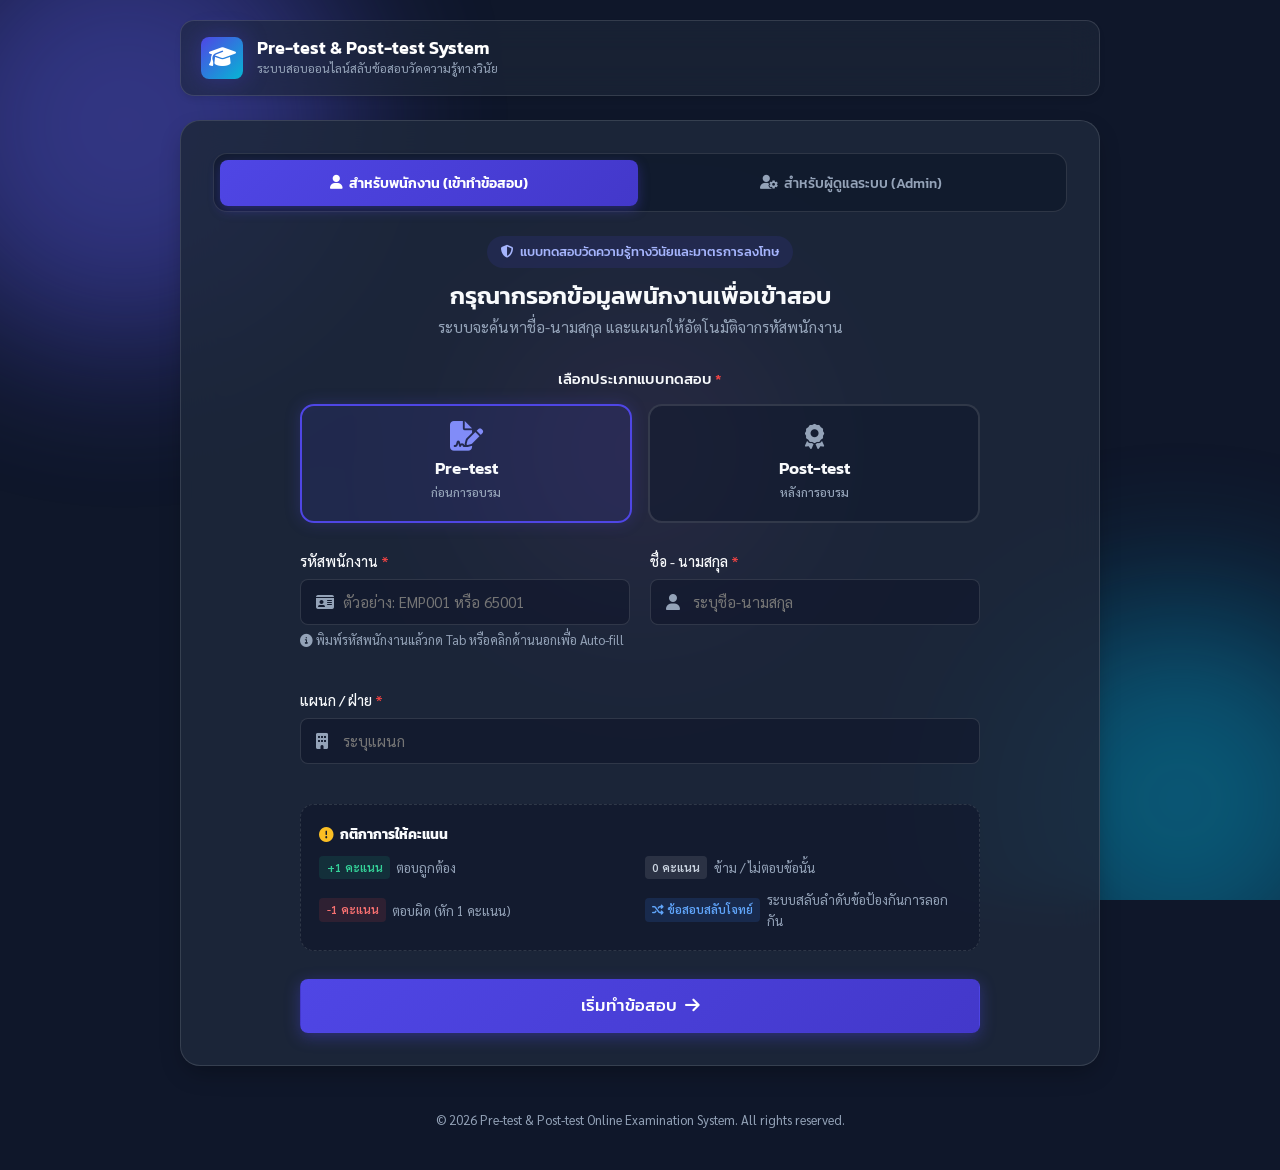
==== index.html @ 850f5865 "Update index.html" ====
<!DOCTYPE html>
<html lang="th">
<head>
  <meta charset="UTF-8">
  <meta name="viewport" content="width=device-width, initial-scale=1.0">
  <title>ระบบข้อสอบ Pre-test & Post-test - วินัยและการลงโทษ</title>
  <!-- Google Fonts -->
  <link rel="preconnect" href="https://fonts.googleapis.com">
  <link rel="preconnect" href="https://fonts.gstatic.com" crossorigin>
  <link href="https://fonts.googleapis.com/css2?family=Kanit:wght@300;400;500;600;700&family=Sarabun:wght@300;400;500;600;700&display=swap" rel="stylesheet">
  <!-- FontAwesome Icons -->
  <link rel="stylesheet" href="https://cdnjs.cloudflare.com/ajax/libs/font-awesome/6.4.0/css/all.min.css">
  <!-- CSS Styles with Cache Buster -->
  <link rel="stylesheet" href="./style.css?v=1.2">
</head>
<body>
  <div class="background-decor">
    <div class="blob blob-1"></div>
    <div class="blob blob-2"></div>
    <div class="blob blob-3"></div>
  </div>

  <div class="app-container">
    <!-- Navbar -->
    <header class="navbar">
      <div class="brand">
        <div class="brand-icon">
          <i class="fa-solid fa-graduation-cap"></i>
        </div>
        <div class="brand-text">
          <h1>Pre-test & Post-test System</h1>
          <p>ระบบสอบออนไลน์สลับข้อสอบวัดความรู้ทางวินัย</p>
        </div>
      </div>
      <div class="header-actions">
        <!-- 📌 ปุ่มตั้งค่า Google Sheet จะถูกซ่อนไว้เป็นพิเศษ และแสดงเฉพาะในหน้าผู้ดูแลระบบ (Admin) เท่านั้น -->
        <button id="btn-config-gs" class="btn btn-outline btn-sm hidden" title="ตั้งค่าการเชื่อมต่อ Google Sheets">
          <i class="fa-solid fa-link"></i> <span id="gs-status-label">Google Sheet Sync</span>
        </button>
      </div>
    </header>

    <!-- Main Content Views -->
    <main class="main-content">
      
      <!-- SCREEN 1: LOGIN MODE SELECTOR (EMPLOYEE vs ADMIN) -->
      <section id="screen-login" class="screen-card">
        
        <!-- Tabs Selector -->
        <div class="mode-switch-tabs">
          <button id="tab-employee-mode" class="mode-tab active">
            <i class="fa-solid fa-user"></i> สำหรับพนักงาน (เข้าทำข้อสอบ)
          </button>
          <button id="tab-admin-mode" class="mode-tab">
            <i class="fa-solid fa-user-gear"></i> สำหรับผู้ดูแลระบบ (Admin)
          </button>
        </div>

        <!-- EMPLOYEE LOGIN FORM -->
        <div id="view-employee-login">
          <div class="card-header text-center">
            <div class="badge-pill bg-primary-soft text-primary">
              <i class="fa-solid fa-shield-halved"></i> แบบทดสอบวัดความรู้ทางวินัยและมาตรการลงโทษ
            </div>
            <h2>กรุณากรอกข้อมูลพนักงานเพื่อเข้าสอบ</h2>
            <p class="subtitle">ระบบจะค้นหาชื่อ-นามสกุล และแผนกให้อัตโนมัติจากรหัสพนักงาน</p>
          </div>

          <form id="form-login" class="login-form">
            <!-- Choice Test Type -->
            <div class="form-group text-center">
              <label class="form-label-bold">เลือกประเภทแบบทดสอบ <span class="required">*</span></label>
              <div class="test-type-selector">
                <label class="radio-card active" id="type-pre-label">
                  <input type="radio" name="testType" value="Pre-test" id="radio-pre-test" checked>
                  <div class="radio-content">
                    <i class="fa-solid fa-file-signature"></i>
                    <span class="radio-title">Pre-test</span>
                    <span class="radio-desc">ก่อนการอบรม</span>
                    <span id="badge-pre-done" class="badge-pill bg-success hidden" style="margin-top:0.4rem; font-size:0.75rem;"><i class="fa-solid fa-check"></i> ทำแล้ว</span>
                  </div>
                </label>
                <label class="radio-card" id="type-post-label">
                  <input type="radio" name="testType" value="Post-test" id="radio-post-test">
                  <div class="radio-content">
                    <i class="fa-solid fa-award"></i>
                    <span class="radio-title">Post-test</span>
                    <span class="radio-desc">หลังการอบรม</span>
                    <span id="badge-post-done" class="badge-pill bg-success hidden" style="margin-top:0.4rem; font-size:0.75rem;"><i class="fa-solid fa-check"></i> ทำแล้ว</span>
                  </div>
                </label>
              </div>
              <small id="pretest-completed-notice" class="help-text text-warning hidden" style="margin-top:0.75rem; font-size:0.85rem;">
                <i class="fa-solid fa-circle-check text-success"></i> คุณได้ทำ Pre-test เรียบร้อยแล้ว ระบบสลับมาที่ <strong>Post-test</strong> ให้โดยอัตโนมัติ
              </small>
            </div>

            <div class="form-grid">
              <!-- Employee ID -->
              <div class="form-group">
                <label for="input-emp-id">รหัสพนักงาน <span class="required">*</span></label>
                <div class="input-with-icon">
                  <i class="fa-solid fa-id-card input-icon"></i>
                  <input type="text" id="input-emp-id" placeholder="ตัวอย่าง: EMP001 หรือ 65001" required autocomplete="off">
                  <span id="lookup-spinner" class="spinner hidden"><i class="fa-solid fa-spinner fa-spin"></i></span>
                </div>
                <small class="help-text"><i class="fa-solid fa-circle-info"></i> พิมพ์รหัสพนักงานแล้วกด Tab หรือคลิกด้านนอกเพื่อ Auto-fill</small>
              </div>

              <!-- Full Name (Autofilled) -->
              <div class="form-group">
                <label for="input-fullname">ชื่อ - นามสกุล <span class="required">*</span></label>
                <div class="input-with-icon">
                  <i class="fa-solid fa-user input-icon"></i>
                  <input type="text" id="input-fullname" placeholder="ระบุชื่อ-นามสกุล" required>
                </div>
                <span id="autofill-badge-name" class="autofill-tag hidden"><i class="fa-solid fa-circle-check"></i> Auto-filled</span>
              </div>

              <!-- Department (Autofilled) -->
              <div class="form-group form-full-width">
                <label for="input-department">แผนก / ฝ่าย <span class="required">*</span></label>
                <div class="input-with-icon">
                  <i class="fa-solid fa-building input-icon"></i>
                  <input type="text" id="input-department" placeholder="ระบุแผนก" required>
                </div>
                <span id="autofill-badge-dept" class="autofill-tag hidden"><i class="fa-solid fa-circle-check"></i> Auto-filled</span>
              </div>
            </div>

            <!-- Rules Summary Banner -->
            <div class="rules-card">
              <h4><i class="fa-solid fa-circle-exclamation text-warning"></i> กติกาการให้คะแนน</h4>
              <ul class="rules-list">
                <li><span class="badge-rule bg-success">+1 คะแนน</span> ตอบถูกต้อง</li>
                <li><span class="badge-rule bg-neutral">0 คะแนน</span> ข้าม / ไม่ตอบข้อนั้น</li>
                <li><span class="badge-rule bg-danger">-1 คะแนน</span> ตอบผิด (หัก 1 คะแนน)</li>
                <li><span class="badge-rule bg-info"><i class="fa-solid fa-shuffle"></i> ข้อสอบสลับโจทย์</span> ระบบสลับลำดับข้อป้องกันการลอกกัน</li>
              </ul>
            </div>

            <button type="submit" class="btn btn-primary btn-block btn-lg" id="btn-start-exam">
              <span>เริ่มทำข้อสอบ</span> <i class="fa-solid fa-arrow-right"></i>
            </button>
          </form>
        </div>

        <!-- ADMIN LOGIN FORM -->
        <div id="view-admin-login" class="hidden">
          <div class="card-header text-center">
            <div class="badge-pill bg-primary-soft text-primary">
              <i class="fa-solid fa-lock"></i> ระบบผู้ดูแลระบบ (Admin Portal)
            </div>
            <h2>เข้าสู่ระบบเพื่อดูผลการสอบและจัดการข้อสอบ</h2>
            <p class="subtitle">กรุณากรอกรหัสผ่านผู้ดูแลระบบเพื่อเข้าสู่ระบบ</p>
          </div>

          <form id="form-admin-login" class="login-form">
            <div class="form-group">
              <label for="input-admin-pass">รหัสผ่านแอดมิน (Admin Password) <span class="required">*</span></label>
              <div class="input-with-icon">
                <i class="fa-solid fa-key input-icon"></i>
                <input type="password" id="input-admin-pass" placeholder="กรอกรหัสผ่านแอดมิน" required>
              </div>
            </div>

            <button type="submit" class="btn btn-primary btn-block btn-lg">
              <i class="fa-solid fa-right-to-bracket"></i> เข้าสู่หน้า Admin Dashboard
            </button>
          </form>
        </div>

      </section>

      <!-- SCREEN 2: EXAM QUIZ INTERFACE -->
      <section id="screen-quiz" class="screen-card hidden">
        <!-- Exam Info Header -->
        <div class="quiz-header-bar">
          <div class="user-meta-chip">
            <i class="fa-solid fa-user-circle"></i>
            <div class="user-meta-info">
              <strong id="quiz-user-name">นาย สมชาย ใจดี</strong>
              <span id="quiz-user-dept">ฝ่ายทรัพยากรมนุษย์ | <span id="quiz-test-type-badge" class="badge-pill bg-primary-soft">Pre-test</span></span>
            </div>
          </div>

          <div class="quiz-progress-wrapper">
            <div class="quiz-progress-text">
              <span>ความคืบหน้า</span>
              <strong id="quiz-progress-num">1 / 20</strong>
            </div>
            <div class="progress-bar-bg">
              <div id="quiz-progress-fill" class="progress-bar-fill" style="width: 5%;"></div>
            </div>
          </div>
        </div>

        <!-- Question Navigation Matrix Toggle -->
        <div class="matrix-toggle-bar">
          <span>ข้อสอบทั้งหมด 20 ข้อ (สลับโจทย์)</span>
          <button id="btn-toggle-matrix" class="btn btn-sm btn-ghost">
            <i class="fa-solid fa-table-cells"></i> แผงเลือกข้อ <i class="fa-solid fa-chevron-down"></i>
          </button>
        </div>

        <!-- Matrix Sheet Dropdown -->
        <div id="question-matrix-panel" class="question-matrix-panel hidden">
          <div class="matrix-grid" id="matrix-buttons-container">
            <!-- Dynamic 1..20 buttons -->
          </div>
        </div>

        <!-- Single Question Container Card -->
        <div class="question-card">
          <div class="question-header">
            <span class="question-number-tag" id="q-number-label">ข้อที่ 1</span>
            <span class="status-answered-tag" id="q-status-tag"><i class="fa-regular fa-circle"></i> ยังไม่ได้ตอบ</span>
          </div>

          <h3 class="question-title" id="q-text-body">
            1. หลักขอบเขตทางวินัย คือ หลักอาณาเขต หลักวันและเวลาทำงาน หลักความจำเป็น
          </h3>

          <!-- Options Container -->
          <div class="options-container" id="q-options-container">
            <!-- True / False options generated dynamically -->
          </div>

          <!-- Unselect Choice Option -->
          <div class="clear-answer-wrapper">
            <button type="button" id="btn-clear-answer" class="btn-clear-choice hidden">
              <i class="fa-solid fa-rotate-left"></i> ยกเลิกคำตอบในข้อนี้ (ไม่ตอบ = 0 คะแนน)
            </button>
          </div>
        </div>

        <!-- Exam Controls Footer -->
        <div class="quiz-footer-controls">
          <button id="btn-prev-q" class="btn btn-outline">
            <i class="fa-solid fa-chevron-left"></i> ข้อก่อนหน้า
          </button>

          <span class="question-summary-badge" id="answered-count-badge">
            ตอบแล้ว 0/20 ข้อ
          </span>

          <button id="btn-next-q" class="btn btn-primary">
            ข้อถัดไป <i class="fa-solid fa-chevron-right"></i>
          </button>

          <button id="btn-submit-exam" class="btn btn-success hidden">
            <i class="fa-solid fa-paper-plane"></i> ส่งข้อสอบ
          </button>
        </div>
      </section>

      <!-- SCREEN 3: RESULT SCORE & DETAILED REVIEW -->
      <section id="screen-result" class="screen-card hidden">
        <div class="result-hero text-center">
          <div id="result-status-icon" class="result-badge-icon pass">
            <i class="fa-solid fa-circle-check"></i>
          </div>
          
          <h2 id="result-title">ผลการสอบ: ผ่านเกณฑ์ (PASS)</h2>
          <p id="result-subtitle">คุณทำคะแนนได้ตามเกณฑ์ประเมินที่กำหนดไว้</p>

          <!-- Big Score Board -->
          <div class="score-card-hero">
            <div class="score-main-number">
              <span id="res-score-value">18</span>
              <span class="score-max">/ 20</span>
            </div>
            <div class="score-percentage-pill" id="res-score-percent">90.0%</div>
          </div>

          <!-- Google Sheet Sync Status Indicator -->
          <div class="sync-status-bar" id="sync-status-box">
            <i class="fa-solid fa-sync fa-spin" id="sync-icon"></i>
            <span id="sync-status-text">กำลังส่งผลสอบไปยัง Google Sheet...</span>
          </div>

          <!-- Metrics Stat Grid -->
          <div class="stats-grid">
            <div class="stat-box success">
              <div class="stat-icon"><i class="fa-solid fa-check"></i></div>
              <div class="stat-info">
                <strong id="stat-correct-count">13 ข้อ</strong>
                <span id="stat-correct-sub">ตอบถูก (+13)</span>
              </div>
            </div>
            <div class="stat-box danger">
              <div class="stat-icon"><i class="fa-solid fa-xmark"></i></div>
              <div class="stat-info">
                <strong id="stat-wrong-count">7 ข้อ</strong>
                <span id="stat-wrong-sub">ตอบผิด (-7)</span>
              </div>
            </div>
            <div class="stat-box neutral">
              <div class="stat-icon"><i class="fa-solid fa-minus"></i></div>
              <div class="stat-info">
                <strong id="stat-unanswered-count">0 ข้อ</strong>
                <span id="stat-unanswered-sub">ไม่ได้ตอบ (0)</span>
              </div>
            </div>
          </div>
        </div>

        <!-- Action Bar -->
        <div class="result-actions">
          <button id="btn-restart-exam" class="btn btn-primary btn-lg">
            <i class="fa-solid fa-rotate"></i> ทำข้อสอบอีกครั้ง / กลับหน้าหลัก
          </button>
          <button id="btn-toggle-review" class="btn btn-outline btn-lg">
            <i class="fa-solid fa-list-check"></i> ดูเฉลยและคำอธิบายอย่างละเอียด
          </button>
        </div>

        <!-- Review Section (Expandable) -->
        <div id="review-section" class="review-section hidden">
          <h3 class="review-title"><i class="fa-solid fa-square-poll-vertical"></i> สรุปผลการตอบและเฉลยรายข้อ</h3>
          <div id="review-cards-list" class="review-cards-list">
            <!-- Generated dynamically -->
          </div>
        </div>
      </section>

      <!-- SCREEN 4: ADMIN DASHBOARD (REAL-TIME RESULTS & METRICS) -->
      <section id="screen-admin" class="screen-card hidden">
        <div class="admin-dashboard-header">
          <h2><i class="fa-solid fa-chart-line text-primary"></i> รายงานผลการสอบผู้เข้าสอบ (Admin Dashboard)</h2>
          <div class="header-actions">
            <button id="btn-admin-open-editor" class="btn btn-outline btn-sm">
              <i class="fa-solid fa-pen-to-square"></i> แก้ไขคำถาม & เฉลย
            </button>
            <button id="btn-admin-logout" class="btn btn-danger-soft btn-sm">
              <i class="fa-solid fa-right-from-bracket"></i> ออกจากระบบ
            </button>
          </div>
        </div>

        <!-- Overview Metrics Grid -->
        <div class="admin-metrics-grid">
          <div class="metric-card total">
            <div class="metric-icon"><i class="fa-solid fa-users"></i></div>
            <div class="metric-content">
              <strong id="adm-total-takers">0 คน</strong>
              <span>ผู้เข้าสอบทั้งหมด</span>
            </div>
          </div>

          <div class="metric-card pass">
            <div class="metric-icon"><i class="fa-solid fa-circle-check"></i></div>
            <div class="metric-content">
              <strong id="adm-pass-count">0 คน (0%)</strong>
              <span>สอบผ่านเกณฑ์</span>
            </div>
          </div>

          <div class="metric-card fail">
            <div class="metric-icon"><i class="fa-solid fa-circle-xmark"></i></div>
            <div class="metric-content">
              <strong id="adm-fail-count">0 คน (0%)</strong>
              <span>สอบไม่ผ่านเกณฑ์</span>
            </div>
          </div>

          <div class="metric-card avg">
            <div class="metric-icon"><i class="fa-solid fa-star"></i></div>
            <div class="metric-content">
              <strong id="adm-avg-score">0 / 20</strong>
              <span>คะแนนเฉลี่ย</span>
            </div>
          </div>
        </div>

        <!-- Admin Toolbar (Search & Filter) -->
        <div class="admin-toolbar">
          <div class="admin-search-box">
            <input type="text" id="adm-search-input" placeholder="🔍 ค้นหารหัสพนักงาน, ชื่อ หรือ แผนก...">
          </div>
          <div class="admin-filters">
            <select id="adm-filter-type">
              <option value="ALL">ประเภททั้งหมด (Pre & Post)</option>
              <option value="Pre-test">เฉพาะ Pre-test</option>
              <option value="Post-test">เฉพาะ Post-test</option>
            </select>
            <select id="adm-filter-status">
              <option value="ALL">สถานะทั้งหมด</option>
              <option value="PASS">เฉพาะ ผ่าน (PASS)</option>
              <option value="FAIL">เฉพาะ ไม่ผ่าน (FAIL)</option>
            </select>
            <button id="btn-admin-export-csv" class="btn btn-outline btn-sm">
              <i class="fa-solid fa-file-csv"></i> ส่งออก CSV
            </button>
          </div>
        </div>

        <!-- Results Table -->
        <div class="results-table-container">
          <table class="results-table">
            <thead>
              <tr>
                <th>วัน-เวลา</th>
                <th>รหัสพนักงาน</th>
                <th>ชื่อ - นามสกุล</th>
                <th>แผนก</th>
                <th>ประเภท</th>
                <th>คะแนนที่ได้</th>
                <th>คิดเป็น %</th>
                <th>ผลการสอบ</th>
              </tr>
            </thead>
            <tbody id="adm-table-body">
              <!-- Dynamically populated rows -->
            </tbody>
          </table>
        </div>
      </section>

    </main>

    <!-- Modal 1: Google Sheet Config (Strictly Hidden by Default) -->
    <div id="modal-gs-config" class="modal-overlay hidden">
      <div class="modal-card">
        <div class="modal-header">
          <h3><i class="fa-solid fa-link"></i> ตั้งค่าการเชื่อมต่อ Google Sheets API</h3>
          <button class="modal-close" id="btn-close-gs-modal">&times;</button>
        </div>
        <div class="modal-body">
          <p>นำ Web App URL ที่ได้จากการ Deploy Google Apps Script ใน Google Sheet ของคุณมาวางที่นี่:</p>
          <div class="form-group">
            <label for="input-gs-url">Google Apps Script Web App URL:</label>
            <input type="url" id="input-gs-url" class="form-control" placeholder="https://script.google.com/macros/s/AKfycb.../exec">
            <small class="help-text">ลิงก์ Google Sheet ปัจจุบันของคุณ: <a href="https://docs.google.com/spreadsheets/d/1tmgXgn_inkEabJ5LzRLMa-zDLOf7hTW3CxGWKPPdu9I/edit" target="_blank" class="text-link">ดูชีทที่นี่ <i class="fa-solid fa-arrow-up-right-from-square"></i></a></small>
          </div>
          <div class="alert alert-info">
            <i class="fa-solid fa-lightbulb"></i> คัดลอกโค้ดจากไฟล์ <code>Code.gs</code> ไปใส่ในเมนู <strong>ส่วนขยาย (Extensions) -> Apps Script</strong> ใน Google Sheet ของคุณ
          </div>
        </div>
        <div class="modal-footer">
          <button id="btn-test-gs" class="btn btn-outline">ทดสอบการเชื่อมต่อ</button>
          <button id="btn-save-gs" class="btn btn-primary">บันทึกการตั้งค่า</button>
        </div>
      </div>
    </div>

    <!-- Modal 2: Admin Question Editor (Strictly Hidden by Default) -->
    <div id="modal-admin-editor" class="modal-overlay hidden">
      <div class="modal-card modal-lg">
        <div class="modal-header">
          <h3><i class="fa-solid fa-pen-to-square"></i> แก้ไขชุดคำถาม & เฉลย (Question Editor)</h3>
          <button class="modal-close" id="btn-close-admin-modal">&times;</button>
        </div>
        <div class="modal-body">
          <p>คุณสามารถแก้ไขคำถาม เปลี่ยนคำตอบ (ถูก/ผิด) และคำอธิบายเฉลยได้ที่นี่ ข้อมูลจะบันทึกอัตโนมัติในเบราว์เซอร์:</p>
          <div id="admin-questions-list" class="admin-questions-editor-list">
            <!-- Render list of 20 questions with edit inputs -->
          </div>
        </div>
        <div class="modal-footer">
          <button id="btn-reset-questions" class="btn btn-danger-soft"><i class="fa-solid fa-rotate-left"></i> คืนค่าเริ่มต้น (20 ข้อเดิม)</button>
          <button id="btn-export-json" class="btn btn-outline"><i class="fa-solid fa-download"></i> ส่งออก JSON</button>
          <button id="btn-save-questions" class="btn btn-primary"><i class="fa-solid fa-floppy-disk"></i> บันทึกคำถาม</button>
        </div>
      </div>
    </div>

    <!-- Footer -->
    <footer class="footer text-center">
      <p>&copy; 2026 Pre-test & Post-test Online Examination System. All rights reserved.</p>
    </footer>
  </div>

  <!-- Scripts with Cache Buster -->
  <script src="./quiz.js?v=1.2"></script>
  <script src="./app.js?v=1.2"></script>
</body>
</html>
---- style.css ----
/* ==========================================================================
   Pre-test & Post-test System - Modern Responsive CSS
   ========================================================================== */

:root {
  /* Color Palette */
  --primary: #4f46e5;
  --primary-hover: #4338ca;
  --primary-light: #eef2ff;
  --primary-soft: rgba(79, 70, 229, 0.12);
  
  --secondary: #06b6d4;
  --success: #10b981;
  --success-soft: rgba(16, 185, 129, 0.12);
  --danger: #ef4444;
  --danger-soft: rgba(239, 68, 68, 0.12);
  --warning: #f59e0b;
  --warning-soft: rgba(245, 158, 11, 0.12);
  --info: #3b82f6;

  /* Neutral Dark Theme Scale */
  --bg-dark: #0f172a;
  --surface-dark: #1e293b;
  --surface-card: rgba(30, 41, 59, 0.85);
  --surface-hover: #334155;
  --border-color: rgba(255, 255, 255, 0.12);
  --border-light: #e2e8f0;

  /* Text Colors */
  --text-main: #f8fafc;
  --text-muted: #94a3b8;
  --text-dark: #1e293b;

  /* Fonts & Radius */
  --font-heading: 'Kanit', sans-serif;
  --font-body: 'Sarabun', sans-serif;
  --radius-sm: 8px;
  --radius-md: 14px;
  --radius-lg: 20px;
  --radius-full: 9999px;

  /* Shadows */
  --shadow-sm: 0 4px 6px -1px rgba(0, 0, 0, 0.1);
  --shadow-md: 0 10px 25px -5px rgba(0, 0, 0, 0.3);
  --shadow-glow: 0 0 25px rgba(79, 70, 229, 0.35);
}

/* Reset & Global Base */
* {
  margin: 0;
  padding: 0;
  box-sizing: border-box;
}

html, body {
  width: 100%;
  max-width: 100%;
  overflow-x: hidden;
}

body {
  font-family: var(--font-body);
  background-color: var(--bg-dark);
  color: var(--text-main);
  line-height: 1.6;
  min-height: 100vh;
  position: relative;
}

/* Global Hidden Rule */
.hidden {
  display: none !important;
}

/* Animated Background Decorative Blobs */
.background-decor {
  position: fixed;
  top: 0;
  left: 0;
  width: 100vw;
  height: 100vh;
  z-index: 0;
  pointer-events: none;
  overflow: hidden;
}

.blob {
  position: absolute;
  border-radius: 50%;
  filter: blur(80px);
  opacity: 0.45;
  animation: floatBlob 18s infinite alternate ease-in-out;
}

.blob-1 {
  width: 450px;
  height: 450px;
  background: radial-gradient(circle, #6366f1, #4f46e5);
  top: -100px;
  left: -100px;
}

.blob-2 {
  width: 400px;
  height: 400px;
  background: radial-gradient(circle, #06b6d4, #0284c7);
  bottom: -100px;
  right: -100px;
  animation-delay: -6s;
}

.blob-3 {
  width: 300px;
  height: 300px;
  background: radial-gradient(circle, #ec4899, #8b5cf6);
  top: 50%;
  left: 50%;
  transform: translate(-50%, -50%);
  animation-delay: -12s;
}

@keyframes floatBlob {
  0% { transform: translate(0, 0) scale(1); }
  50% { transform: translate(60px, 40px) scale(1.1); }
  100% { transform: translate(-40px, 80px) scale(0.9); }
}

/* Layout Container */
.app-container {
  position: relative;
  z-index: 1;
  width: 100%;
  max-width: 960px;
  margin: 0 auto;
  padding: 1.25rem;
  min-height: 100vh;
  display: flex;
  flex-direction: column;
}

/* Header & Navbar */
.navbar {
  display: flex;
  justify-content: space-between;
  align-items: center;
  padding: 1rem 1.25rem;
  background: rgba(30, 41, 59, 0.6);
  backdrop-filter: blur(16px);
  -webkit-backdrop-filter: blur(16px);
  border: 1px solid var(--border-color);
  border-radius: var(--radius-md);
  margin-bottom: 1.5rem;
  box-shadow: var(--shadow-sm);
  flex-wrap: wrap;
  gap: 0.75rem;
}

.brand {
  display: flex;
  align-items: center;
  gap: 0.85rem;
}

.brand-icon {
  width: 42px;
  height: 42px;
  flex-shrink: 0;
  background: linear-gradient(135deg, var(--primary), var(--secondary));
  border-radius: var(--radius-sm);
  display: flex;
  align-items: center;
  justify-content: center;
  font-size: 1.35rem;
  color: #fff;
  box-shadow: var(--shadow-glow);
}

.brand-text h1 {
  font-family: var(--font-heading);
  font-size: 1.15rem;
  font-weight: 600;
  color: #fff;
  line-height: 1.2;
}

.brand-text p {
  font-size: 0.78rem;
  color: var(--text-muted);
}

.header-actions {
  display: flex;
  gap: 0.5rem;
  align-items: center;
}

/* Buttons System */
.btn {
  display: inline-flex;
  align-items: center;
  justify-content: center;
  gap: 0.5rem;
  font-family: var(--font-heading);
  font-weight: 500;
  font-size: 0.95rem;
  padding: 0.75rem 1.25rem;
  border-radius: var(--radius-sm);
  border: 1px solid transparent;
  cursor: pointer;
  transition: all 0.25s ease;
  text-decoration: none;
  user-select: none;
  white-space: nowrap;
}

.btn-primary {
  background: linear-gradient(135deg, var(--primary), var(--primary-hover));
  color: #fff;
  box-shadow: 0 4px 15px rgba(79, 70, 229, 0.4);
}

.btn-primary:hover {
  transform: translateY(-2px);
  box-shadow: 0 6px 20px rgba(79, 70, 229, 0.6);
}

.btn-success {
  background: linear-gradient(135deg, #10b981, #059669);
  color: #fff;
  box-shadow: 0 4px 15px rgba(16, 185, 129, 0.4);
}

.btn-success:hover {
  transform: translateY(-2px);
  box-shadow: 0 6px 20px rgba(16, 185, 129, 0.6);
}

.btn-outline {
  background: rgba(255, 255, 255, 0.05);
  border-color: var(--border-color);
  color: var(--text-main);
}

.btn-outline:hover {
  background: rgba(255, 255, 255, 0.12);
  border-color: rgba(255, 255, 255, 0.3);
}

.btn-ghost {
  background: transparent;
  color: var(--text-muted);
}

.btn-ghost:hover {
  color: var(--text-main);
  background: rgba(255, 255, 255, 0.05);
}

.btn-danger-soft {
  background: var(--danger-soft);
  color: #f87171;
  border-color: rgba(239, 68, 68, 0.3);
}

.btn-danger-soft:hover {
  background: rgba(239, 68, 68, 0.25);
}

.btn-sm {
  padding: 0.35rem 0.75rem;
  font-size: 0.825rem;
}

.btn-lg {
  padding: 0.85rem 1.75rem;
  font-size: 1.05rem;
}

.btn-block {
  width: 100%;
}

.btn-icon {
  width: 36px;
  height: 36px;
  padding: 0;
  border-radius: var(--radius-sm);
  background: rgba(255, 255, 255, 0.05);
  border: 1px solid var(--border-color);
  color: var(--text-main);
}

.btn-icon:hover {
  background: rgba(255, 255, 255, 0.15);
}

/* Mode Switcher Tabs */
.mode-switch-tabs {
  display: flex;
  background: rgba(15, 23, 42, 0.7);
  padding: 0.35rem;
  border-radius: var(--radius-md);
  border: 1px solid var(--border-color);
  margin-bottom: 1.5rem;
  gap: 0.25rem;
}

.mode-tab {
  flex: 1;
  padding: 0.75rem 0.5rem;
  border: none;
  background: transparent;
  color: var(--text-muted);
  font-family: var(--font-heading);
  font-weight: 500;
  font-size: 0.9rem;
  border-radius: var(--radius-sm);
  cursor: pointer;
  display: flex;
  align-items: center;
  justify-content: center;
  gap: 0.4rem;
  transition: all 0.25s ease;
  text-align: center;
}

.mode-tab:hover {
  color: var(--text-main);
}

.mode-tab.active {
  background: linear-gradient(135deg, var(--primary), var(--primary-hover));
  color: #fff;
  box-shadow: 0 4px 12px rgba(79, 70, 229, 0.35);
  font-weight: 600;
}

/* Card Containers & Screens */
.main-content {
  flex: 1;
  width: 100%;
}

.screen-card {
  background: var(--surface-card);
  backdrop-filter: blur(20px);
  -webkit-backdrop-filter: blur(20px);
  border: 1px solid var(--border-color);
  border-radius: var(--radius-lg);
  padding: 2rem;
  box-shadow: var(--shadow-md);
  margin-bottom: 1.5rem;
  animation: fadeIn 0.4s ease-out;
  width: 100%;
  word-wrap: break-word;
  overflow-wrap: break-word;
}

@keyframes fadeIn {
  from { opacity: 0; transform: translateY(15px); }
  to { opacity: 1; transform: translateY(0); }
}

/* Typography & Helpers */
.text-center { text-align: center; }
.text-primary { color: #818cf8; }
.text-warning { color: #fbbf24; }
.text-link { color: #38bdf8; text-decoration: underline; }
.required { color: var(--danger); }

.card-header h2 {
  font-family: var(--font-heading);
  font-size: 1.5rem;
  font-weight: 600;
  margin: 0.75rem 0 0.25rem 0;
  line-height: 1.3;
}

.subtitle {
  color: var(--text-muted);
  font-size: 0.95rem;
  margin-bottom: 1.75rem;
}

.badge-pill {
  display: inline-flex;
  align-items: center;
  gap: 0.4rem;
  padding: 0.35rem 0.85rem;
  border-radius: var(--radius-full);
  font-size: 0.8rem;
  font-weight: 500;
  font-family: var(--font-heading);
  max-width: 100%;
  word-break: break-word;
}

.bg-primary-soft {
  background: var(--primary-soft);
  color: #a5b4fc;
}

/* Form Controls */
.login-form {
  max-width: 680px;
  margin: 0 auto;
  width: 100%;
}

.form-group {
  margin-bottom: 1.25rem;
  display: flex;
  flex-direction: column;
  position: relative;
  width: 100%;
}

.form-label-bold {
  font-family: var(--font-heading);
  font-size: 0.95rem;
  margin-bottom: 0.75rem;
}

.form-grid {
  display: grid;
  grid-template-columns: 1fr 1fr;
  gap: 1.25rem;
  width: 100%;
}

.form-full-width {
  grid-column: 1 / -1;
}

label {
  font-size: 0.9rem;
  color: var(--text-main);
  margin-bottom: 0.4rem;
  font-weight: 500;
}

.input-with-icon {
  position: relative;
  display: flex;
  align-items: center;
  width: 100%;
}

.input-icon {
  position: absolute;
  left: 1rem;
  color: var(--text-muted);
  font-size: 1rem;
  pointer-events: none;
}

input[type="text"],
input[type="password"],
input[type="url"],
select {
  width: 100%;
  padding: 0.75rem 1rem 0.75rem 2.6rem;
  background: rgba(15, 23, 42, 0.6);
  border: 1.5px solid var(--border-color);
  border-radius: var(--radius-sm);
  color: #fff;
  font-family: var(--font-body);
  font-size: 0.95rem;
  transition: all 0.2s ease;
}

input[type="text"]:focus,
input[type="password"]:focus,
input[type="url"]:focus,
select:focus {
  outline: none;
  border-color: var(--primary);
  box-shadow: 0 0 0 3px rgba(79, 70, 229, 0.25);
  background: rgba(15, 23, 42, 0.9);
}

.autofill-tag {
  align-self: flex-start;
  margin-top: 0.35rem;
  font-size: 0.78rem;
  color: var(--success);
  font-weight: 500;
  display: flex;
  align-items: center;
  gap: 0.3rem;
}

.spinner {
  position: absolute;
  right: 1rem;
  color: var(--primary);
}

.help-text {
  color: var(--text-muted);
  font-size: 0.8rem;
  margin-top: 0.35rem;
  line-height: 1.4;
}

/* Radio Card Test Type Selector */
.test-type-selector {
  display: flex;
  gap: 1rem;
  justify-content: center;
  width: 100%;
}

.radio-card {
  flex: 1;
  cursor: pointer;
  position: relative;
}

.radio-card input[type="radio"] {
  position: absolute;
  opacity: 0;
  pointer-events: none;
}

.radio-content {
  display: flex;
  flex-direction: column;
  align-items: center;
  justify-content: center;
  padding: 1.15rem 0.75rem;
  background: rgba(15, 23, 42, 0.5);
  border: 2px solid var(--border-color);
  border-radius: var(--radius-md);
  transition: all 0.25s ease;
  width: 100%;
}

.radio-content i {
  font-size: 1.6rem;
  color: var(--text-muted);
  margin-bottom: 0.4rem;
  transition: all 0.25s ease;
}

.radio-title {
  font-family: var(--font-heading);
  font-weight: 600;
  font-size: 1.05rem;
}

.radio-desc {
  font-size: 0.78rem;
  color: var(--text-muted);
}

.radio-card input[type="radio"]:checked + .radio-content {
  border-color: var(--primary);
  background: var(--primary-soft);
  box-shadow: 0 0 15px rgba(79, 70, 229, 0.25);
}

.radio-card input[type="radio"]:checked + .radio-content i {
  color: #818cf8;
  transform: scale(1.15);
}

/* Rules Card */
.rules-card {
  background: rgba(15, 23, 42, 0.6);
  border: 1px dashed var(--border-color);
  border-radius: var(--radius-md);
  padding: 1.15rem;
  margin: 1.25rem 0 1.75rem 0;
  width: 100%;
}

.rules-card h4 {
  font-family: var(--font-heading);
  font-size: 0.9rem;
  margin-bottom: 0.6rem;
  display: flex;
  align-items: center;
  gap: 0.4rem;
}

.rules-list {
  list-style: none;
  display: grid;
  grid-template-columns: 1fr 1fr;
  gap: 0.6rem;
}

.rules-list li {
  font-size: 0.825rem;
  display: flex;
  align-items: center;
  gap: 0.4rem;
  color: var(--text-muted);
}

.badge-rule {
  padding: 0.15rem 0.45rem;
  border-radius: 4px;
  font-size: 0.725rem;
  font-weight: 600;
  white-space: nowrap;
}

.bg-success { background: var(--success-soft); color: #34d399; }
.bg-danger { background: var(--danger-soft); color: #f87171; }
.bg-neutral { background: rgba(255, 255, 255, 0.1); color: #cbd5e1; }
.bg-info { background: rgba(59, 130, 246, 0.15); color: #60a5fa; }

/* QUIZ EXAM SCREEN */
.quiz-header-bar {
  display: flex;
  justify-content: space-between;
  align-items: center;
  padding-bottom: 1.25rem;
  border-bottom: 1px solid var(--border-color);
  margin-bottom: 1.15rem;
  flex-wrap: wrap;
  gap: 0.75rem;
}

.user-meta-chip {
  display: flex;
  align-items: center;
  gap: 0.75rem;
}

.user-meta-chip i {
  font-size: 2rem;
  color: var(--primary);
  flex-shrink: 0;
}

.user-meta-info strong {
  display: block;
  font-family: var(--font-heading);
  font-size: 1rem;
}

.user-meta-info span {
  font-size: 0.8rem;
  color: var(--text-muted);
}

.quiz-progress-wrapper {
  min-width: 180px;
  flex: 1;
  max-width: 250px;
}

.quiz-progress-text {
  display: flex;
  justify-content: space-between;
  font-size: 0.8rem;
  margin-bottom: 0.35rem;
  color: var(--text-muted);
}

.progress-bar-bg {
  height: 8px;
  background: rgba(255, 255, 255, 0.1);
  border-radius: var(--radius-full);
  overflow: hidden;
}

.progress-bar-fill {
  height: 100%;
  background: linear-gradient(90deg, var(--primary), var(--secondary));
  border-radius: var(--radius-full);
  transition: width 0.3s ease;
}

/* Matrix Toggle & Dropdown */
.matrix-toggle-bar {
  display: flex;
  justify-content: space-between;
  align-items: center;
  font-size: 0.825rem;
  color: var(--text-muted);
  margin-bottom: 1rem;
}

.question-matrix-panel {
  background: rgba(15, 23, 42, 0.8);
  border: 1px solid var(--border-color);
  border-radius: var(--radius-md);
  padding: 0.85rem;
  margin-bottom: 1.25rem;
}

.matrix-grid {
  display: grid;
  grid-template-columns: repeat(10, 1fr);
  gap: 0.4rem;
}

.btn-matrix {
  height: 36px;
  border-radius: var(--radius-sm);
  background: rgba(255, 255, 255, 0.05);
  border: 1px solid var(--border-color);
  color: var(--text-muted);
  font-family: var(--font-heading);
  font-weight: 500;
  cursor: pointer;
  transition: all 0.2s ease;
}

.btn-matrix:hover {
  border-color: var(--primary);
  color: #fff;
}

.btn-matrix.current {
  border-color: var(--primary);
  box-shadow: 0 0 10px rgba(79, 70, 229, 0.5);
  color: #fff;
  font-weight: 700;
}

.btn-matrix.answered {
  background: var(--primary-soft);
  color: #a5b4fc;
  border-color: rgba(79, 70, 229, 0.4);
}

/* Question Card */
.question-card {
  background: rgba(15, 23, 42, 0.6);
  border: 1px solid var(--border-color);
  border-radius: var(--radius-md);
  padding: 1.5rem;
  margin-bottom: 1.25rem;
  width: 100%;
}

.question-header {
  display: flex;
  justify-content: space-between;
  align-items: center;
  margin-bottom: 0.85rem;
}

.question-number-tag {
  font-family: var(--font-heading);
  font-size: 0.85rem;
  font-weight: 600;
  padding: 0.2rem 0.65rem;
  border-radius: var(--radius-full);
  background: rgba(255, 255, 255, 0.1);
  color: #cbd5e1;
}

.status-answered-tag {
  font-size: 0.78rem;
  color: var(--text-muted);
}

.status-answered-tag.is-done {
  color: #34d399;
}

.question-title {
  font-family: var(--font-heading);
  font-size: 1.15rem;
  line-height: 1.55;
  font-weight: 500;
  color: #fff;
  margin-bottom: 1.5rem;
  word-break: break-word;
}

/* Options Container (True/False buttons) */
.options-container {
  display: grid;
  grid-template-columns: 1fr 1fr;
  gap: 1rem;
  width: 100%;
}

.option-btn {
  display: flex;
  align-items: center;
  justify-content: flex-start;
  gap: 0.85rem;
  padding: 1rem 1.25rem;
  background: rgba(30, 41, 59, 0.5);
  border: 2px solid var(--border-color);
  border-radius: var(--radius-md);
  color: var(--text-main);
  font-family: var(--font-heading);
  font-size: 1.1rem;
  font-weight: 500;
  cursor: pointer;
  transition: all 0.2s ease;
  position: relative;
  user-select: none;
  width: 100%;
}

.option-btn:hover {
  background: rgba(51, 65, 85, 0.6);
  border-color: rgba(255, 255, 255, 0.3);
  transform: translateY(-2px);
}

.option-badge {
  width: 32px;
  height: 32px;
  flex-shrink: 0;
  border-radius: 50%;
  background: rgba(255, 255, 255, 0.1);
  display: flex;
  align-items: center;
  justify-content: center;
  font-size: 0.95rem;
  transition: all 0.2s ease;
}

.option-btn.selected {
  border-color: var(--primary);
  background: var(--primary-soft);
  box-shadow: 0 0 15px rgba(79, 70, 229, 0.3);
}

.option-btn.selected .option-badge {
  background: var(--primary);
  color: #fff;
}

.clear-answer-wrapper {
  margin-top: 1rem;
  text-align: right;
}

.btn-clear-choice {
  background: transparent;
  border: none;
  color: var(--text-muted);
  font-size: 0.78rem;
  cursor: pointer;
}

.btn-clear-choice:hover {
  color: var(--danger);
}

/* Quiz Controls Footer */
.quiz-footer-controls {
  display: flex;
  justify-content: space-between;
  align-items: center;
  gap: 0.5rem;
  flex-wrap: wrap;
}

.question-summary-badge {
  font-size: 0.8rem;
  color: var(--text-muted);
  font-family: var(--font-heading);
}

/* RESULT SCREEN */
.result-hero {
  padding: 0.5rem 0;
}

.result-badge-icon {
  width: 80px;
  height: 80px;
  border-radius: 50%;
  margin: 0 auto 1.25rem auto;
  display: flex;
  align-items: center;
  justify-content: center;
  font-size: 3rem;
}

.result-badge-icon.pass {
  background: var(--success-soft);
  color: #34d399;
  box-shadow: 0 0 30px rgba(16, 185, 129, 0.4);
}

.result-badge-icon.fail {
  background: var(--danger-soft);
  color: #f87171;
  box-shadow: 0 0 30px rgba(239, 68, 68, 0.4);
}

.score-card-hero {
  margin: 1.25rem auto;
  display: inline-flex;
  flex-direction: column;
  align-items: center;
  justify-content: center;
  padding: 1.25rem 2.5rem;
  background: rgba(15, 23, 42, 0.7);
  border: 1px solid var(--border-color);
  border-radius: var(--radius-lg);
}

.score-main-number {
  font-family: var(--font-heading);
  font-size: 3.25rem;
  font-weight: 700;
  line-height: 1;
  color: #fff;
}

.score-max {
  font-size: 1.5rem;
  color: var(--text-muted);
  font-weight: 400;
}

.score-percentage-pill {
  margin-top: 0.4rem;
  padding: 0.2rem 0.85rem;
  background: var(--primary-soft);
  color: #a5b4fc;
  border-radius: var(--radius-full);
  font-family: var(--font-heading);
  font-weight: 600;
  font-size: 1rem;
}

.sync-status-bar {
  margin: 0.85rem auto 1.5rem auto;
  max-width: 400px;
  padding: 0.5rem 1rem;
  border-radius: var(--radius-full);
  background: rgba(15, 23, 42, 0.6);
  border: 1px solid var(--border-color);
  font-size: 0.8rem;
  color: var(--text-muted);
  display: flex;
  align-items: center;
  justify-content: center;
  gap: 0.5rem;
  word-break: break-word;
}

.sync-status-bar.success {
  border-color: rgba(16, 185, 129, 0.4);
  color: #34d399;
}

.stats-grid {
  display: grid;
  grid-template-columns: repeat(3, 1fr);
  gap: 0.85rem;
  margin-top: 1.25rem;
  width: 100%;
}

.stat-box {
  display: flex;
  align-items: center;
  gap: 0.75rem;
  padding: 1rem;
  background: rgba(15, 23, 42, 0.6);
  border: 1px solid var(--border-color);
  border-radius: var(--radius-md);
  width: 100%;
}

.stat-icon {
  width: 38px;
  height: 38px;
  flex-shrink: 0;
  border-radius: var(--radius-sm);
  display: flex;
  align-items: center;
  justify-content: center;
  font-size: 1.1rem;
}

.stat-box.success .stat-icon { background: var(--success-soft); color: #34d399; }
.stat-box.danger .stat-icon { background: var(--danger-soft); color: #f87171; }
.stat-box.neutral .stat-icon { background: rgba(255, 255, 255, 0.1); color: #cbd5e1; }

.stat-info strong {
  display: block;
  font-family: var(--font-heading);
  font-size: 1.1rem;
}

.stat-info span {
  font-size: 0.75rem;
  color: var(--text-muted);
}

.result-actions {
  display: flex;
  gap: 0.85rem;
  justify-content: center;
  margin-top: 1.75rem;
  flex-wrap: wrap;
}

/* ADMIN DASHBOARD SCREEN */
.admin-dashboard-header {
  display: flex;
  justify-content: space-between;
  align-items: center;
  margin-bottom: 1.5rem;
  padding-bottom: 0.85rem;
  border-bottom: 1px solid var(--border-color);
  flex-wrap: wrap;
  gap: 0.75rem;
}

.admin-dashboard-header h2 {
  font-family: var(--font-heading);
  font-size: 1.4rem;
  display: flex;
  align-items: center;
  gap: 0.6rem;
}

.admin-metrics-grid {
  display: grid;
  grid-template-columns: repeat(4, 1fr);
  gap: 1rem;
  margin-bottom: 1.5rem;
  width: 100%;
}

.metric-card {
  background: rgba(15, 23, 42, 0.6);
  border: 1px solid var(--border-color);
  border-radius: var(--radius-md);
  padding: 1rem;
  display: flex;
  align-items: center;
  gap: 0.85rem;
}

.metric-icon {
  width: 44px;
  height: 44px;
  flex-shrink: 0;
  border-radius: var(--radius-sm);
  display: flex;
  align-items: center;
  justify-content: center;
  font-size: 1.35rem;
}

.metric-card.total .metric-icon { background: var(--primary-soft); color: #818cf8; }
.metric-card.pass .metric-icon { background: var(--success-soft); color: #34d399; }
.metric-card.fail .metric-icon { background: var(--danger-soft); color: #f87171; }
.metric-card.avg .metric-icon { background: var(--warning-soft); color: #fbbf24; }

.metric-content strong {
  display: block;
  font-family: var(--font-heading);
  font-size: 1.35rem;
  line-height: 1.2;
}

.metric-content span {
  font-size: 0.78rem;
  color: var(--text-muted);
}

.admin-toolbar {
  display: flex;
  justify-content: space-between;
  align-items: center;
  gap: 0.85rem;
  margin-bottom: 1.25rem;
  background: rgba(15, 23, 42, 0.5);
  padding: 0.85rem;
  border-radius: var(--radius-md);
  border: 1px solid var(--border-color);
  flex-wrap: wrap;
}

.admin-search-box {
  flex: 1;
  min-width: 200px;
}

.admin-filters {
  display: flex;
  gap: 0.5rem;
  flex-wrap: wrap;
}

/* Results Data Table */
.results-table-container {
  overflow-x: auto;
  -webkit-overflow-scrolling: touch;
  border-radius: var(--radius-md);
  border: 1px solid var(--border-color);
  background: rgba(15, 23, 42, 0.6);
  width: 100%;
}

.results-table {
  width: 100%;
  border-collapse: collapse;
  text-align: left;
  font-size: 0.85rem;
  min-width: 650px;
}

.results-table th {
  background: rgba(30, 41, 59, 0.9);
  padding: 0.75rem 0.85rem;
  font-family: var(--font-heading);
  font-weight: 600;
  color: #cbd5e1;
  border-bottom: 1px solid var(--border-color);
  white-space: nowrap;
}

.results-table td {
  padding: 0.75rem 0.85rem;
  border-bottom: 1px solid var(--border-color);
  color: var(--text-main);
  white-space: nowrap;
}

.results-table tbody tr:hover {
  background: rgba(51, 65, 85, 0.4);
}

.badge-status-pass {
  padding: 0.15rem 0.5rem;
  border-radius: var(--radius-full);
  font-size: 0.75rem;
  font-weight: 600;
  background: var(--success-soft);
  color: #34d399;
}

.badge-status-fail {
  padding: 0.15rem 0.5rem;
  border-radius: var(--radius-full);
  font-size: 0.75rem;
  font-weight: 600;
  background: var(--danger-soft);
  color: #f87171;
}

/* Review Section */
.review-section {
  margin-top: 2rem;
  padding-top: 1.5rem;
  border-top: 1px solid var(--border-color);
}

.review-title {
  font-family: var(--font-heading);
  font-size: 1.15rem;
  margin-bottom: 1rem;
}

.review-cards-list {
  display: flex;
  flex-direction: column;
  gap: 0.85rem;
}

.review-item-card {
  background: rgba(15, 23, 42, 0.6);
  border: 1.5px solid var(--border-color);
  border-radius: var(--radius-md);
  padding: 1rem 1.15rem;
}

.review-item-card.correct { border-left: 4px solid #10b981; }
.review-item-card.wrong { border-left: 4px solid #ef4444; }
.review-item-card.skipped { border-left: 4px solid #94a3b8; }

.review-item-header {
  display: flex;
  justify-content: space-between;
  align-items: center;
  margin-bottom: 0.4rem;
}

.review-q-num {
  font-family: var(--font-heading);
  font-weight: 600;
  font-size: 0.85rem;
}

.review-score-badge {
  font-size: 0.75rem;
  padding: 0.1rem 0.5rem;
  border-radius: 4px;
  font-weight: 600;
}

.review-q-text {
  font-size: 0.95rem;
  margin-bottom: 0.6rem;
  word-break: break-word;
}

.review-answers-compare {
  display: grid;
  grid-template-columns: 1fr 1fr;
  gap: 0.75rem;
  font-size: 0.825rem;
  background: rgba(0, 0, 0, 0.2);
  padding: 0.6rem 0.85rem;
  border-radius: var(--radius-sm);
  margin-bottom: 0.4rem;
}

.review-explanation {
  font-size: 0.8rem;
  color: var(--text-muted);
  margin-top: 0.4rem;
  line-height: 1.4;
}

/* Modals System */
.modal-overlay {
  position: fixed;
  top: 0;
  left: 0;
  width: 100vw;
  height: 100vh;
  background: rgba(15, 23, 42, 0.85);
  backdrop-filter: blur(8px);
  z-index: 100;
  display: flex;
  align-items: center;
  justify-content: center;
  padding: 1rem;
  animation: fadeIn 0.25s ease;
}

.modal-card {
  background: var(--surface-dark);
  border: 1px solid var(--border-color);
  border-radius: var(--radius-lg);
  width: 100%;
  max-width: 520px;
  max-height: 90vh;
  display: flex;
  flex-direction: column;
  box-shadow: var(--shadow-md);
}

.modal-card.modal-lg {
  max-width: 800px;
}

.modal-header {
  display: flex;
  justify-content: space-between;
  align-items: center;
  padding: 1rem 1.25rem;
  border-bottom: 1px solid var(--border-color);
}

.modal-header h3 {
  font-family: var(--font-heading);
  font-size: 1.05rem;
}

.modal-close {
  background: transparent;
  border: none;
  color: var(--text-muted);
  font-size: 1.4rem;
  cursor: pointer;
}

.modal-close:hover { color: #fff; }

.modal-body {
  padding: 1.25rem;
  overflow-y: auto;
  flex: 1;
}

.modal-footer {
  padding: 0.85rem 1.25rem;
  border-top: 1px solid var(--border-color);
  display: flex;
  justify-content: flex-end;
  gap: 0.6rem;
  flex-wrap: wrap;
}

.alert {
  padding: 0.75rem 0.85rem;
  border-radius: var(--radius-sm);
  font-size: 0.8rem;
  margin-top: 0.85rem;
}

.alert-info {
  background: rgba(59, 130, 246, 0.15);
  border: 1px solid rgba(59, 130, 246, 0.3);
  color: #93c5fd;
}

/* Admin Questions List in Modal */
.admin-questions-editor-list {
  display: flex;
  flex-direction: column;
  gap: 1rem;
}

.admin-q-item {
  background: rgba(15, 23, 42, 0.5);
  border: 1px solid var(--border-color);
  border-radius: var(--radius-sm);
  padding: 0.85rem;
}

.admin-q-item-header {
  display: flex;
  justify-content: space-between;
  align-items: center;
  margin-bottom: 0.4rem;
  font-family: var(--font-heading);
  font-weight: 600;
  font-size: 0.9rem;
}

/* Footer */
.footer {
  padding: 1.25rem 0;
  color: var(--text-muted);
  font-size: 0.8rem;
}

/* ==========================================================================
   MOBILE & RESPONSIVE BREAKPOINTS (Zero Overflow GUARANTEE)
   ========================================================================== */

@media (max-width: 768px) {
  .app-container {
    padding: 0.75rem;
  }

  .screen-card {
    padding: 1.25rem;
    border-radius: var(--radius-md);
  }

  .navbar {
    padding: 0.85rem 1rem;
    margin-bottom: 1rem;
  }

  .brand-text h1 {
    font-size: 1.05rem;
  }

  .card-header h2 {
    font-size: 1.25rem;
  }

  .form-grid {
    grid-template-columns: 1fr;
    gap: 0.85rem;
  }

  .rules-list {
    grid-template-columns: 1fr;
    gap: 0.5rem;
  }

  .test-type-selector {
    gap: 0.6rem;
  }

  .options-container {
    grid-template-columns: 1fr;
    gap: 0.75rem;
  }

  .stats-grid {
    grid-template-columns: 1fr;
    gap: 0.65rem;
  }

  .admin-metrics-grid {
    grid-template-columns: 1fr 1fr;
    gap: 0.75rem;
  }

  .matrix-grid {
    grid-template-columns: repeat(5, 1fr);
  }

  .result-actions {
    flex-direction: column;
    width: 100%;
  }

  .result-actions .btn {
    width: 100%;
  }

  .review-answers-compare {
    grid-template-columns: 1fr;
  }

  .quiz-footer-controls {
    flex-direction: column;
    gap: 0.75rem;
  }

  .quiz-footer-controls .btn {
    width: 100%;
  }

  .mode-switch-tabs {
    flex-direction: column;
  }
}

@media (max-width: 480px) {
  .screen-card {
    padding: 1rem;
  }

  .admin-metrics-grid {
    grid-template-columns: 1fr;
  }

  .score-main-number {
    font-size: 2.75rem;
  }

  .score-card-hero {
    padding: 1rem 1.75rem;
  }

  .option-btn {
    padding: 0.85rem 1rem;
    font-size: 1rem;
  }
}
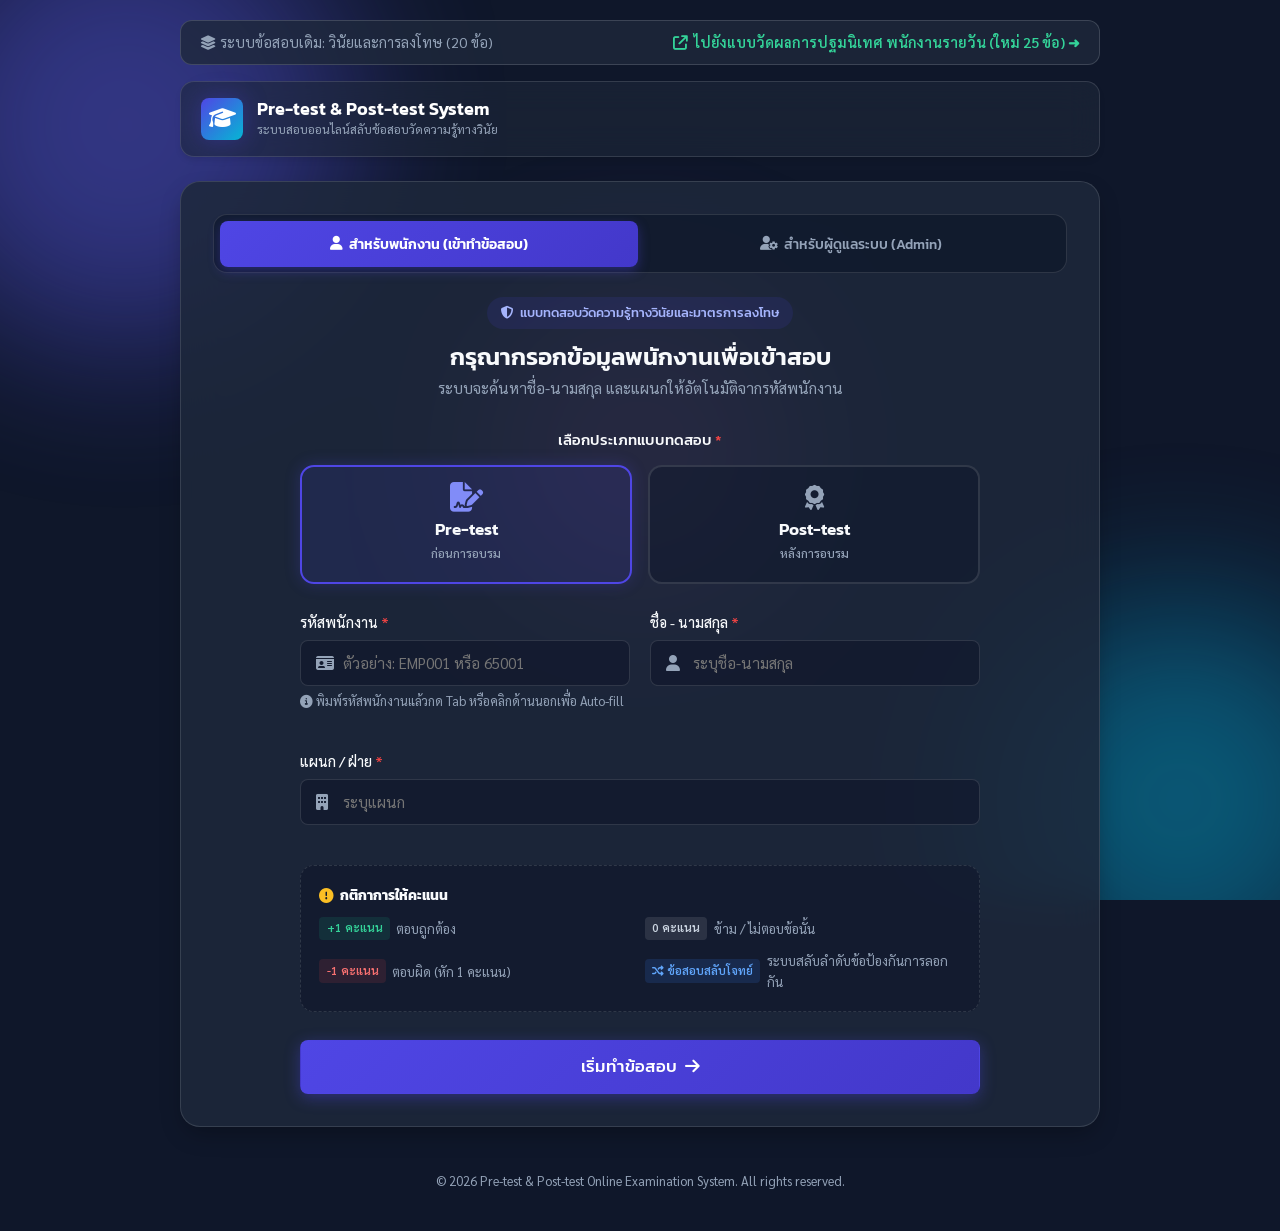
==== commit 306d7421: "Update index.html" ====
--- a/index.html
+++ b/index.html
@@ -11,7 +11,7 @@
   <!-- FontAwesome Icons -->
   <link rel="stylesheet" href="https://cdnjs.cloudflare.com/ajax/libs/font-awesome/6.4.0/css/all.min.css">
   <!-- CSS Styles with Cache Buster -->
-  <link rel="stylesheet" href="./style.css?v=1.2">
+  <link rel="stylesheet" href="./style.css?v=1.4">
 </head>
 <body>
   <div class="background-decor">
@@ -21,6 +21,18 @@
   </div>
 
   <div class="app-container">
+    <!-- System Switcher Banner -->
+    <div style="display: flex; justify-content: space-between; align-items: center; background: rgba(30, 41, 59, 0.8); border: 1px solid rgba(255, 255, 255, 0.15); padding: 0.6rem 1.2rem; border-radius: 12px; margin-bottom: 1rem; font-size: 0.9rem; flex-wrap: wrap; gap: 0.5rem;">
+      <div>
+        <span style="color: #94a3b8;"><i class="fa-solid fa-layer-group"></i> ระบบข้อสอบเดิม: วินัยและการลงโทษ (20 ข้อ)</span>
+      </div>
+      <div>
+        <a href="./orientation/" style="color: #34d399; text-decoration: none; font-weight: 600; display: inline-flex; align-items: center; gap: 0.4rem;">
+          <i class="fa-solid fa-arrow-up-right-from-square"></i> ไปยังแบบวัดผลการปฐมนิเทศ พนักงานรายวัน (ใหม่ 25 ข้อ) ➜
+        </a>
+      </div>
+    </div>
+
     <!-- Navbar -->
     <header class="navbar">
       <div class="brand">
@@ -338,43 +350,50 @@
           </div>
         </div>
 
-        <!-- Overview Metrics Grid -->
-        <div class="admin-metrics-grid">
-          <div class="metric-card total">
-            <div class="metric-icon"><i class="fa-solid fa-users"></i></div>
-            <div class="metric-content">
-              <strong id="adm-total-takers">0 คน</strong>
-              <span>ผู้เข้าสอบทั้งหมด</span>
-            </div>
-          </div>
-
-          <div class="metric-card pass">
-            <div class="metric-icon"><i class="fa-solid fa-circle-check"></i></div>
-            <div class="metric-content">
-              <strong id="adm-pass-count">0 คน (0%)</strong>
-              <span>สอบผ่านเกณฑ์</span>
-            </div>
-          </div>
-
-          <div class="metric-card fail">
-            <div class="metric-icon"><i class="fa-solid fa-circle-xmark"></i></div>
-            <div class="metric-content">
-              <strong id="adm-fail-count">0 คน (0%)</strong>
-              <span>สอบไม่ผ่านเกณฑ์</span>
-            </div>
-          </div>
-
-          <div class="metric-card avg">
-            <div class="metric-icon"><i class="fa-solid fa-star"></i></div>
-            <div class="metric-content">
-              <strong id="adm-avg-score">0 / 20</strong>
-              <span>คะแนนเฉลี่ย</span>
+        <!-- Dynamic Overview Metrics Grid (Updates automatically based on filters selected) -->
+        <div class="metrics-block">
+          <div class="metrics-block-header">
+            <span id="adm-metrics-title" class="badge-pill bg-primary-soft text-primary">
+              <i class="fa-solid fa-chart-pie"></i> สรุปผลการสอบ (คำนวณอัตโนมัติจากตัวกรองที่เลือก)
+            </span>
+          </div>
+          <div class="admin-metrics-grid">
+            <div class="metric-card total">
+              <div class="metric-icon"><i class="fa-solid fa-users"></i></div>
+              <div class="metric-content">
+                <strong id="adm-total-takers">0 คน</strong>
+                <span>ผู้เข้าสอบในกลุ่มนี้</span>
+              </div>
+            </div>
+
+            <div class="metric-card pass">
+              <div class="metric-icon"><i class="fa-solid fa-circle-check"></i></div>
+              <div class="metric-content">
+                <strong id="adm-pass-count">0 คน (0%)</strong>
+                <span>สอบผ่านเกณฑ์</span>
+              </div>
+            </div>
+
+            <div class="metric-card fail">
+              <div class="metric-icon"><i class="fa-solid fa-circle-xmark"></i></div>
+              <div class="metric-content">
+                <strong id="adm-fail-count">0 คน (0%)</strong>
+                <span>สอบไม่ผ่านเกณฑ์</span>
+              </div>
+            </div>
+
+            <div class="metric-card avg">
+              <div class="metric-icon"><i class="fa-solid fa-star"></i></div>
+              <div class="metric-content">
+                <strong id="adm-avg-score">0 / 20</strong>
+                <span>คะแนนเฉลี่ย</span>
+              </div>
             </div>
           </div>
         </div>
 
         <!-- Admin Toolbar (Search & Filter) -->
-        <div class="admin-toolbar">
+        <div class="admin-toolbar" style="margin-top: 1.5rem;">
           <div class="admin-search-box">
             <input type="text" id="adm-search-input" placeholder="🔍 ค้นหารหัสพนักงาน, ชื่อ หรือ แผนก...">
           </div>
@@ -383,6 +402,7 @@
               <option value="ALL">ประเภททั้งหมด (Pre & Post)</option>
               <option value="Pre-test">เฉพาะ Pre-test</option>
               <option value="Post-test">เฉพาะ Post-test</option>
+              <option value="PENDING_POST">⚠️ ค้างทำ Post-test (ทำ Pre แล้ว)</option>
             </select>
             <select id="adm-filter-status">
               <option value="ALL">สถานะทั้งหมด</option>
@@ -407,6 +427,7 @@
                 <th>ประเภท</th>
                 <th>คะแนนที่ได้</th>
                 <th>คิดเป็น %</th>
+                <th>รอบที่ทำสอบ</th>
                 <th>ผลการสอบ</th>
               </tr>
             </thead>
@@ -472,7 +493,7 @@
   </div>
 
   <!-- Scripts with Cache Buster -->
-  <script src="./quiz.js?v=1.2"></script>
-  <script src="./app.js?v=1.2"></script>
+  <script src="./quiz.js?v=1.4"></script>
+  <script src="./app.js?v=1.4"></script>
 </body>
 </html>
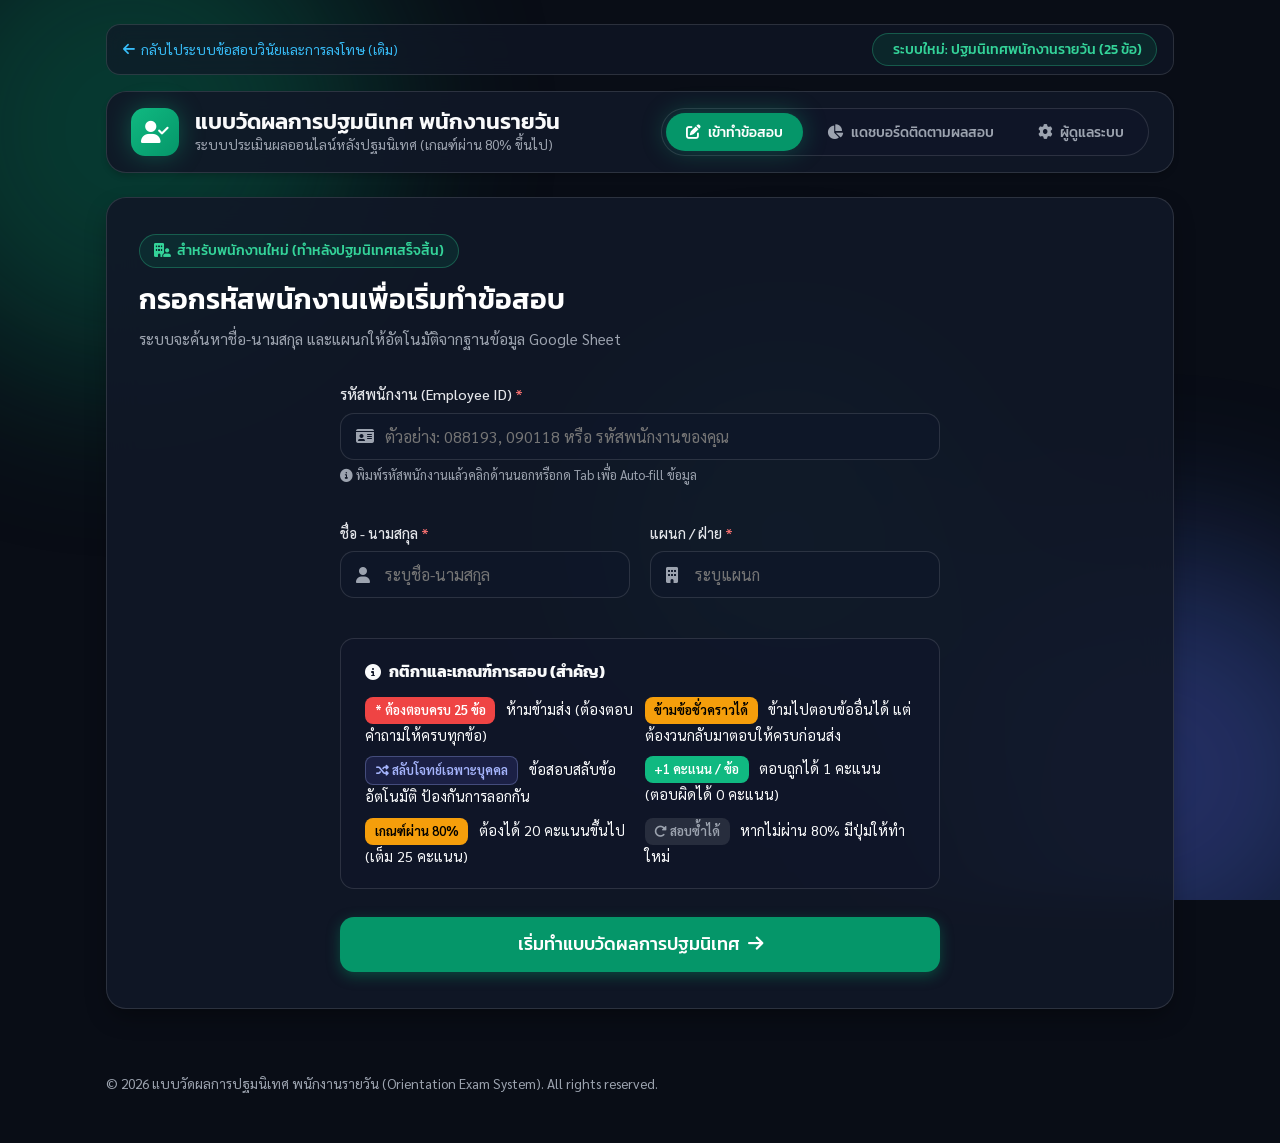
==== commit a157ac6e: "Add files via upload" ====
--- a/index.html
+++ b/index.html
@@ -3,15 +3,15 @@
 <head>
   <meta charset="UTF-8">
   <meta name="viewport" content="width=device-width, initial-scale=1.0">
-  <title>ระบบข้อสอบ Pre-test & Post-test - วินัยและการลงโทษ</title>
+  <title>แบบวัดผลการปฐมนิเทศ พนักงานรายวัน (เกณฑ์ผ่าน 80%)</title>
   <!-- Google Fonts -->
   <link rel="preconnect" href="https://fonts.googleapis.com">
   <link rel="preconnect" href="https://fonts.gstatic.com" crossorigin>
   <link href="https://fonts.googleapis.com/css2?family=Kanit:wght@300;400;500;600;700&family=Sarabun:wght@300;400;500;600;700&display=swap" rel="stylesheet">
   <!-- FontAwesome Icons -->
   <link rel="stylesheet" href="https://cdnjs.cloudflare.com/ajax/libs/font-awesome/6.4.0/css/all.min.css">
-  <!-- CSS Styles with Cache Buster -->
-  <link rel="stylesheet" href="./style.css?v=1.4">
+  <!-- CSS Styles -->
+  <link rel="stylesheet" href="./style.css?v=2.0">
 </head>
 <body>
   <div class="background-decor">
@@ -21,479 +21,475 @@
   </div>
 
   <div class="app-container">
-    <!-- System Switcher Banner -->
-    <div style="display: flex; justify-content: space-between; align-items: center; background: rgba(30, 41, 59, 0.8); border: 1px solid rgba(255, 255, 255, 0.15); padding: 0.6rem 1.2rem; border-radius: 12px; margin-bottom: 1rem; font-size: 0.9rem; flex-wrap: wrap; gap: 0.5rem;">
+    <!-- Top System Switch Banner -->
+    <div class="system-switch-bar">
       <div>
-        <span style="color: #94a3b8;"><i class="fa-solid fa-layer-group"></i> ระบบข้อสอบเดิม: วินัยและการลงโทษ (20 ข้อ)</span>
+        <a href="../index.html"><i class="fa-solid fa-arrow-left"></i> กลับไประบบข้อสอบวินัยและการลงโทษ (เดิม)</a>
       </div>
       <div>
-        <a href="./orientation/" style="color: #34d399; text-decoration: none; font-weight: 600; display: inline-flex; align-items: center; gap: 0.4rem;">
-          <i class="fa-solid fa-arrow-up-right-from-square"></i> ไปยังแบบวัดผลการปฐมนิเทศ พนักงานรายวัน (ใหม่ 25 ข้อ) ➜
-        </a>
+        <span class="badge-pill bg-primary-soft">
+          <i class="fa-solid fa-sparkles"></i> ระบบใหม่: ปฐมนิเทศพนักงานรายวัน (25 ข้อ)
+        </span>
       </div>
     </div>
 
-    <!-- Navbar -->
+    <!-- Main Navbar -->
     <header class="navbar">
       <div class="brand">
         <div class="brand-icon">
-          <i class="fa-solid fa-graduation-cap"></i>
+          <i class="fa-solid fa-user-check"></i>
         </div>
         <div class="brand-text">
-          <h1>Pre-test & Post-test System</h1>
-          <p>ระบบสอบออนไลน์สลับข้อสอบวัดความรู้ทางวินัย</p>
-        </div>
-      </div>
-      <div class="header-actions">
-        <!-- 📌 ปุ่มตั้งค่า Google Sheet จะถูกซ่อนไว้เป็นพิเศษ และแสดงเฉพาะในหน้าผู้ดูแลระบบ (Admin) เท่านั้น -->
-        <button id="btn-config-gs" class="btn btn-outline btn-sm hidden" title="ตั้งค่าการเชื่อมต่อ Google Sheets">
-          <i class="fa-solid fa-link"></i> <span id="gs-status-label">Google Sheet Sync</span>
+          <h1>แบบวัดผลการปฐมนิเทศ พนักงานรายวัน</h1>
+          <p>ระบบประเมินผลออนไลน์หลังปฐมนิเทศ (เกณฑ์ผ่าน 80% ขึ้นไป)</p>
+        </div>
+      </div>
+
+      <!-- Navigation Tabs (Accessible to both Employees & Admins) -->
+      <div class="nav-tabs-group">
+        <button id="nav-btn-exam" class="nav-tab-btn active">
+          <i class="fa-solid fa-pen-to-square"></i> เข้าทำข้อสอบ
         </button>
+        <button id="nav-btn-dashboard" class="nav-tab-btn">
+          <i class="fa-solid fa-chart-pie"></i> แดชบอร์ดติดตามผลสอบ
+        </button>
+        <button id="nav-btn-admin" class="nav-tab-btn">
+          <i class="fa-solid fa-gear"></i> ผู้ดูแลระบบ
+        </button>
       </div>
     </header>
 
-    <!-- Main Content Views -->
+    <!-- Main Content Screens -->
     <main class="main-content">
       
-      <!-- SCREEN 1: LOGIN MODE SELECTOR (EMPLOYEE vs ADMIN) -->
+      <!-- SCREEN 1: EMPLOYEE LOGIN / REGISTRATION -->
       <section id="screen-login" class="screen-card">
-        
-        <!-- Tabs Selector -->
-        <div class="mode-switch-tabs">
-          <button id="tab-employee-mode" class="mode-tab active">
-            <i class="fa-solid fa-user"></i> สำหรับพนักงาน (เข้าทำข้อสอบ)
-          </button>
-          <button id="tab-admin-mode" class="mode-tab">
-            <i class="fa-solid fa-user-gear"></i> สำหรับผู้ดูแลระบบ (Admin)
-          </button>
-        </div>
-
-        <!-- EMPLOYEE LOGIN FORM -->
-        <div id="view-employee-login">
-          <div class="card-header text-center">
-            <div class="badge-pill bg-primary-soft text-primary">
-              <i class="fa-solid fa-shield-halved"></i> แบบทดสอบวัดความรู้ทางวินัยและมาตรการลงโทษ
-            </div>
-            <h2>กรุณากรอกข้อมูลพนักงานเพื่อเข้าสอบ</h2>
-            <p class="subtitle">ระบบจะค้นหาชื่อ-นามสกุล และแผนกให้อัตโนมัติจากรหัสพนักงาน</p>
-          </div>
-
-          <form id="form-login" class="login-form">
-            <!-- Choice Test Type -->
-            <div class="form-group text-center">
-              <label class="form-label-bold">เลือกประเภทแบบทดสอบ <span class="required">*</span></label>
-              <div class="test-type-selector">
-                <label class="radio-card active" id="type-pre-label">
-                  <input type="radio" name="testType" value="Pre-test" id="radio-pre-test" checked>
-                  <div class="radio-content">
-                    <i class="fa-solid fa-file-signature"></i>
-                    <span class="radio-title">Pre-test</span>
-                    <span class="radio-desc">ก่อนการอบรม</span>
-                    <span id="badge-pre-done" class="badge-pill bg-success hidden" style="margin-top:0.4rem; font-size:0.75rem;"><i class="fa-solid fa-check"></i> ทำแล้ว</span>
-                  </div>
-                </label>
-                <label class="radio-card" id="type-post-label">
-                  <input type="radio" name="testType" value="Post-test" id="radio-post-test">
-                  <div class="radio-content">
-                    <i class="fa-solid fa-award"></i>
-                    <span class="radio-title">Post-test</span>
-                    <span class="radio-desc">หลังการอบรม</span>
-                    <span id="badge-post-done" class="badge-pill bg-success hidden" style="margin-top:0.4rem; font-size:0.75rem;"><i class="fa-solid fa-check"></i> ทำแล้ว</span>
-                  </div>
-                </label>
+        <div class="card-header text-center">
+          <div class="badge-pill bg-primary-soft">
+            <i class="fa-solid fa-building-user"></i> สำหรับพนักงานใหม่ (ทำหลังปฐมนิเทศเสร็จสิ้น)
+          </div>
+          <h2>กรอกรหัสพนักงานเพื่อเริ่มทำข้อสอบ</h2>
+          <p class="subtitle">ระบบจะค้นหาชื่อ-นามสกุล และแผนกให้อัตโนมัติจากฐานข้อมูล Google Sheet</p>
+        </div>
+
+        <form id="form-login" class="login-form">
+          <div class="form-grid">
+            <!-- Employee ID -->
+            <div class="form-group form-full-width">
+              <label for="input-emp-id">รหัสพนักงาน (Employee ID) <span class="required">*</span></label>
+              <div class="input-with-icon">
+                <i class="fa-solid fa-id-card input-icon"></i>
+                <input type="text" id="input-emp-id" placeholder="ตัวอย่าง: 088193, 090118 หรือ รหัสพนักงานของคุณ" required autocomplete="off">
+                <span id="lookup-spinner" class="spinner hidden"><i class="fa-solid fa-spinner fa-spin"></i></span>
               </div>
-              <small id="pretest-completed-notice" class="help-text text-warning hidden" style="margin-top:0.75rem; font-size:0.85rem;">
-                <i class="fa-solid fa-circle-check text-success"></i> คุณได้ทำ Pre-test เรียบร้อยแล้ว ระบบสลับมาที่ <strong>Post-test</strong> ให้โดยอัตโนมัติ
-              </small>
-            </div>
-
-            <div class="form-grid">
-              <!-- Employee ID -->
-              <div class="form-group">
-                <label for="input-emp-id">รหัสพนักงาน <span class="required">*</span></label>
-                <div class="input-with-icon">
-                  <i class="fa-solid fa-id-card input-icon"></i>
-                  <input type="text" id="input-emp-id" placeholder="ตัวอย่าง: EMP001 หรือ 65001" required autocomplete="off">
-                  <span id="lookup-spinner" class="spinner hidden"><i class="fa-solid fa-spinner fa-spin"></i></span>
-                </div>
-                <small class="help-text"><i class="fa-solid fa-circle-info"></i> พิมพ์รหัสพนักงานแล้วกด Tab หรือคลิกด้านนอกเพื่อ Auto-fill</small>
+              <small class="help-text"><i class="fa-solid fa-circle-info"></i> พิมพ์รหัสพนักงานแล้วคลิกด้านนอกหรือกด Tab เพื่อ Auto-fill ข้อมูล</small>
+            </div>
+
+            <!-- Full Name (Autofilled) -->
+            <div class="form-group">
+              <label for="input-fullname">ชื่อ - นามสกุล <span class="required">*</span></label>
+              <div class="input-with-icon">
+                <i class="fa-solid fa-user input-icon"></i>
+                <input type="text" id="input-fullname" placeholder="ระบุชื่อ-นามสกุล" required>
               </div>
-
-              <!-- Full Name (Autofilled) -->
-              <div class="form-group">
-                <label for="input-fullname">ชื่อ - นามสกุล <span class="required">*</span></label>
-                <div class="input-with-icon">
-                  <i class="fa-solid fa-user input-icon"></i>
-                  <input type="text" id="input-fullname" placeholder="ระบุชื่อ-นามสกุล" required>
-                </div>
-                <span id="autofill-badge-name" class="autofill-tag hidden"><i class="fa-solid fa-circle-check"></i> Auto-filled</span>
+              <span id="autofill-badge-name" class="autofill-tag hidden"><i class="fa-solid fa-circle-check"></i> Auto-filled จากชีท</span>
+            </div>
+
+            <!-- Department (Autofilled) -->
+            <div class="form-group">
+              <label for="input-department">แผนก / ฝ่าย <span class="required">*</span></label>
+              <div class="input-with-icon">
+                <i class="fa-solid fa-building input-icon"></i>
+                <input type="text" id="input-department" placeholder="ระบุแผนก" required>
               </div>
-
-              <!-- Department (Autofilled) -->
-              <div class="form-group form-full-width">
-                <label for="input-department">แผนก / ฝ่าย <span class="required">*</span></label>
-                <div class="input-with-icon">
-                  <i class="fa-solid fa-building input-icon"></i>
-                  <input type="text" id="input-department" placeholder="ระบุแผนก" required>
-                </div>
-                <span id="autofill-badge-dept" class="autofill-tag hidden"><i class="fa-solid fa-circle-check"></i> Auto-filled</span>
-              </div>
-            </div>
-
-            <!-- Rules Summary Banner -->
-            <div class="rules-card">
-              <h4><i class="fa-solid fa-circle-exclamation text-warning"></i> กติกาการให้คะแนน</h4>
-              <ul class="rules-list">
-                <li><span class="badge-rule bg-success">+1 คะแนน</span> ตอบถูกต้อง</li>
-                <li><span class="badge-rule bg-neutral">0 คะแนน</span> ข้าม / ไม่ตอบข้อนั้น</li>
-                <li><span class="badge-rule bg-danger">-1 คะแนน</span> ตอบผิด (หัก 1 คะแนน)</li>
-                <li><span class="badge-rule bg-info"><i class="fa-solid fa-shuffle"></i> ข้อสอบสลับโจทย์</span> ระบบสลับลำดับข้อป้องกันการลอกกัน</li>
-              </ul>
-            </div>
-
-            <button type="submit" class="btn btn-primary btn-block btn-lg" id="btn-start-exam">
-              <span>เริ่มทำข้อสอบ</span> <i class="fa-solid fa-arrow-right"></i>
-            </button>
-          </form>
-        </div>
-
-        <!-- ADMIN LOGIN FORM -->
-        <div id="view-admin-login" class="hidden">
-          <div class="card-header text-center">
-            <div class="badge-pill bg-primary-soft text-primary">
-              <i class="fa-solid fa-lock"></i> ระบบผู้ดูแลระบบ (Admin Portal)
-            </div>
-            <h2>เข้าสู่ระบบเพื่อดูผลการสอบและจัดการข้อสอบ</h2>
-            <p class="subtitle">กรุณากรอกรหัสผ่านผู้ดูแลระบบเพื่อเข้าสู่ระบบ</p>
-          </div>
-
-          <form id="form-admin-login" class="login-form">
+              <span id="autofill-badge-dept" class="autofill-tag hidden"><i class="fa-solid fa-circle-check"></i> Auto-filled จากชีท</span>
+            </div>
+          </div>
+
+          <!-- Existing Attempt Notice (if already took the test before) -->
+          <div id="past-attempt-banner" class="alert hidden" style="background: rgba(99, 102, 241, 0.15); border: 1px solid rgba(99, 102, 241, 0.4); border-radius: var(--radius-md); padding: 1rem; margin-bottom: 1.5rem; color: #c7d2fe;">
+            <i class="fa-solid fa-clock-rotate-left"></i> <span id="past-attempt-text">คุณเคยทำข้อสอบนี้มาแล้ว</span>
+          </div>
+
+          <!-- Rules Summary Banner -->
+          <div class="rules-card">
+            <h4><i class="fa-solid fa-circle-info text-primary"></i> กติกาและเกณฑ์การสอบ (สำคัญ)</h4>
+            <ul class="rules-list">
+              <li><span class="badge-rule bg-danger" style="background:#ef4444; color:white;">* ต้องตอบครบ 25 ข้อ</span> ห้ามข้ามส่ง (ต้องตอบคำถามให้ครบทุกข้อ)</li>
+              <li><span class="badge-rule bg-warning" style="color:#000;">ข้ามข้อชั่วคราวได้</span> ข้ามไปตอบข้ออื่นได้ แต่ต้องวนกลับมาตอบให้ครบก่อนส่ง</li>
+              <li><span class="badge-rule bg-accent-soft" style="color:#a5b4fc;"><i class="fa-solid fa-shuffle"></i> สลับโจทย์เฉพาะบุคคล</span> ข้อสอบสลับข้ออัตโนมัติ ป้องกันการลอกกัน</li>
+              <li><span class="badge-rule bg-success">+1 คะแนน / ข้อ</span> ตอบถูกได้ 1 คะแนน (ตอบผิดได้ 0 คะแนน)</li>
+              <li><span class="badge-rule bg-warning" style="color:#000;">เกณฑ์ผ่าน 80%</span> ต้องได้ 20 คะแนนขึ้นไป (เต็ม 25 คะแนน)</li>
+              <li><span class="badge-rule bg-neutral"><i class="fa-solid fa-rotate-right"></i> สอบซ้ำได้</span> หากไม่ผ่าน 80% มีปุ่มให้ทำใหม่</li>
+            </ul>
+          </div>
+
+          <button type="submit" class="btn btn-primary btn-block btn-lg" id="btn-start-exam">
+            <span>เริ่มทำแบบวัดผลการปฐมนิเทศ</span> <i class="fa-solid fa-arrow-right"></i>
+          </button>
+        </form>
+      </section>
+
+      <!-- SCREEN 2: EXAM QUIZ INTERFACE -->
+      <section id="screen-quiz" class="screen-card hidden">
+        <!-- Quiz Header Bar -->
+        <div class="quiz-header-bar">
+          <div class="user-meta-chip">
+            <i class="fa-solid fa-circle-user"></i>
+            <div class="user-meta-info">
+              <strong id="quiz-user-name">ชื่อผู้เข้าสอบ</strong>
+              <span id="quiz-user-dept">แผนก | รหัสพนักงาน: <span id="quiz-user-empid">-</span> | <span id="quiz-attempt-badge" class="badge-pill bg-accent-soft">รอบที่ 1</span></span>
+            </div>
+          </div>
+
+          <div class="quiz-progress-wrapper">
+            <div class="quiz-progress-text">
+              <span>ความคืบหน้า</span>
+              <strong id="quiz-progress-num">1 / 25</strong>
+            </div>
+            <div class="progress-bar-bg">
+              <div id="quiz-progress-fill" class="progress-bar-fill" style="width: 4%;"></div>
+            </div>
+          </div>
+        </div>
+
+        <!-- Anti-Cheating & Skipped Question Tracker Bar -->
+        <div class="skipped-tracker-card">
+          <div class="skipped-tracker-header">
+            <div style="display:flex; align-items:center; gap:0.5rem; flex-wrap:wrap;">
+              <span class="badge-pill bg-accent-soft" style="font-size:0.8rem;">
+                <i class="fa-solid fa-shuffle"></i> ข้อสอบสลับข้อเฉพาะบุคคล (ป้องกันการลอก)
+              </span>
+              <span id="tracker-status-pill" class="badge-pill bg-warning text-dark" style="font-size:0.8rem;">
+                <i class="fa-solid fa-triangle-exclamation"></i> ข้ามไป/ยังไม่ตอบ <strong id="tracker-skipped-count">25</strong> ข้อ
+              </span>
+            </div>
+
+            <!-- Visual Legend -->
+            <div class="matrix-legend">
+              <span class="matrix-legend-item"><span class="matrix-dot dot-answered"></span> ตอบแล้ว</span>
+              <span class="matrix-legend-item"><span class="matrix-dot dot-skipped"></span> ข้ามไป (ยังไม่ตอบ)</span>
+              <span class="matrix-legend-item"><span class="matrix-dot dot-current"></span> ข้อปัจจุบัน</span>
+            </div>
+          </div>
+
+          <!-- Question Matrix Grid (25 questions) -->
+          <div class="matrix-grid" id="matrix-buttons-container">
+            <!-- Dynamic 1..25 buttons -->
+          </div>
+
+          <!-- Live Skipped Questions Alert & Pills List -->
+          <div class="skipped-pills-wrapper" id="skipped-pills-bar">
+            <span class="skipped-pills-label" id="skipped-pills-label">
+              <i class="fa-solid fa-triangle-exclamation"></i> ข้อที่ข้ามไป (คลิกเพื่อวนกลับไปตอบ):
+            </span>
+            <div class="skipped-pills-list" id="skipped-pills-container">
+              <!-- Dynamically populated pills -->
+            </div>
+            <button type="button" id="btn-jump-next-skipped" class="btn btn-warning-soft btn-sm" style="margin-left:auto;">
+              <i class="fa-solid fa-arrow-rotate-right"></i> วนไปตอบข้อที่ข้ามถัดไป
+            </button>
+          </div>
+        </div>
+
+        <!-- Question Card -->
+        <div class="question-card">
+          <div class="question-header">
+            <span class="question-number-tag" id="q-number-label">ข้อที่ 1 จาก 25</span>
+            <span class="status-answered-tag" id="q-status-tag"><i class="fa-regular fa-circle"></i> ยังไม่ได้ตอบ</span>
+          </div>
+
+          <h3 class="question-title" id="q-text-body">
+            ข้อความคำถาม
+          </h3>
+
+          <!-- Options Container -->
+          <div class="options-container" id="q-options-container">
+            <!-- True / False options generated dynamically -->
+          </div>
+
+          <!-- Clear Answer Option -->
+          <div class="clear-answer-wrapper">
+            <button type="button" id="btn-clear-answer" class="btn-clear-choice hidden">
+              <i class="fa-solid fa-rotate-left"></i> ล้างคำตอบเพื่อข้ามข้อนี้ไปก่อน (ต้องวนกลับมาตอบก่อนส่ง)
+            </button>
+          </div>
+        </div>
+
+        <!-- Quiz Footer Controls -->
+        <div class="quiz-footer-controls">
+          <button id="btn-prev-q" class="btn btn-outline">
+            <i class="fa-solid fa-chevron-left"></i> ข้อก่อนหน้า
+          </button>
+
+          <button type="button" id="btn-footer-next-skipped" class="btn btn-outline btn-sm">
+            <i class="fa-solid fa-arrow-rotate-right text-warning"></i> วนไปข้อที่ข้าม (<span id="footer-skipped-count">25</span>)
+          </button>
+
+          <span class="question-summary-badge" id="answered-count-badge">
+            ตอบแล้ว 0/25 ข้อ
+          </span>
+
+          <button id="btn-next-q" class="btn btn-primary">
+            ข้อถัดไป <i class="fa-solid fa-chevron-right"></i>
+          </button>
+
+          <button id="btn-submit-exam" class="btn btn-success hidden">
+            <i class="fa-solid fa-paper-plane"></i> ตรวจและส่งข้อสอบ
+          </button>
+        </div>
+      </section>
+
+      <!-- SCREEN 3: RESULT SCREEN (STRICT: Total Score and % ONLY) -->
+      <section id="screen-result" class="screen-card hidden">
+        <div class="result-hero text-center">
+          <div id="result-status-icon" class="result-badge-icon pass">
+            <i class="fa-solid fa-circle-check"></i>
+          </div>
+          
+          <h2 id="result-title">ผลการสอบ: ผ่านเกณฑ์ (PASS)</h2>
+          <p id="result-subtitle" class="subtitle">ยินดีด้วย! คุณผ่านเกณฑ์การทดสอบ 80% ขึ้นไป</p>
+
+          <!-- Big Score Board -->
+          <div class="score-card-hero">
+            <div class="score-main-number">
+              <span id="res-score-value">22</span>
+              <span class="score-max">/ 25</span>
+            </div>
+            <div class="score-percentage-pill pass" id="res-score-percent">88.0%</div>
+          </div>
+
+          <!-- Attempt Information -->
+          <div>
+            <div class="attempt-info-box">
+              <i class="fa-solid fa-calendar-check text-primary"></i>
+              <span id="res-attempt-info">การสอบครั้งที่ 1</span>
+            </div>
+          </div>
+
+          <!-- Google Sheet Sync Status Indicator -->
+          <div class="sync-status-bar" id="sync-status-box">
+            <i class="fa-solid fa-sync fa-spin" id="sync-icon"></i>
+            <span id="sync-status-text">กำลังบันทึกผลสอบไปยัง Google Sheet...</span>
+          </div>
+
+          <!-- Action Buttons -->
+          <div class="result-actions">
+            <!-- Retest Button (Shown ONLY if score < 80%) -->
+            <button id="btn-retest-exam" class="btn btn-retest hidden">
+              <i class="fa-solid fa-rotate-right"></i> <span id="retest-button-label">ทำข้อสอบใหม่ (ครั้งที่ 2)</span>
+            </button>
+
+            <!-- Dashboard Button -->
+            <button id="btn-view-dashboard" class="btn btn-outline btn-lg">
+              <i class="fa-solid fa-chart-pie"></i> ดูแดชบอร์ดติดตามผลสอบ
+            </button>
+
+            <!-- Back Home Button -->
+            <button id="btn-back-home" class="btn btn-outline btn-lg">
+              <i class="fa-solid fa-house"></i> กลับหน้าหลัก
+            </button>
+          </div>
+        </div>
+      </section>
+
+      <!-- SCREEN 4: LIVE DASHBOARD (Accessible to both Employees & Admins) -->
+      <section id="screen-dashboard" class="screen-card hidden">
+        <div class="dashboard-top-bar">
+          <div>
+            <h2><i class="fa-solid fa-chart-line text-primary"></i> แดชบอร์ดติดตามผลสอบปฐมนิเทศ</h2>
+            <p class="subtitle">ติดตามสถานะแบบเรียลไทม์: ใครสอบผ่าน ใครยังไม่ผ่าน และใครยังไม่เสร็จ</p>
+          </div>
+          <div>
+            <button id="btn-refresh-dashboard" class="btn btn-outline btn-sm">
+              <i class="fa-solid fa-arrows-rotate"></i> รีเฟรชข้อมูล
+            </button>
+          </div>
+        </div>
+
+        <!-- 4 Summary Metric Cards -->
+        <div class="dashboard-metrics-grid">
+          <div class="dash-metric-card total">
+            <div class="dash-metric-icon"><i class="fa-solid fa-users"></i></div>
+            <div class="dash-metric-info">
+              <strong id="dash-total-emp">0 คน</strong>
+              <span>พนักงานทั้งหมดในระบบ</span>
+            </div>
+          </div>
+
+          <div class="dash-metric-card pass">
+            <div class="dash-metric-icon"><i class="fa-solid fa-circle-check"></i></div>
+            <div class="dash-metric-info">
+              <strong id="dash-pass-count">0 คน (0%)</strong>
+              <span>สอบผ่านเกณฑ์ (≥ 80%)</span>
+            </div>
+          </div>
+
+          <div class="dash-metric-card fail">
+            <div class="dash-metric-icon"><i class="fa-solid fa-circle-xmark"></i></div>
+            <div class="dash-metric-info">
+              <strong id="dash-fail-count">0 คน (0%)</strong>
+              <span>ยังไม่ผ่าน (< 80% / ต้องทำใหม่)</span>
+            </div>
+          </div>
+
+          <div class="dash-metric-card pending">
+            <div class="dash-metric-icon"><i class="fa-solid fa-clock"></i></div>
+            <div class="dash-metric-info">
+              <strong id="dash-pending-count">0 คน (0%)</strong>
+              <span>ยังไม่เสร็จ / ยังไม่ได้สอบ</span>
+            </div>
+          </div>
+        </div>
+
+        <!-- Dashboard Toolbar (Search & Filter) -->
+        <div class="dashboard-toolbar">
+          <div class="dash-search-box">
+            <input type="text" id="dash-search-input" placeholder="🔍 ค้นหารหัสพนักงาน, ชื่อ หรือ แผนก...">
+          </div>
+          <div class="dash-filters-group">
+            <select id="dash-filter-status">
+              <option value="ALL">สถานะทั้งหมด (ผ่าน / ยังไม่ผ่าน / ยังไม่เสร็จ)</option>
+              <option value="PASS">🟢 เฉพาะที่สอบผ่าน (PASS)</option>
+              <option value="FAIL">🔴 เฉพาะที่ยังไม่ผ่าน (FAIL)</option>
+              <option value="PENDING">🟡 เฉพาะที่ยังไม่เสร็จ / ยังไม่ได้ทำ (PENDING)</option>
+            </select>
+            <button id="btn-export-csv" class="btn btn-outline btn-sm">
+              <i class="fa-solid fa-file-csv"></i> ส่งออก CSV
+            </button>
+          </div>
+        </div>
+
+        <!-- Dashboard Table -->
+        <div class="table-container">
+          <table class="custom-table">
+            <thead>
+              <tr>
+                <th>ลำดับ</th>
+                <th>รหัสพนักงาน</th>
+                <th>ชื่อ - นามสกุล</th>
+                <th>แผนก</th>
+                <th>สถานะผลสอบ</th>
+                <th>คะแนนล่าสุด</th>
+                <th>คิดเป็น %</th>
+                <th>รอบที่ทำสอบ</th>
+                <th>วัน-เวลาที่ส่งล่าสุด</th>
+              </tr>
+            </thead>
+            <tbody id="dash-table-body">
+              <!-- Dynamically populated rows -->
+            </tbody>
+          </table>
+        </div>
+      </section>
+
+    </main>
+
+    <!-- Modal 1: Admin Authentication & Tools -->
+    <div id="modal-admin-auth" class="modal-overlay hidden">
+      <div class="modal-card">
+        <div class="modal-header">
+          <h3><i class="fa-solid fa-lock"></i> เข้าสู่โหมดผู้ดูแลระบบ (Admin)</h3>
+          <button class="modal-close" id="btn-close-admin-auth">&times;</button>
+        </div>
+        <div class="modal-body">
+          <form id="form-admin-auth">
             <div class="form-group">
-              <label for="input-admin-pass">รหัสผ่านแอดมิน (Admin Password) <span class="required">*</span></label>
+              <label for="input-admin-pass">รหัสผ่านผู้ดูแลระบบ (Admin Password) <span class="required">*</span></label>
               <div class="input-with-icon">
                 <i class="fa-solid fa-key input-icon"></i>
                 <input type="password" id="input-admin-pass" placeholder="กรอกรหัสผ่านแอดมิน" required>
               </div>
             </div>
-
-            <button type="submit" class="btn btn-primary btn-block btn-lg">
-              <i class="fa-solid fa-right-to-bracket"></i> เข้าสู่หน้า Admin Dashboard
-            </button>
+            <button type="submit" class="btn btn-primary btn-block">ยืนยันรหัสผ่าน</button>
           </form>
         </div>
-
-      </section>
-
-      <!-- SCREEN 2: EXAM QUIZ INTERFACE -->
-      <section id="screen-quiz" class="screen-card hidden">
-        <!-- Exam Info Header -->
-        <div class="quiz-header-bar">
-          <div class="user-meta-chip">
-            <i class="fa-solid fa-user-circle"></i>
-            <div class="user-meta-info">
-              <strong id="quiz-user-name">นาย สมชาย ใจดี</strong>
-              <span id="quiz-user-dept">ฝ่ายทรัพยากรมนุษย์ | <span id="quiz-test-type-badge" class="badge-pill bg-primary-soft">Pre-test</span></span>
-            </div>
-          </div>
-
-          <div class="quiz-progress-wrapper">
-            <div class="quiz-progress-text">
-              <span>ความคืบหน้า</span>
-              <strong id="quiz-progress-num">1 / 20</strong>
-            </div>
-            <div class="progress-bar-bg">
-              <div id="quiz-progress-fill" class="progress-bar-fill" style="width: 5%;"></div>
-            </div>
-          </div>
-        </div>
-
-        <!-- Question Navigation Matrix Toggle -->
-        <div class="matrix-toggle-bar">
-          <span>ข้อสอบทั้งหมด 20 ข้อ (สลับโจทย์)</span>
-          <button id="btn-toggle-matrix" class="btn btn-sm btn-ghost">
-            <i class="fa-solid fa-table-cells"></i> แผงเลือกข้อ <i class="fa-solid fa-chevron-down"></i>
-          </button>
-        </div>
-
-        <!-- Matrix Sheet Dropdown -->
-        <div id="question-matrix-panel" class="question-matrix-panel hidden">
-          <div class="matrix-grid" id="matrix-buttons-container">
-            <!-- Dynamic 1..20 buttons -->
-          </div>
-        </div>
-
-        <!-- Single Question Container Card -->
-        <div class="question-card">
-          <div class="question-header">
-            <span class="question-number-tag" id="q-number-label">ข้อที่ 1</span>
-            <span class="status-answered-tag" id="q-status-tag"><i class="fa-regular fa-circle"></i> ยังไม่ได้ตอบ</span>
-          </div>
-
-          <h3 class="question-title" id="q-text-body">
-            1. หลักขอบเขตทางวินัย คือ หลักอาณาเขต หลักวันและเวลาทำงาน หลักความจำเป็น
-          </h3>
-
-          <!-- Options Container -->
-          <div class="options-container" id="q-options-container">
-            <!-- True / False options generated dynamically -->
-          </div>
-
-          <!-- Unselect Choice Option -->
-          <div class="clear-answer-wrapper">
-            <button type="button" id="btn-clear-answer" class="btn-clear-choice hidden">
-              <i class="fa-solid fa-rotate-left"></i> ยกเลิกคำตอบในข้อนี้ (ไม่ตอบ = 0 คะแนน)
-            </button>
-          </div>
-        </div>
-
-        <!-- Exam Controls Footer -->
-        <div class="quiz-footer-controls">
-          <button id="btn-prev-q" class="btn btn-outline">
-            <i class="fa-solid fa-chevron-left"></i> ข้อก่อนหน้า
-          </button>
-
-          <span class="question-summary-badge" id="answered-count-badge">
-            ตอบแล้ว 0/20 ข้อ
-          </span>
-
-          <button id="btn-next-q" class="btn btn-primary">
-            ข้อถัดไป <i class="fa-solid fa-chevron-right"></i>
-          </button>
-
-          <button id="btn-submit-exam" class="btn btn-success hidden">
-            <i class="fa-solid fa-paper-plane"></i> ส่งข้อสอบ
-          </button>
-        </div>
-      </section>
-
-      <!-- SCREEN 3: RESULT SCORE & DETAILED REVIEW -->
-      <section id="screen-result" class="screen-card hidden">
-        <div class="result-hero text-center">
-          <div id="result-status-icon" class="result-badge-icon pass">
-            <i class="fa-solid fa-circle-check"></i>
-          </div>
-          
-          <h2 id="result-title">ผลการสอบ: ผ่านเกณฑ์ (PASS)</h2>
-          <p id="result-subtitle">คุณทำคะแนนได้ตามเกณฑ์ประเมินที่กำหนดไว้</p>
-
-          <!-- Big Score Board -->
-          <div class="score-card-hero">
-            <div class="score-main-number">
-              <span id="res-score-value">18</span>
-              <span class="score-max">/ 20</span>
-            </div>
-            <div class="score-percentage-pill" id="res-score-percent">90.0%</div>
-          </div>
-
-          <!-- Google Sheet Sync Status Indicator -->
-          <div class="sync-status-bar" id="sync-status-box">
-            <i class="fa-solid fa-sync fa-spin" id="sync-icon"></i>
-            <span id="sync-status-text">กำลังส่งผลสอบไปยัง Google Sheet...</span>
-          </div>
-
-          <!-- Metrics Stat Grid -->
-          <div class="stats-grid">
-            <div class="stat-box success">
-              <div class="stat-icon"><i class="fa-solid fa-check"></i></div>
-              <div class="stat-info">
-                <strong id="stat-correct-count">13 ข้อ</strong>
-                <span id="stat-correct-sub">ตอบถูก (+13)</span>
-              </div>
-            </div>
-            <div class="stat-box danger">
-              <div class="stat-icon"><i class="fa-solid fa-xmark"></i></div>
-              <div class="stat-info">
-                <strong id="stat-wrong-count">7 ข้อ</strong>
-                <span id="stat-wrong-sub">ตอบผิด (-7)</span>
-              </div>
-            </div>
-            <div class="stat-box neutral">
-              <div class="stat-icon"><i class="fa-solid fa-minus"></i></div>
-              <div class="stat-info">
-                <strong id="stat-unanswered-count">0 ข้อ</strong>
-                <span id="stat-unanswered-sub">ไม่ได้ตอบ (0)</span>
-              </div>
-            </div>
-          </div>
-        </div>
-
-        <!-- Action Bar -->
-        <div class="result-actions">
-          <button id="btn-restart-exam" class="btn btn-primary btn-lg">
-            <i class="fa-solid fa-rotate"></i> ทำข้อสอบอีกครั้ง / กลับหน้าหลัก
-          </button>
-          <button id="btn-toggle-review" class="btn btn-outline btn-lg">
-            <i class="fa-solid fa-list-check"></i> ดูเฉลยและคำอธิบายอย่างละเอียด
-          </button>
-        </div>
-
-        <!-- Review Section (Expandable) -->
-        <div id="review-section" class="review-section hidden">
-          <h3 class="review-title"><i class="fa-solid fa-square-poll-vertical"></i> สรุปผลการตอบและเฉลยรายข้อ</h3>
-          <div id="review-cards-list" class="review-cards-list">
-            <!-- Generated dynamically -->
-          </div>
-        </div>
-      </section>
-
-      <!-- SCREEN 4: ADMIN DASHBOARD (REAL-TIME RESULTS & METRICS) -->
-      <section id="screen-admin" class="screen-card hidden">
-        <div class="admin-dashboard-header">
-          <h2><i class="fa-solid fa-chart-line text-primary"></i> รายงานผลการสอบผู้เข้าสอบ (Admin Dashboard)</h2>
-          <div class="header-actions">
-            <button id="btn-admin-open-editor" class="btn btn-outline btn-sm">
-              <i class="fa-solid fa-pen-to-square"></i> แก้ไขคำถาม & เฉลย
-            </button>
-            <button id="btn-admin-logout" class="btn btn-danger-soft btn-sm">
-              <i class="fa-solid fa-right-from-bracket"></i> ออกจากระบบ
-            </button>
-          </div>
-        </div>
-
-        <!-- Dynamic Overview Metrics Grid (Updates automatically based on filters selected) -->
-        <div class="metrics-block">
-          <div class="metrics-block-header">
-            <span id="adm-metrics-title" class="badge-pill bg-primary-soft text-primary">
-              <i class="fa-solid fa-chart-pie"></i> สรุปผลการสอบ (คำนวณอัตโนมัติจากตัวกรองที่เลือก)
-            </span>
-          </div>
-          <div class="admin-metrics-grid">
-            <div class="metric-card total">
-              <div class="metric-icon"><i class="fa-solid fa-users"></i></div>
-              <div class="metric-content">
-                <strong id="adm-total-takers">0 คน</strong>
-                <span>ผู้เข้าสอบในกลุ่มนี้</span>
-              </div>
-            </div>
-
-            <div class="metric-card pass">
-              <div class="metric-icon"><i class="fa-solid fa-circle-check"></i></div>
-              <div class="metric-content">
-                <strong id="adm-pass-count">0 คน (0%)</strong>
-                <span>สอบผ่านเกณฑ์</span>
-              </div>
-            </div>
-
-            <div class="metric-card fail">
-              <div class="metric-icon"><i class="fa-solid fa-circle-xmark"></i></div>
-              <div class="metric-content">
-                <strong id="adm-fail-count">0 คน (0%)</strong>
-                <span>สอบไม่ผ่านเกณฑ์</span>
-              </div>
-            </div>
-
-            <div class="metric-card avg">
-              <div class="metric-icon"><i class="fa-solid fa-star"></i></div>
-              <div class="metric-content">
-                <strong id="adm-avg-score">0 / 20</strong>
-                <span>คะแนนเฉลี่ย</span>
-              </div>
-            </div>
-          </div>
-        </div>
-
-        <!-- Admin Toolbar (Search & Filter) -->
-        <div class="admin-toolbar" style="margin-top: 1.5rem;">
-          <div class="admin-search-box">
-            <input type="text" id="adm-search-input" placeholder="🔍 ค้นหารหัสพนักงาน, ชื่อ หรือ แผนก...">
-          </div>
-          <div class="admin-filters">
-            <select id="adm-filter-type">
-              <option value="ALL">ประเภททั้งหมด (Pre & Post)</option>
-              <option value="Pre-test">เฉพาะ Pre-test</option>
-              <option value="Post-test">เฉพาะ Post-test</option>
-              <option value="PENDING_POST">⚠️ ค้างทำ Post-test (ทำ Pre แล้ว)</option>
-            </select>
-            <select id="adm-filter-status">
-              <option value="ALL">สถานะทั้งหมด</option>
-              <option value="PASS">เฉพาะ ผ่าน (PASS)</option>
-              <option value="FAIL">เฉพาะ ไม่ผ่าน (FAIL)</option>
-            </select>
-            <button id="btn-admin-export-csv" class="btn btn-outline btn-sm">
-              <i class="fa-solid fa-file-csv"></i> ส่งออก CSV
-            </button>
-          </div>
-        </div>
-
-        <!-- Results Table -->
-        <div class="results-table-container">
-          <table class="results-table">
-            <thead>
-              <tr>
-                <th>วัน-เวลา</th>
-                <th>รหัสพนักงาน</th>
-                <th>ชื่อ - นามสกุล</th>
-                <th>แผนก</th>
-                <th>ประเภท</th>
-                <th>คะแนนที่ได้</th>
-                <th>คิดเป็น %</th>
-                <th>รอบที่ทำสอบ</th>
-                <th>ผลการสอบ</th>
-              </tr>
-            </thead>
-            <tbody id="adm-table-body">
-              <!-- Dynamically populated rows -->
-            </tbody>
-          </table>
-        </div>
-      </section>
-
-    </main>
-
-    <!-- Modal 1: Google Sheet Config (Strictly Hidden by Default) -->
-    <div id="modal-gs-config" class="modal-overlay hidden">
-      <div class="modal-card">
+      </div>
+    </div>
+
+    <!-- Modal 2: Admin Settings & Question Editor -->
+    <div id="modal-admin-panel" class="modal-overlay hidden">
+      <div class="modal-card modal-lg">
         <div class="modal-header">
-          <h3><i class="fa-solid fa-link"></i> ตั้งค่าการเชื่อมต่อ Google Sheets API</h3>
-          <button class="modal-close" id="btn-close-gs-modal">&times;</button>
+          <h3><i class="fa-solid fa-sliders"></i> แผงควบคุมผู้ดูแลระบบ (Admin Settings)</h3>
+          <button class="modal-close" id="btn-close-admin-panel">&times;</button>
         </div>
         <div class="modal-body">
-          <p>นำ Web App URL ที่ได้จากการ Deploy Google Apps Script ใน Google Sheet ของคุณมาวางที่นี่:</p>
+          <!-- Google Sheet Web App URL setting -->
           <div class="form-group">
             <label for="input-gs-url">Google Apps Script Web App URL:</label>
-            <input type="url" id="input-gs-url" class="form-control" placeholder="https://script.google.com/macros/s/AKfycb.../exec">
-            <small class="help-text">ลิงก์ Google Sheet ปัจจุบันของคุณ: <a href="https://docs.google.com/spreadsheets/d/1tmgXgn_inkEabJ5LzRLMa-zDLOf7hTW3CxGWKPPdu9I/edit" target="_blank" class="text-link">ดูชีทที่นี่ <i class="fa-solid fa-arrow-up-right-from-square"></i></a></small>
-          </div>
-          <div class="alert alert-info">
-            <i class="fa-solid fa-lightbulb"></i> คัดลอกโค้ดจากไฟล์ <code>Code.gs</code> ไปใส่ในเมนู <strong>ส่วนขยาย (Extensions) -> Apps Script</strong> ใน Google Sheet ของคุณ
+            <input type="url" id="input-gs-url" class="form-control" style="width:100%; padding:0.6rem; background:rgba(0,0,0,0.3); border:1px solid var(--border-color); color:white; border-radius:var(--radius-sm);" placeholder="https://script.google.com/macros/s/.../exec">
+            <small class="help-text">URL ที่ใช้เชื่อมต่อ Google Sheet เพื่อบันทึกผลสอบและดึงข้อมูลพนักงาน</small>
+            <div style="margin-top: 0.5rem; display: flex; gap: 0.5rem;">
+              <button type="button" id="btn-test-gs-url" class="btn btn-outline btn-sm"><i class="fa-solid fa-plug"></i> ทดสอบการเชื่อมต่อ</button>
+              <button type="button" id="btn-save-gs-url" class="btn btn-primary btn-sm"><i class="fa-solid fa-floppy-disk"></i> บันทึก URL</button>
+            </div>
+          </div>
+
+          <hr style="border: none; border-top: 1px solid var(--border-color); margin: 1.5rem 0;">
+
+          <!-- Question Editor -->
+          <div style="display: flex; justify-content: space-between; align-items: center; margin-bottom: 1rem;">
+            <h4><i class="fa-solid fa-pen-to-square"></i> แก้ไขคำถามและเฉลย 25 ข้อ</h4>
+            <div>
+              <button type="button" id="btn-reset-questions" class="btn btn-danger-soft btn-sm"><i class="fa-solid fa-rotate-left"></i> คืนค่า 25 ข้อเดิม</button>
+              <button type="button" id="btn-export-json" class="btn btn-outline btn-sm"><i class="fa-solid fa-download"></i> ดาวน์โหลด JSON</button>
+            </div>
+          </div>
+          
+          <div id="admin-questions-list" class="admin-questions-editor-list">
+            <!-- Dynamically populated question editor list -->
           </div>
         </div>
         <div class="modal-footer">
-          <button id="btn-test-gs" class="btn btn-outline">ทดสอบการเชื่อมต่อ</button>
-          <button id="btn-save-gs" class="btn btn-primary">บันทึกการตั้งค่า</button>
+          <button type="button" id="btn-save-questions" class="btn btn-primary"><i class="fa-solid fa-floppy-disk"></i> บันทึกการแก้ไขคำถาม</button>
         </div>
       </div>
     </div>
 
-    <!-- Modal 2: Admin Question Editor (Strictly Hidden by Default) -->
-    <div id="modal-admin-editor" class="modal-overlay hidden">
-      <div class="modal-card modal-lg">
-        <div class="modal-header">
-          <h3><i class="fa-solid fa-pen-to-square"></i> แก้ไขชุดคำถาม & เฉลย (Question Editor)</h3>
-          <button class="modal-close" id="btn-close-admin-modal">&times;</button>
-        </div>
-        <div class="modal-body">
-          <p>คุณสามารถแก้ไขคำถาม เปลี่ยนคำตอบ (ถูก/ผิด) และคำอธิบายเฉลยได้ที่นี่ ข้อมูลจะบันทึกอัตโนมัติในเบราว์เซอร์:</p>
-          <div id="admin-questions-list" class="admin-questions-editor-list">
-            <!-- Render list of 20 questions with edit inputs -->
-          </div>
-        </div>
-        <div class="modal-footer">
-          <button id="btn-reset-questions" class="btn btn-danger-soft"><i class="fa-solid fa-rotate-left"></i> คืนค่าเริ่มต้น (20 ข้อเดิม)</button>
-          <button id="btn-export-json" class="btn btn-outline"><i class="fa-solid fa-download"></i> ส่งออก JSON</button>
-          <button id="btn-save-questions" class="btn btn-primary"><i class="fa-solid fa-floppy-disk"></i> บันทึกคำถาม</button>
+    <!-- Modal 3: Alert Incomplete Submission (Cannot submit if questions are skipped) -->
+    <div id="modal-incomplete-alert" class="modal-overlay hidden">
+      <div class="modal-card" style="max-width: 480px;">
+        <div class="modal-header" style="background: rgba(239, 68, 68, 0.15); border-bottom: 1px solid rgba(239, 68, 68, 0.3);">
+          <h3 style="color: #f87171;"><i class="fa-solid fa-triangle-exclamation"></i> ยังตอบคำถามไม่ครบ 25 ข้อ</h3>
+          <button class="modal-close" id="btn-close-incomplete-modal">&times;</button>
+        </div>
+        <div class="modal-body text-center" style="padding: 1.5rem;">
+          <div style="font-size: 3rem; color: #f59e0b; margin-bottom: 0.75rem;">
+            <i class="fa-solid fa-circle-exclamation"></i>
+          </div>
+          <h4 style="color: #ffffff; font-size: 1.2rem; margin-bottom: 0.5rem;">ระบบไม่อนุญาตให้ข้ามส่งข้อสอบค่ะ</h4>
+          <p style="color: #9ca3af; font-size: 0.95rem; margin-bottom: 1.25rem;">
+            พนักงานต้องตอบคำถามให้ครบทั้ง 25 ข้อก่อนส่งข้อสอบ<br>
+            ขณะนี้ตอบไปแล้ว <strong id="modal-inc-answered" style="color:#34d399;">0</strong> / 25 ข้อ 
+            (ยังขาดอีก <strong id="modal-inc-remaining" style="color:#f87171;">25</strong> ข้อ)
+          </p>
+
+          <div style="background: rgba(15, 23, 42, 0.8); border: 1px solid var(--border-color); border-radius: var(--radius-md); padding: 0.9rem; text-align: left; margin-bottom: 1.25rem;">
+            <strong style="color: #fbbf24; font-size: 0.85rem; display: block; margin-bottom: 0.5rem;">
+              <i class="fa-solid fa-list-check"></i> ข้อที่ข้ามไปและต้องวนกลับมาตอบ (คลิกเพื่อไปข้อนั้นทันที):
+            </strong>
+            <div id="modal-inc-pills" style="display: flex; gap: 0.4rem; flex-wrap: wrap; max-height: 120px; overflow-y: auto;">
+              <!-- Dynamic pills -->
+            </div>
+          </div>
+
+          <button type="button" id="btn-modal-go-answer" class="btn btn-warning btn-block btn-lg" style="color: #000; font-weight: 700;">
+            <i class="fa-solid fa-arrow-rotate-right"></i> วนกลับไปตอบข้อที่ข้ามทันที
+          </button>
         </div>
       </div>
     </div>
 
     <!-- Footer -->
     <footer class="footer text-center">
-      <p>&copy; 2026 Pre-test & Post-test Online Examination System. All rights reserved.</p>
+      <p>&copy; 2026 แบบวัดผลการปฐมนิเทศ พนักงานรายวัน (Orientation Exam System). All rights reserved.</p>
     </footer>
   </div>
 
-  <!-- Scripts with Cache Buster -->
-  <script src="./quiz.js?v=1.4"></script>
-  <script src="./app.js?v=1.4"></script>
+  <!-- Scripts -->
+  <script src="./quiz.js?v=2.0"></script>
+  <script src="./app.js?v=2.0"></script>
 </body>
 </html>
+
--- a/style.css
+++ b/style.css
@@ -1,37 +1,42 @@
 /* ==========================================================================
-   Pre-test & Post-test System - Modern Responsive CSS
+   Orientation Exam System - Modern Responsive CSS
+   แบบวัดผลการปฐมนิเทศ พนักงานรายวัน (เกณฑ์ผ่าน 80%)
    ========================================================================== */
 
 :root {
-  /* Color Palette */
-  --primary: #4f46e5;
-  --primary-hover: #4338ca;
-  --primary-light: #eef2ff;
-  --primary-soft: rgba(79, 70, 229, 0.12);
+  /* Color Palette - Fresh Emerald & Indigo Accent */
+  --primary: #059669;
+  --primary-hover: #047857;
+  --primary-light: #ecfdf5;
+  --primary-soft: rgba(5, 150, 105, 0.15);
   
+  --accent: #6366f1;
+  --accent-hover: #4f46e5;
+  --accent-soft: rgba(99, 102, 241, 0.15);
+
   --secondary: #06b6d4;
   --success: #10b981;
-  --success-soft: rgba(16, 185, 129, 0.12);
+  --success-soft: rgba(16, 185, 129, 0.15);
   --danger: #ef4444;
-  --danger-soft: rgba(239, 68, 68, 0.12);
+  --danger-soft: rgba(239, 68, 68, 0.15);
   --warning: #f59e0b;
-  --warning-soft: rgba(245, 158, 11, 0.12);
+  --warning-soft: rgba(245, 158, 11, 0.15);
   --info: #3b82f6;
 
-  /* Neutral Dark Theme Scale */
-  --bg-dark: #0f172a;
-  --surface-dark: #1e293b;
-  --surface-card: rgba(30, 41, 59, 0.85);
-  --surface-hover: #334155;
+  /* Neutral Dark Theme */
+  --bg-dark: #090d16;
+  --surface-dark: #111827;
+  --surface-card: rgba(17, 24, 39, 0.90);
+  --surface-hover: #1f2937;
   --border-color: rgba(255, 255, 255, 0.12);
-  --border-light: #e2e8f0;
+  --border-light: rgba(255, 255, 255, 0.08);
 
   /* Text Colors */
-  --text-main: #f8fafc;
-  --text-muted: #94a3b8;
-  --text-dark: #1e293b;
-
-  /* Fonts & Radius */
+  --text-main: #f9fafb;
+  --text-muted: #9ca3af;
+  --text-dark: #111827;
+
+  /* Typography & Geometry */
   --font-heading: 'Kanit', sans-serif;
   --font-body: 'Sarabun', sans-serif;
   --radius-sm: 8px;
@@ -40,9 +45,10 @@
   --radius-full: 9999px;
 
   /* Shadows */
-  --shadow-sm: 0 4px 6px -1px rgba(0, 0, 0, 0.1);
-  --shadow-md: 0 10px 25px -5px rgba(0, 0, 0, 0.3);
-  --shadow-glow: 0 0 25px rgba(79, 70, 229, 0.35);
+  --shadow-sm: 0 4px 6px -1px rgba(0, 0, 0, 0.2);
+  --shadow-md: 0 10px 25px -5px rgba(0, 0, 0, 0.4);
+  --shadow-glow: 0 0 25px rgba(16, 185, 129, 0.35);
+  --shadow-glow-accent: 0 0 25px rgba(99, 102, 241, 0.35);
 }
 
 /* Reset & Global Base */
@@ -67,12 +73,11 @@
   position: relative;
 }
 
-/* Global Hidden Rule */
 .hidden {
   display: none !important;
 }
 
-/* Animated Background Decorative Blobs */
+/* Background Decorative Elements */
 .background-decor {
   position: fixed;
   top: 0;
@@ -87,173 +92,270 @@
 .blob {
   position: absolute;
   border-radius: 50%;
-  filter: blur(80px);
-  opacity: 0.45;
-  animation: floatBlob 18s infinite alternate ease-in-out;
+  filter: blur(90px);
+  opacity: 0.35;
+  animation: floatBlob 20s infinite alternate ease-in-out;
 }
 
 .blob-1 {
+  width: 500px;
+  height: 500px;
+  background: radial-gradient(circle, #059669, #047857);
+  top: -120px;
+  left: -120px;
+}
+
+.blob-2 {
   width: 450px;
   height: 450px;
-  background: radial-gradient(circle, #6366f1, #4f46e5);
-  top: -100px;
-  left: -100px;
-}
-
-.blob-2 {
-  width: 400px;
-  height: 400px;
-  background: radial-gradient(circle, #06b6d4, #0284c7);
+  background: radial-gradient(circle, #6366f1, #3b82f6);
   bottom: -100px;
   right: -100px;
-  animation-delay: -6s;
+  animation-duration: 25s;
 }
 
 .blob-3 {
-  width: 300px;
-  height: 300px;
-  background: radial-gradient(circle, #ec4899, #8b5cf6);
-  top: 50%;
-  left: 50%;
-  transform: translate(-50%, -50%);
-  animation-delay: -12s;
+  width: 350px;
+  height: 350px;
+  background: radial-gradient(circle, #0d9488, #14b8a6);
+  top: 40%;
+  right: 25%;
+  animation-duration: 18s;
 }
 
 @keyframes floatBlob {
   0% { transform: translate(0, 0) scale(1); }
-  50% { transform: translate(60px, 40px) scale(1.1); }
-  100% { transform: translate(-40px, 80px) scale(0.9); }
-}
-
-/* Layout Container */
+  50% { transform: translate(30px, 40px) scale(1.08); }
+  100% { transform: translate(-20px, 20px) scale(0.95); }
+}
+
+/* App Layout */
 .app-container {
   position: relative;
   z-index: 1;
-  width: 100%;
-  max-width: 960px;
+  max-width: 1100px;
   margin: 0 auto;
-  padding: 1.25rem;
+  padding: 1.5rem 1rem 3rem;
+  display: flex;
+  flex-direction: column;
   min-height: 100vh;
-  display: flex;
-  flex-direction: column;
-}
-
-/* Header & Navbar */
+}
+
+/* Top System Navigation Banner */
+.system-switch-bar {
+  display: flex;
+  justify-content: space-between;
+  align-items: center;
+  background: rgba(17, 24, 39, 0.7);
+  border: 1px solid var(--border-color);
+  padding: 0.5rem 1rem;
+  border-radius: var(--radius-md);
+  margin-bottom: 1rem;
+  font-size: 0.85rem;
+  backdrop-filter: blur(10px);
+}
+
+.system-switch-bar a {
+  color: #38bdf8;
+  text-decoration: none;
+  display: inline-flex;
+  align-items: center;
+  gap: 0.4rem;
+  transition: all 0.2s;
+}
+
+.system-switch-bar a:hover {
+  color: #7dd3fc;
+  text-decoration: underline;
+}
+
+/* Navbar */
 .navbar {
   display: flex;
   justify-content: space-between;
   align-items: center;
-  padding: 1rem 1.25rem;
-  background: rgba(30, 41, 59, 0.6);
-  backdrop-filter: blur(16px);
-  -webkit-backdrop-filter: blur(16px);
-  border: 1px solid var(--border-color);
-  border-radius: var(--radius-md);
+  padding: 1rem 1.5rem;
+  background: var(--surface-card);
+  backdrop-filter: blur(12px);
+  border: 1px solid var(--border-color);
+  border-radius: var(--radius-lg);
   margin-bottom: 1.5rem;
   box-shadow: var(--shadow-sm);
   flex-wrap: wrap;
-  gap: 0.75rem;
+  gap: 1rem;
 }
 
 .brand {
   display: flex;
   align-items: center;
-  gap: 0.85rem;
+  gap: 1rem;
 }
 
 .brand-icon {
-  width: 42px;
-  height: 42px;
-  flex-shrink: 0;
-  background: linear-gradient(135deg, var(--primary), var(--secondary));
-  border-radius: var(--radius-sm);
+  width: 48px;
+  height: 48px;
+  background: linear-gradient(135deg, #10b981, #059669);
+  color: white;
+  border-radius: var(--radius-md);
   display: flex;
   align-items: center;
   justify-content: center;
+  font-size: 1.4rem;
+  box-shadow: var(--shadow-glow);
+}
+
+.brand-text h1 {
+  font-family: var(--font-heading);
   font-size: 1.35rem;
-  color: #fff;
+  font-weight: 600;
+  line-height: 1.2;
+  color: #f9fafb;
+}
+
+.brand-text p {
+  font-size: 0.85rem;
+  color: var(--text-muted);
+}
+
+.nav-tabs-group {
+  display: flex;
+  background: rgba(15, 23, 42, 0.6);
+  padding: 0.25rem;
+  border-radius: var(--radius-full);
+  border: 1px solid var(--border-color);
+  gap: 0.25rem;
+}
+
+.nav-tab-btn {
+  padding: 0.5rem 1.25rem;
+  border-radius: var(--radius-full);
+  background: transparent;
+  border: none;
+  color: var(--text-muted);
+  font-family: var(--font-heading);
+  font-size: 0.9rem;
+  font-weight: 500;
+  cursor: pointer;
+  display: flex;
+  align-items: center;
+  gap: 0.5rem;
+  transition: all 0.2s ease;
+}
+
+.nav-tab-btn:hover {
+  color: white;
+}
+
+.nav-tab-btn.active {
+  background: var(--primary);
+  color: white;
   box-shadow: var(--shadow-glow);
 }
 
-.brand-text h1 {
-  font-family: var(--font-heading);
-  font-size: 1.15rem;
+/* Screen Cards */
+.screen-card {
+  background: var(--surface-card);
+  backdrop-filter: blur(16px);
+  border: 1px solid var(--border-color);
+  border-radius: var(--radius-lg);
+  padding: 2.25rem 2rem;
+  box-shadow: var(--shadow-md);
+  margin-bottom: 2rem;
+  animation: fadeIn 0.3s ease;
+}
+
+@keyframes fadeIn {
+  from { opacity: 0; transform: translateY(8px); }
+  to { opacity: 1; transform: translateY(0); }
+}
+
+/* Common Elements */
+.card-header {
+  margin-bottom: 2rem;
+}
+
+.card-header h2 {
+  font-family: var(--font-heading);
+  font-size: 1.75rem;
   font-weight: 600;
-  color: #fff;
-  line-height: 1.2;
-}
-
-.brand-text p {
-  font-size: 0.78rem;
-  color: var(--text-muted);
-}
-
-.header-actions {
-  display: flex;
-  gap: 0.5rem;
-  align-items: center;
-}
-
-/* Buttons System */
+  margin: 0.6rem 0 0.3rem;
+  color: #ffffff;
+}
+
+.subtitle {
+  color: var(--text-muted);
+  font-size: 0.95rem;
+}
+
+.badge-pill {
+  display: inline-flex;
+  align-items: center;
+  gap: 0.4rem;
+  padding: 0.3rem 0.85rem;
+  border-radius: var(--radius-full);
+  font-size: 0.85rem;
+  font-weight: 500;
+  font-family: var(--font-heading);
+}
+
+.bg-primary-soft { background: var(--primary-soft); color: #34d399; border: 1px solid rgba(52, 211, 153, 0.3); }
+.bg-accent-soft { background: var(--accent-soft); color: #a5b4fc; border: 1px solid rgba(165, 180, 252, 0.3); }
+.bg-success { background: var(--success); color: white; }
+.bg-danger { background: var(--danger); color: white; }
+.bg-warning { background: var(--warning); color: #1e293b; }
+.bg-neutral { background: rgba(255, 255, 255, 0.1); color: var(--text-muted); }
+
+/* Buttons */
 .btn {
   display: inline-flex;
   align-items: center;
   justify-content: center;
   gap: 0.5rem;
+  padding: 0.65rem 1.4rem;
+  border-radius: var(--radius-md);
   font-family: var(--font-heading);
   font-weight: 500;
   font-size: 0.95rem;
-  padding: 0.75rem 1.25rem;
-  border-radius: var(--radius-sm);
+  cursor: pointer;
+  transition: all 0.2s ease;
   border: 1px solid transparent;
-  cursor: pointer;
-  transition: all 0.25s ease;
   text-decoration: none;
-  user-select: none;
-  white-space: nowrap;
 }
 
 .btn-primary {
-  background: linear-gradient(135deg, var(--primary), var(--primary-hover));
-  color: #fff;
-  box-shadow: 0 4px 15px rgba(79, 70, 229, 0.4);
-}
-
+  background: var(--primary);
+  color: white;
+  box-shadow: 0 4px 14px rgba(5, 150, 105, 0.4);
+}
 .btn-primary:hover {
-  transform: translateY(-2px);
-  box-shadow: 0 6px 20px rgba(79, 70, 229, 0.6);
+  background: var(--primary-hover);
+  transform: translateY(-1px);
+}
+
+.btn-accent {
+  background: var(--accent);
+  color: white;
+  box-shadow: 0 4px 14px rgba(99, 102, 241, 0.4);
+}
+.btn-accent:hover {
+  background: var(--accent-hover);
+  transform: translateY(-1px);
 }
 
 .btn-success {
-  background: linear-gradient(135deg, #10b981, #059669);
-  color: #fff;
-  box-shadow: 0 4px 15px rgba(16, 185, 129, 0.4);
-}
-
-.btn-success:hover {
-  transform: translateY(-2px);
-  box-shadow: 0 6px 20px rgba(16, 185, 129, 0.6);
+  background: var(--success);
+  color: white;
+  box-shadow: 0 4px 14px rgba(16, 185, 129, 0.4);
 }
 
 .btn-outline {
-  background: rgba(255, 255, 255, 0.05);
+  background: transparent;
   border-color: var(--border-color);
   color: var(--text-main);
 }
-
 .btn-outline:hover {
-  background: rgba(255, 255, 255, 0.12);
+  background: rgba(255, 255, 255, 0.08);
   border-color: rgba(255, 255, 255, 0.3);
-}
-
-.btn-ghost {
-  background: transparent;
-  color: var(--text-muted);
-}
-
-.btn-ghost:hover {
-  color: var(--text-main);
-  background: rgba(255, 255, 255, 0.05);
 }
 
 .btn-danger-soft {
@@ -261,189 +363,94 @@
   color: #f87171;
   border-color: rgba(239, 68, 68, 0.3);
 }
-
 .btn-danger-soft:hover {
   background: rgba(239, 68, 68, 0.25);
 }
 
+.btn-ghost {
+  background: transparent;
+  border: none;
+  color: var(--text-muted);
+}
+.btn-ghost:hover {
+  color: white;
+}
+
+.btn-lg {
+  padding: 0.85rem 2rem;
+  font-size: 1.1rem;
+}
+
 .btn-sm {
-  padding: 0.35rem 0.75rem;
-  font-size: 0.825rem;
-}
-
-.btn-lg {
-  padding: 0.85rem 1.75rem;
-  font-size: 1.05rem;
+  padding: 0.4rem 0.85rem;
+  font-size: 0.85rem;
 }
 
 .btn-block {
   width: 100%;
 }
 
-.btn-icon {
-  width: 36px;
-  height: 36px;
-  padding: 0;
-  border-radius: var(--radius-sm);
-  background: rgba(255, 255, 255, 0.05);
-  border: 1px solid var(--border-color);
-  color: var(--text-main);
-}
-
-.btn-icon:hover {
-  background: rgba(255, 255, 255, 0.15);
-}
-
-/* Mode Switcher Tabs */
-.mode-switch-tabs {
-  display: flex;
-  background: rgba(15, 23, 42, 0.7);
-  padding: 0.35rem;
-  border-radius: var(--radius-md);
-  border: 1px solid var(--border-color);
-  margin-bottom: 1.5rem;
-  gap: 0.25rem;
-}
-
-.mode-tab {
-  flex: 1;
-  padding: 0.75rem 0.5rem;
-  border: none;
-  background: transparent;
-  color: var(--text-muted);
-  font-family: var(--font-heading);
-  font-weight: 500;
-  font-size: 0.9rem;
-  border-radius: var(--radius-sm);
-  cursor: pointer;
-  display: flex;
-  align-items: center;
-  justify-content: center;
-  gap: 0.4rem;
-  transition: all 0.25s ease;
-  text-align: center;
-}
-
-.mode-tab:hover {
-  color: var(--text-main);
-}
-
-.mode-tab.active {
-  background: linear-gradient(135deg, var(--primary), var(--primary-hover));
-  color: #fff;
-  box-shadow: 0 4px 12px rgba(79, 70, 229, 0.35);
+.btn-retest {
+  background: linear-gradient(135deg, #f59e0b, #d97706);
+  color: white;
+  font-size: 1.15rem;
   font-weight: 600;
-}
-
-/* Card Containers & Screens */
-.main-content {
-  flex: 1;
-  width: 100%;
-}
-
-.screen-card {
-  background: var(--surface-card);
-  backdrop-filter: blur(20px);
-  -webkit-backdrop-filter: blur(20px);
-  border: 1px solid var(--border-color);
-  border-radius: var(--radius-lg);
-  padding: 2rem;
-  box-shadow: var(--shadow-md);
-  margin-bottom: 1.5rem;
-  animation: fadeIn 0.4s ease-out;
-  width: 100%;
-  word-wrap: break-word;
-  overflow-wrap: break-word;
-}
-
-@keyframes fadeIn {
-  from { opacity: 0; transform: translateY(15px); }
-  to { opacity: 1; transform: translateY(0); }
-}
-
-/* Typography & Helpers */
-.text-center { text-align: center; }
-.text-primary { color: #818cf8; }
-.text-warning { color: #fbbf24; }
-.text-link { color: #38bdf8; text-decoration: underline; }
-.required { color: var(--danger); }
-
-.card-header h2 {
-  font-family: var(--font-heading);
-  font-size: 1.5rem;
-  font-weight: 600;
-  margin: 0.75rem 0 0.25rem 0;
-  line-height: 1.3;
-}
-
-.subtitle {
-  color: var(--text-muted);
-  font-size: 0.95rem;
-  margin-bottom: 1.75rem;
-}
-
-.badge-pill {
-  display: inline-flex;
-  align-items: center;
-  gap: 0.4rem;
-  padding: 0.35rem 0.85rem;
-  border-radius: var(--radius-full);
-  font-size: 0.8rem;
-  font-weight: 500;
-  font-family: var(--font-heading);
-  max-width: 100%;
-  word-break: break-word;
-}
-
-.bg-primary-soft {
-  background: var(--primary-soft);
-  color: #a5b4fc;
-}
-
-/* Form Controls */
+  padding: 0.9rem 2.2rem;
+  border-radius: var(--radius-md);
+  box-shadow: 0 6px 20px rgba(245, 158, 11, 0.4);
+  animation: pulseButton 2s infinite;
+}
+
+.btn-retest:hover {
+  background: linear-gradient(135deg, #d97706, #b45309);
+  transform: translateY(-2px);
+  box-shadow: 0 8px 25px rgba(245, 158, 11, 0.6);
+}
+
+@keyframes pulseButton {
+  0% { transform: scale(1); }
+  50% { transform: scale(1.02); }
+  100% { transform: scale(1); }
+}
+
+/* Forms */
 .login-form {
-  max-width: 680px;
+  max-width: 600px;
   margin: 0 auto;
-  width: 100%;
-}
-
-.form-group {
-  margin-bottom: 1.25rem;
-  display: flex;
-  flex-direction: column;
-  position: relative;
-  width: 100%;
-}
-
-.form-label-bold {
-  font-family: var(--font-heading);
-  font-size: 0.95rem;
-  margin-bottom: 0.75rem;
 }
 
 .form-grid {
   display: grid;
   grid-template-columns: 1fr 1fr;
   gap: 1.25rem;
-  width: 100%;
+  margin-bottom: 1.5rem;
 }
 
 .form-full-width {
   grid-column: 1 / -1;
 }
 
-label {
+.form-group {
+  margin-bottom: 1rem;
+  position: relative;
+}
+
+.form-group label {
+  display: block;
   font-size: 0.9rem;
-  color: var(--text-main);
+  font-weight: 500;
   margin-bottom: 0.4rem;
-  font-weight: 500;
+  color: #e5e7eb;
+}
+
+.required {
+  color: #f87171;
 }
 
 .input-with-icon {
   position: relative;
   display: flex;
   align-items: center;
-  width: 100%;
 }
 
 .input-icon {
@@ -454,40 +461,40 @@
   pointer-events: none;
 }
 
-input[type="text"],
-input[type="password"],
-input[type="url"],
-select {
+.input-with-icon input {
   width: 100%;
-  padding: 0.75rem 1rem 0.75rem 2.6rem;
-  background: rgba(15, 23, 42, 0.6);
-  border: 1.5px solid var(--border-color);
-  border-radius: var(--radius-sm);
-  color: #fff;
+  padding: 0.75rem 1rem 0.75rem 2.75rem;
+  background: rgba(15, 23, 42, 0.7);
+  border: 1px solid var(--border-color);
+  border-radius: var(--radius-md);
+  color: white;
   font-family: var(--font-body);
-  font-size: 0.95rem;
-  transition: all 0.2s ease;
-}
-
-input[type="text"]:focus,
-input[type="password"]:focus,
-input[type="url"]:focus,
-select:focus {
+  font-size: 1rem;
   outline: none;
+  transition: all 0.2s;
+}
+
+.input-with-icon input:focus {
   border-color: var(--primary);
-  box-shadow: 0 0 0 3px rgba(79, 70, 229, 0.25);
+  box-shadow: 0 0 0 3px rgba(5, 150, 105, 0.25);
   background: rgba(15, 23, 42, 0.9);
 }
 
+.help-text {
+  font-size: 0.8rem;
+  color: var(--text-muted);
+  margin-top: 0.35rem;
+  display: block;
+}
+
 .autofill-tag {
-  align-self: flex-start;
-  margin-top: 0.35rem;
-  font-size: 0.78rem;
-  color: var(--success);
+  display: inline-flex;
+  align-items: center;
+  gap: 0.3rem;
+  font-size: 0.75rem;
+  color: #34d399;
+  margin-top: 0.3rem;
   font-weight: 500;
-  display: flex;
-  align-items: center;
-  gap: 0.3rem;
 }
 
 .spinner {
@@ -496,92 +503,23 @@
   color: var(--primary);
 }
 
-.help-text {
-  color: var(--text-muted);
-  font-size: 0.8rem;
-  margin-top: 0.35rem;
-  line-height: 1.4;
-}
-
-/* Radio Card Test Type Selector */
-.test-type-selector {
-  display: flex;
-  gap: 1rem;
-  justify-content: center;
-  width: 100%;
-}
-
-.radio-card {
-  flex: 1;
-  cursor: pointer;
-  position: relative;
-}
-
-.radio-card input[type="radio"] {
-  position: absolute;
-  opacity: 0;
-  pointer-events: none;
-}
-
-.radio-content {
-  display: flex;
-  flex-direction: column;
-  align-items: center;
-  justify-content: center;
-  padding: 1.15rem 0.75rem;
-  background: rgba(15, 23, 42, 0.5);
-  border: 2px solid var(--border-color);
-  border-radius: var(--radius-md);
-  transition: all 0.25s ease;
-  width: 100%;
-}
-
-.radio-content i {
-  font-size: 1.6rem;
-  color: var(--text-muted);
-  margin-bottom: 0.4rem;
-  transition: all 0.25s ease;
-}
-
-.radio-title {
-  font-family: var(--font-heading);
-  font-weight: 600;
-  font-size: 1.05rem;
-}
-
-.radio-desc {
-  font-size: 0.78rem;
-  color: var(--text-muted);
-}
-
-.radio-card input[type="radio"]:checked + .radio-content {
-  border-color: var(--primary);
-  background: var(--primary-soft);
-  box-shadow: 0 0 15px rgba(79, 70, 229, 0.25);
-}
-
-.radio-card input[type="radio"]:checked + .radio-content i {
-  color: #818cf8;
-  transform: scale(1.15);
-}
-
 /* Rules Card */
 .rules-card {
   background: rgba(15, 23, 42, 0.6);
-  border: 1px dashed var(--border-color);
-  border-radius: var(--radius-md);
-  padding: 1.15rem;
-  margin: 1.25rem 0 1.75rem 0;
-  width: 100%;
+  border: 1px solid var(--border-color);
+  border-radius: var(--radius-md);
+  padding: 1.25rem 1.5rem;
+  margin-bottom: 1.75rem;
 }
 
 .rules-card h4 {
   font-family: var(--font-heading);
-  font-size: 0.9rem;
-  margin-bottom: 0.6rem;
-  display: flex;
-  align-items: center;
-  gap: 0.4rem;
+  font-size: 1rem;
+  color: #f9fafb;
+  margin-bottom: 0.75rem;
+  display: flex;
+  align-items: center;
+  gap: 0.5rem;
 }
 
 .rules-list {
@@ -589,79 +527,70 @@
   display: grid;
   grid-template-columns: 1fr 1fr;
   gap: 0.6rem;
-}
-
-.rules-list li {
-  font-size: 0.825rem;
-  display: flex;
-  align-items: center;
-  gap: 0.4rem;
-  color: var(--text-muted);
+  font-size: 0.9rem;
 }
 
 .badge-rule {
-  padding: 0.15rem 0.45rem;
-  border-radius: 4px;
-  font-size: 0.725rem;
+  padding: 0.2rem 0.6rem;
+  border-radius: var(--radius-sm);
+  font-size: 0.8rem;
   font-weight: 600;
-  white-space: nowrap;
-}
-
-.bg-success { background: var(--success-soft); color: #34d399; }
-.bg-danger { background: var(--danger-soft); color: #f87171; }
-.bg-neutral { background: rgba(255, 255, 255, 0.1); color: #cbd5e1; }
-.bg-info { background: rgba(59, 130, 246, 0.15); color: #60a5fa; }
-
-/* QUIZ EXAM SCREEN */
+  display: inline-block;
+  margin-right: 0.4rem;
+}
+
+/* Exam Quiz Interface */
 .quiz-header-bar {
   display: flex;
   justify-content: space-between;
   align-items: center;
   padding-bottom: 1.25rem;
   border-bottom: 1px solid var(--border-color);
-  margin-bottom: 1.15rem;
+  margin-bottom: 1.5rem;
   flex-wrap: wrap;
+  gap: 1rem;
+}
+
+.user-meta-chip {
+  display: flex;
+  align-items: center;
   gap: 0.75rem;
 }
 
-.user-meta-chip {
-  display: flex;
-  align-items: center;
-  gap: 0.75rem;
-}
-
 .user-meta-chip i {
-  font-size: 2rem;
+  font-size: 2.2rem;
   color: var(--primary);
-  flex-shrink: 0;
 }
 
 .user-meta-info strong {
   display: block;
-  font-family: var(--font-heading);
-  font-size: 1rem;
+  font-size: 1.1rem;
+  color: #ffffff;
 }
 
 .user-meta-info span {
-  font-size: 0.8rem;
+  font-size: 0.85rem;
   color: var(--text-muted);
 }
 
 .quiz-progress-wrapper {
-  min-width: 180px;
-  flex: 1;
-  max-width: 250px;
+  min-width: 220px;
 }
 
 .quiz-progress-text {
   display: flex;
   justify-content: space-between;
-  font-size: 0.8rem;
+  font-size: 0.85rem;
+  color: var(--text-muted);
   margin-bottom: 0.35rem;
-  color: var(--text-muted);
+}
+
+.quiz-progress-text strong {
+  color: #ffffff;
 }
 
 .progress-bar-bg {
+  width: 100%;
   height: 8px;
   background: rgba(255, 255, 255, 0.1);
   border-radius: var(--radius-full);
@@ -670,576 +599,666 @@
 
 .progress-bar-fill {
   height: 100%;
-  background: linear-gradient(90deg, var(--primary), var(--secondary));
-  border-radius: var(--radius-full);
+  background: linear-gradient(90deg, #10b981, #059669);
   transition: width 0.3s ease;
 }
 
-/* Matrix Toggle & Dropdown */
+/* Question Matrix Panel */
 .matrix-toggle-bar {
   display: flex;
   justify-content: space-between;
   align-items: center;
-  font-size: 0.825rem;
-  color: var(--text-muted);
+  background: rgba(15, 23, 42, 0.4);
+  padding: 0.6rem 1rem;
+  border-radius: var(--radius-md);
   margin-bottom: 1rem;
+  font-size: 0.85rem;
+  color: var(--text-muted);
 }
 
 .question-matrix-panel {
   background: rgba(15, 23, 42, 0.8);
   border: 1px solid var(--border-color);
   border-radius: var(--radius-md);
-  padding: 0.85rem;
-  margin-bottom: 1.25rem;
+  padding: 1rem;
+  margin-bottom: 1.5rem;
+}
+
+/* Skipped Question Tracker & Permanent Matrix Navigator */
+.skipped-tracker-card {
+  background: rgba(15, 23, 42, 0.75);
+  border: 1px solid var(--border-color);
+  border-radius: var(--radius-lg);
+  padding: 1.15rem 1.4rem;
+  margin-bottom: 1.5rem;
+  display: flex;
+  flex-direction: column;
+  gap: 0.9rem;
+}
+
+.skipped-tracker-header {
+  display: flex;
+  justify-content: space-between;
+  align-items: center;
+  flex-wrap: wrap;
+  gap: 0.75rem;
+}
+
+.matrix-legend {
+  display: flex;
+  align-items: center;
+  gap: 0.85rem;
+  font-size: 0.8rem;
+  color: var(--text-muted);
+}
+
+.matrix-legend-item {
+  display: inline-flex;
+  align-items: center;
+  gap: 0.35rem;
+}
+
+.matrix-dot {
+  width: 10px;
+  height: 10px;
+  border-radius: 2px;
+  display: inline-block;
+}
+
+.matrix-dot.dot-answered {
+  background: #059669;
+}
+
+.matrix-dot.dot-skipped {
+  background: #f59e0b;
+  border: 1px solid rgba(245, 158, 11, 0.6);
+}
+
+.matrix-dot.dot-current {
+  background: #38bdf8;
+  box-shadow: 0 0 6px #38bdf8;
 }
 
 .matrix-grid {
   display: grid;
-  grid-template-columns: repeat(10, 1fr);
-  gap: 0.4rem;
+  grid-template-columns: repeat(auto-fill, minmax(38px, 1fr));
+  gap: 0.5rem;
 }
 
 .btn-matrix {
-  height: 36px;
+  height: 38px;
+  background: rgba(255, 255, 255, 0.04);
+  border: 1px solid var(--border-color);
   border-radius: var(--radius-sm);
-  background: rgba(255, 255, 255, 0.05);
-  border: 1px solid var(--border-color);
   color: var(--text-muted);
   font-family: var(--font-heading);
   font-weight: 500;
   cursor: pointer;
-  transition: all 0.2s ease;
+  transition: all 0.2s;
+  display: flex;
+  align-items: center;
+  justify-content: center;
+  position: relative;
 }
 
 .btn-matrix:hover {
-  border-color: var(--primary);
-  color: #fff;
-}
-
+  background: rgba(255, 255, 255, 0.15);
+  color: white;
+  transform: translateY(-1px);
+}
+
+/* Question State: Answered */
+.btn-matrix.answered {
+  background: #059669;
+  color: white;
+  border-color: #10b981;
+  font-weight: 600;
+  box-shadow: 0 2px 6px rgba(5, 150, 105, 0.35);
+}
+
+/* Question State: Skipped (Visibly marked in Orange/Amber) */
+.btn-matrix.skipped {
+  background: rgba(245, 158, 11, 0.16);
+  border: 1.5px solid #f59e0b;
+  color: #fbbf24;
+  font-weight: 700;
+}
+
+.btn-matrix.skipped::after {
+  content: '';
+  position: absolute;
+  top: 3px;
+  right: 3px;
+  width: 5px;
+  height: 5px;
+  background: #f59e0b;
+  border-radius: 50%;
+}
+
+/* Question State: Currently Active */
 .btn-matrix.current {
-  border-color: var(--primary);
-  box-shadow: 0 0 10px rgba(79, 70, 229, 0.5);
-  color: #fff;
+  border-color: #38bdf8 !important;
+  color: #ffffff !important;
   font-weight: 700;
-}
-
-.btn-matrix.answered {
-  background: var(--primary-soft);
-  color: #a5b4fc;
-  border-color: rgba(79, 70, 229, 0.4);
+  box-shadow: 0 0 12px rgba(56, 189, 248, 0.6) !important;
+  transform: scale(1.06);
+  z-index: 2;
+}
+
+/* Skipped Pills Live Bar */
+.skipped-pills-wrapper {
+  background: rgba(15, 23, 42, 0.85);
+  border: 1px solid rgba(245, 158, 11, 0.3);
+  border-radius: var(--radius-md);
+  padding: 0.65rem 0.9rem;
+  display: flex;
+  align-items: center;
+  gap: 0.6rem;
+  flex-wrap: wrap;
+}
+
+.skipped-pills-wrapper.all-done {
+  border-color: rgba(16, 185, 129, 0.4);
+  background: rgba(16, 185, 129, 0.1);
+}
+
+.skipped-pills-label {
+  font-size: 0.85rem;
+  font-weight: 600;
+  color: #fbbf24;
+  display: inline-flex;
+  align-items: center;
+  gap: 0.4rem;
+}
+
+.skipped-pills-list {
+  display: flex;
+  gap: 0.35rem;
+  flex-wrap: wrap;
+}
+
+.btn-skip-pill {
+  background: rgba(245, 158, 11, 0.2);
+  border: 1px solid rgba(245, 158, 11, 0.5);
+  color: #fbbf24;
+  padding: 0.2rem 0.6rem;
+  border-radius: var(--radius-full);
+  font-size: 0.8rem;
+  font-weight: 600;
+  font-family: var(--font-heading);
+  cursor: pointer;
+  transition: all 0.2s;
+}
+
+.btn-skip-pill:hover {
+  background: #f59e0b;
+  color: #000;
+  transform: translateY(-1px);
+}
+
+.btn-warning-soft {
+  background: rgba(245, 158, 11, 0.2);
+  color: #fbbf24;
+  border-color: rgba(245, 158, 11, 0.4);
+}
+
+.btn-warning-soft:hover {
+  background: #f59e0b;
+  color: #000;
+}
+
+.btn-glow {
+  box-shadow: 0 0 20px rgba(16, 185, 129, 0.6);
+  animation: pulseSubmit 1.5s infinite;
+}
+
+@keyframes pulseSubmit {
+  0% { transform: scale(1); }
+  50% { transform: scale(1.03); }
+  100% { transform: scale(1); }
 }
 
 /* Question Card */
 .question-card {
-  background: rgba(15, 23, 42, 0.6);
-  border: 1px solid var(--border-color);
-  border-radius: var(--radius-md);
-  padding: 1.5rem;
+  background: rgba(15, 23, 42, 0.7);
+  border: 1px solid var(--border-color);
+  border-radius: var(--radius-lg);
+  padding: 2rem;
+  margin-bottom: 1.5rem;
+}
+
+.question-header {
+  display: flex;
+  justify-content: space-between;
+  align-items: center;
   margin-bottom: 1.25rem;
-  width: 100%;
-}
-
-.question-header {
-  display: flex;
-  justify-content: space-between;
-  align-items: center;
-  margin-bottom: 0.85rem;
 }
 
 .question-number-tag {
   font-family: var(--font-heading);
+  font-size: 0.95rem;
+  font-weight: 600;
+  color: #34d399;
+  background: var(--primary-soft);
+  padding: 0.3rem 0.8rem;
+  border-radius: var(--radius-sm);
+}
+
+.status-answered-tag {
   font-size: 0.85rem;
-  font-weight: 600;
-  padding: 0.2rem 0.65rem;
-  border-radius: var(--radius-full);
-  background: rgba(255, 255, 255, 0.1);
-  color: #cbd5e1;
-}
-
-.status-answered-tag {
-  font-size: 0.78rem;
-  color: var(--text-muted);
+  color: var(--text-muted);
+  display: flex;
+  align-items: center;
+  gap: 0.35rem;
 }
 
 .status-answered-tag.is-done {
   color: #34d399;
+  font-weight: 500;
 }
 
 .question-title {
   font-family: var(--font-heading);
-  font-size: 1.15rem;
-  line-height: 1.55;
+  font-size: 1.25rem;
   font-weight: 500;
-  color: #fff;
-  margin-bottom: 1.5rem;
-  word-break: break-word;
-}
-
-/* Options Container (True/False buttons) */
+  line-height: 1.5;
+  color: #ffffff;
+  margin-bottom: 1.75rem;
+}
+
+/* Options */
 .options-container {
   display: grid;
   grid-template-columns: 1fr 1fr;
+  gap: 1.25rem;
+  margin-bottom: 1rem;
+}
+
+.option-btn {
+  background: rgba(255, 255, 255, 0.04);
+  border: 2px solid var(--border-color);
+  border-radius: var(--radius-md);
+  padding: 1.25rem 1.5rem;
+  cursor: pointer;
+  display: flex;
+  align-items: center;
   gap: 1rem;
-  width: 100%;
-}
-
-.option-btn {
-  display: flex;
-  align-items: center;
-  justify-content: flex-start;
-  gap: 0.85rem;
-  padding: 1rem 1.25rem;
-  background: rgba(30, 41, 59, 0.5);
-  border: 2px solid var(--border-color);
-  border-radius: var(--radius-md);
-  color: var(--text-main);
-  font-family: var(--font-heading);
-  font-size: 1.1rem;
+  font-family: var(--font-heading);
+  font-size: 1.15rem;
   font-weight: 500;
-  cursor: pointer;
+  color: #e5e7eb;
   transition: all 0.2s ease;
-  position: relative;
-  user-select: none;
-  width: 100%;
 }
 
 .option-btn:hover {
-  background: rgba(51, 65, 85, 0.6);
-  border-color: rgba(255, 255, 255, 0.3);
+  background: rgba(255, 255, 255, 0.08);
+  border-color: rgba(255, 255, 255, 0.25);
   transform: translateY(-2px);
 }
 
+.option-btn.selected {
+  background: rgba(5, 150, 105, 0.2);
+  border-color: #10b981;
+  color: #ffffff;
+  box-shadow: 0 0 15px rgba(16, 185, 129, 0.3);
+}
+
 .option-badge {
-  width: 32px;
-  height: 32px;
-  flex-shrink: 0;
+  width: 36px;
+  height: 36px;
   border-radius: 50%;
   background: rgba(255, 255, 255, 0.1);
   display: flex;
   align-items: center;
   justify-content: center;
-  font-size: 0.95rem;
-  transition: all 0.2s ease;
-}
-
-.option-btn.selected {
-  border-color: var(--primary);
-  background: var(--primary-soft);
-  box-shadow: 0 0 15px rgba(79, 70, 229, 0.3);
+  font-size: 1rem;
+  flex-shrink: 0;
 }
 
 .option-btn.selected .option-badge {
-  background: var(--primary);
-  color: #fff;
+  background: #10b981;
+  color: white;
 }
 
 .clear-answer-wrapper {
-  margin-top: 1rem;
   text-align: right;
+  margin-top: 0.5rem;
 }
 
 .btn-clear-choice {
-  background: transparent;
+  background: none;
   border: none;
   color: var(--text-muted);
-  font-size: 0.78rem;
+  font-size: 0.85rem;
   cursor: pointer;
+  padding: 0.25rem 0.5rem;
 }
 
 .btn-clear-choice:hover {
-  color: var(--danger);
-}
-
-/* Quiz Controls Footer */
+  color: #f87171;
+}
+
+/* Quiz Controls */
 .quiz-footer-controls {
   display: flex;
   justify-content: space-between;
   align-items: center;
-  gap: 0.5rem;
-  flex-wrap: wrap;
+  gap: 1rem;
 }
 
 .question-summary-badge {
-  font-size: 0.8rem;
-  color: var(--text-muted);
-  font-family: var(--font-heading);
-}
-
-/* RESULT SCREEN */
+  font-size: 0.9rem;
+  color: var(--text-muted);
+  font-weight: 500;
+}
+
+/* Result Screen (Strict: Total Score and % ONLY) */
 .result-hero {
-  padding: 0.5rem 0;
+  padding: 1.5rem 0;
 }
 
 .result-badge-icon {
-  width: 80px;
-  height: 80px;
+  width: 90px;
+  height: 90px;
   border-radius: 50%;
-  margin: 0 auto 1.25rem auto;
+  margin: 0 auto 1.5rem;
   display: flex;
   align-items: center;
   justify-content: center;
-  font-size: 3rem;
+  font-size: 2.8rem;
+  box-shadow: var(--shadow-md);
 }
 
 .result-badge-icon.pass {
-  background: var(--success-soft);
-  color: #34d399;
-  box-shadow: 0 0 30px rgba(16, 185, 129, 0.4);
+  background: linear-gradient(135deg, #10b981, #059669);
+  color: white;
+  box-shadow: var(--shadow-glow);
 }
 
 .result-badge-icon.fail {
-  background: var(--danger-soft);
-  color: #f87171;
-  box-shadow: 0 0 30px rgba(239, 68, 68, 0.4);
+  background: linear-gradient(135deg, #ef4444, #b91c1c);
+  color: white;
+  box-shadow: 0 0 25px rgba(239, 68, 68, 0.35);
 }
 
 .score-card-hero {
-  margin: 1.25rem auto;
   display: inline-flex;
   flex-direction: column;
   align-items: center;
-  justify-content: center;
-  padding: 1.25rem 2.5rem;
-  background: rgba(15, 23, 42, 0.7);
+  background: rgba(15, 23, 42, 0.8);
   border: 1px solid var(--border-color);
   border-radius: var(--radius-lg);
+  padding: 1.5rem 3rem;
+  margin: 1.5rem 0;
 }
 
 .score-main-number {
   font-family: var(--font-heading);
-  font-size: 3.25rem;
+  font-size: 4rem;
   font-weight: 700;
   line-height: 1;
-  color: #fff;
+  color: #ffffff;
 }
 
 .score-max {
+  font-size: 1.8rem;
+  color: var(--text-muted);
+  font-weight: 400;
+}
+
+.score-percentage-pill {
+  font-family: var(--font-heading);
   font-size: 1.5rem;
-  color: var(--text-muted);
-  font-weight: 400;
-}
-
-.score-percentage-pill {
-  margin-top: 0.4rem;
-  padding: 0.2rem 0.85rem;
-  background: var(--primary-soft);
-  color: #a5b4fc;
+  font-weight: 700;
+  padding: 0.4rem 1.5rem;
   border-radius: var(--radius-full);
-  font-family: var(--font-heading);
-  font-weight: 600;
-  font-size: 1rem;
+  margin-top: 0.75rem;
+}
+
+.score-percentage-pill.pass {
+  background: rgba(16, 185, 129, 0.2);
+  color: #34d399;
+  border: 1px solid rgba(52, 211, 153, 0.4);
+}
+
+.score-percentage-pill.fail {
+  background: rgba(239, 68, 68, 0.2);
+  color: #f87171;
+  border: 1px solid rgba(248, 113, 113, 0.4);
+}
+
+.attempt-info-box {
+  background: rgba(255, 255, 255, 0.05);
+  border-radius: var(--radius-md);
+  padding: 0.75rem 1.5rem;
+  display: inline-flex;
+  align-items: center;
+  gap: 0.6rem;
+  font-size: 0.95rem;
+  margin-bottom: 1.5rem;
 }
 
 .sync-status-bar {
-  margin: 0.85rem auto 1.5rem auto;
-  max-width: 400px;
-  padding: 0.5rem 1rem;
-  border-radius: var(--radius-full);
-  background: rgba(15, 23, 42, 0.6);
-  border: 1px solid var(--border-color);
-  font-size: 0.8rem;
-  color: var(--text-muted);
   display: flex;
   align-items: center;
   justify-content: center;
-  gap: 0.5rem;
-  word-break: break-word;
+  gap: 0.6rem;
+  font-size: 0.9rem;
+  color: var(--text-muted);
+  margin-bottom: 2rem;
 }
 
 .sync-status-bar.success {
-  border-color: rgba(16, 185, 129, 0.4);
   color: #34d399;
 }
 
-.stats-grid {
+.result-actions {
+  display: flex;
+  justify-content: center;
+  gap: 1.25rem;
+  flex-wrap: wrap;
+  margin-top: 1rem;
+}
+
+/* Dashboard Styles (Public for Admin & Employees) */
+.dashboard-top-bar {
+  display: flex;
+  justify-content: space-between;
+  align-items: center;
+  margin-bottom: 1.5rem;
+  flex-wrap: wrap;
+  gap: 1rem;
+}
+
+.dashboard-metrics-grid {
   display: grid;
-  grid-template-columns: repeat(3, 1fr);
-  gap: 0.85rem;
-  margin-top: 1.25rem;
-  width: 100%;
-}
-
-.stat-box {
-  display: flex;
-  align-items: center;
-  gap: 0.75rem;
-  padding: 1rem;
-  background: rgba(15, 23, 42, 0.6);
-  border: 1px solid var(--border-color);
-  border-radius: var(--radius-md);
-  width: 100%;
-}
-
-.stat-icon {
-  width: 38px;
-  height: 38px;
-  flex-shrink: 0;
-  border-radius: var(--radius-sm);
-  display: flex;
-  align-items: center;
-  justify-content: center;
-  font-size: 1.1rem;
-}
-
-.stat-box.success .stat-icon { background: var(--success-soft); color: #34d399; }
-.stat-box.danger .stat-icon { background: var(--danger-soft); color: #f87171; }
-.stat-box.neutral .stat-icon { background: rgba(255, 255, 255, 0.1); color: #cbd5e1; }
-
-.stat-info strong {
-  display: block;
-  font-family: var(--font-heading);
-  font-size: 1.1rem;
-}
-
-.stat-info span {
-  font-size: 0.75rem;
-  color: var(--text-muted);
-}
-
-.result-actions {
-  display: flex;
-  gap: 0.85rem;
-  justify-content: center;
-  margin-top: 1.75rem;
-  flex-wrap: wrap;
-}
-
-/* ADMIN DASHBOARD SCREEN */
-.admin-dashboard-header {
-  display: flex;
-  justify-content: space-between;
-  align-items: center;
-  margin-bottom: 1.5rem;
-  padding-bottom: 0.85rem;
-  border-bottom: 1px solid var(--border-color);
-  flex-wrap: wrap;
-  gap: 0.75rem;
-}
-
-.admin-dashboard-header h2 {
-  font-family: var(--font-heading);
-  font-size: 1.4rem;
-  display: flex;
-  align-items: center;
-  gap: 0.6rem;
-}
-
-.admin-metrics-grid {
-  display: grid;
-  grid-template-columns: repeat(4, 1fr);
+  grid-template-columns: repeat(auto-fit, minmax(210px, 1fr));
   gap: 1rem;
   margin-bottom: 1.5rem;
+}
+
+.dash-metric-card {
+  background: rgba(15, 23, 42, 0.6);
+  border: 1px solid var(--border-color);
+  border-radius: var(--radius-md);
+  padding: 1.25rem;
+  display: flex;
+  align-items: center;
+  gap: 1rem;
+  transition: all 0.2s;
+}
+
+.dash-metric-card:hover {
+  background: rgba(15, 23, 42, 0.85);
+  transform: translateY(-2px);
+}
+
+.dash-metric-icon {
+  width: 48px;
+  height: 48px;
+  border-radius: var(--radius-md);
+  display: flex;
+  align-items: center;
+  justify-content: center;
+  font-size: 1.4rem;
+  flex-shrink: 0;
+}
+
+.dash-metric-card.total .dash-metric-icon { background: rgba(99, 102, 241, 0.2); color: #818cf8; }
+.dash-metric-card.pass .dash-metric-icon { background: rgba(16, 185, 129, 0.2); color: #34d399; }
+.dash-metric-card.fail .dash-metric-icon { background: rgba(239, 68, 68, 0.2); color: #f87171; }
+.dash-metric-card.pending .dash-metric-icon { background: rgba(245, 158, 11, 0.2); color: #fbbf24; }
+
+.dash-metric-info strong {
+  display: block;
+  font-family: var(--font-heading);
+  font-size: 1.5rem;
+  font-weight: 700;
+  line-height: 1.2;
+  color: #ffffff;
+}
+
+.dash-metric-info span {
+  font-size: 0.85rem;
+  color: var(--text-muted);
+}
+
+/* Dashboard Filter & Toolbar */
+.dashboard-toolbar {
+  display: flex;
+  justify-content: space-between;
+  align-items: center;
+  gap: 1rem;
+  margin-bottom: 1.25rem;
+  flex-wrap: wrap;
+}
+
+.dash-search-box {
+  flex: 1;
+  min-width: 250px;
+}
+
+.dash-search-box input {
   width: 100%;
-}
-
-.metric-card {
-  background: rgba(15, 23, 42, 0.6);
-  border: 1px solid var(--border-color);
-  border-radius: var(--radius-md);
-  padding: 1rem;
-  display: flex;
-  align-items: center;
-  gap: 0.85rem;
-}
-
-.metric-icon {
-  width: 44px;
-  height: 44px;
-  flex-shrink: 0;
-  border-radius: var(--radius-sm);
-  display: flex;
-  align-items: center;
-  justify-content: center;
-  font-size: 1.35rem;
-}
-
-.metric-card.total .metric-icon { background: var(--primary-soft); color: #818cf8; }
-.metric-card.pass .metric-icon { background: var(--success-soft); color: #34d399; }
-.metric-card.fail .metric-icon { background: var(--danger-soft); color: #f87171; }
-.metric-card.avg .metric-icon { background: var(--warning-soft); color: #fbbf24; }
-
-.metric-content strong {
-  display: block;
-  font-family: var(--font-heading);
-  font-size: 1.35rem;
-  line-height: 1.2;
-}
-
-.metric-content span {
-  font-size: 0.78rem;
-  color: var(--text-muted);
-}
-
-.admin-toolbar {
-  display: flex;
-  justify-content: space-between;
-  align-items: center;
-  gap: 0.85rem;
-  margin-bottom: 1.25rem;
+  padding: 0.65rem 1rem;
+  background: rgba(15, 23, 42, 0.7);
+  border: 1px solid var(--border-color);
+  border-radius: var(--radius-md);
+  color: white;
+  font-size: 0.9rem;
+  outline: none;
+}
+
+.dash-search-box input:focus {
+  border-color: var(--primary);
+}
+
+.dash-filters-group {
+  display: flex;
+  gap: 0.75rem;
+  flex-wrap: wrap;
+}
+
+.dash-filters-group select {
+  padding: 0.65rem 1rem;
+  background: rgba(15, 23, 42, 0.7);
+  border: 1px solid var(--border-color);
+  border-radius: var(--radius-md);
+  color: white;
+  font-size: 0.9rem;
+  outline: none;
+}
+
+/* Tables */
+.table-container {
+  overflow-x: auto;
+  border: 1px solid var(--border-color);
+  border-radius: var(--radius-md);
   background: rgba(15, 23, 42, 0.5);
-  padding: 0.85rem;
-  border-radius: var(--radius-md);
-  border: 1px solid var(--border-color);
-  flex-wrap: wrap;
-}
-
-.admin-search-box {
-  flex: 1;
-  min-width: 200px;
-}
-
-.admin-filters {
-  display: flex;
-  gap: 0.5rem;
-  flex-wrap: wrap;
-}
-
-/* Results Data Table */
-.results-table-container {
-  overflow-x: auto;
-  -webkit-overflow-scrolling: touch;
-  border-radius: var(--radius-md);
-  border: 1px solid var(--border-color);
-  background: rgba(15, 23, 42, 0.6);
-  width: 100%;
-}
-
-.results-table {
+}
+
+.custom-table {
   width: 100%;
   border-collapse: collapse;
+  font-size: 0.9rem;
   text-align: left;
-  font-size: 0.85rem;
-  min-width: 650px;
-}
-
-.results-table th {
-  background: rgba(30, 41, 59, 0.9);
-  padding: 0.75rem 0.85rem;
+}
+
+.custom-table th {
+  background: rgba(15, 23, 42, 0.9);
+  padding: 0.85rem 1rem;
   font-family: var(--font-heading);
   font-weight: 600;
-  color: #cbd5e1;
-  border-bottom: 1px solid var(--border-color);
+  color: #e5e7eb;
+  border-bottom: 2px solid var(--border-color);
   white-space: nowrap;
 }
 
-.results-table td {
-  padding: 0.75rem 0.85rem;
-  border-bottom: 1px solid var(--border-color);
-  color: var(--text-main);
+.custom-table td {
+  padding: 0.85rem 1rem;
+  border-bottom: 1px solid var(--border-light);
+  color: #d1d5db;
   white-space: nowrap;
 }
 
-.results-table tbody tr:hover {
-  background: rgba(51, 65, 85, 0.4);
-}
-
+.custom-table tbody tr:hover {
+  background: rgba(255, 255, 255, 0.03);
+}
+
+/* Status Badges in Table */
 .badge-status-pass {
-  padding: 0.15rem 0.5rem;
+  background: rgba(16, 185, 129, 0.2);
+  color: #34d399;
+  border: 1px solid rgba(52, 211, 153, 0.4);
+  padding: 0.25rem 0.65rem;
   border-radius: var(--radius-full);
-  font-size: 0.75rem;
   font-weight: 600;
-  background: var(--success-soft);
-  color: #34d399;
+  font-size: 0.8rem;
+  display: inline-flex;
+  align-items: center;
+  gap: 0.3rem;
 }
 
 .badge-status-fail {
-  padding: 0.15rem 0.5rem;
+  background: rgba(239, 68, 68, 0.2);
+  color: #f87171;
+  border: 1px solid rgba(248, 113, 113, 0.4);
+  padding: 0.25rem 0.65rem;
   border-radius: var(--radius-full);
-  font-size: 0.75rem;
   font-weight: 600;
-  background: var(--danger-soft);
-  color: #f87171;
-}
-
-/* Review Section */
-.review-section {
-  margin-top: 2rem;
-  padding-top: 1.5rem;
-  border-top: 1px solid var(--border-color);
-}
-
-.review-title {
-  font-family: var(--font-heading);
-  font-size: 1.15rem;
-  margin-bottom: 1rem;
-}
-
-.review-cards-list {
-  display: flex;
-  flex-direction: column;
-  gap: 0.85rem;
-}
-
-.review-item-card {
-  background: rgba(15, 23, 42, 0.6);
-  border: 1.5px solid var(--border-color);
-  border-radius: var(--radius-md);
-  padding: 1rem 1.15rem;
-}
-
-.review-item-card.correct { border-left: 4px solid #10b981; }
-.review-item-card.wrong { border-left: 4px solid #ef4444; }
-.review-item-card.skipped { border-left: 4px solid #94a3b8; }
-
-.review-item-header {
-  display: flex;
-  justify-content: space-between;
-  align-items: center;
-  margin-bottom: 0.4rem;
-}
-
-.review-q-num {
-  font-family: var(--font-heading);
+  font-size: 0.8rem;
+  display: inline-flex;
+  align-items: center;
+  gap: 0.3rem;
+}
+
+.badge-status-pending {
+  background: rgba(245, 158, 11, 0.2);
+  color: #fbbf24;
+  border: 1px solid rgba(251, 191, 36, 0.4);
+  padding: 0.25rem 0.65rem;
+  border-radius: var(--radius-full);
   font-weight: 600;
-  font-size: 0.85rem;
-}
-
-.review-score-badge {
-  font-size: 0.75rem;
-  padding: 0.1rem 0.5rem;
-  border-radius: 4px;
-  font-weight: 600;
-}
-
-.review-q-text {
-  font-size: 0.95rem;
-  margin-bottom: 0.6rem;
-  word-break: break-word;
-}
-
-.review-answers-compare {
-  display: grid;
-  grid-template-columns: 1fr 1fr;
-  gap: 0.75rem;
-  font-size: 0.825rem;
-  background: rgba(0, 0, 0, 0.2);
-  padding: 0.6rem 0.85rem;
-  border-radius: var(--radius-sm);
-  margin-bottom: 0.4rem;
-}
-
-.review-explanation {
   font-size: 0.8rem;
-  color: var(--text-muted);
-  margin-top: 0.4rem;
-  line-height: 1.4;
-}
-
-/* Modals System */
+  display: inline-flex;
+  align-items: center;
+  gap: 0.3rem;
+}
+
+/* Modals */
 .modal-overlay {
   position: fixed;
   top: 0;
   left: 0;
   width: 100vw;
   height: 100vh;
-  background: rgba(15, 23, 42, 0.85);
+  background: rgba(0, 0, 0, 0.75);
   backdrop-filter: blur(8px);
-  z-index: 100;
+  z-index: 1000;
   display: flex;
   align-items: center;
   justify-content: center;
   padding: 1rem;
-  animation: fadeIn 0.25s ease;
 }
 
 .modal-card {
@@ -1247,14 +1266,15 @@
   border: 1px solid var(--border-color);
   border-radius: var(--radius-lg);
   width: 100%;
-  max-width: 520px;
+  max-width: 550px;
   max-height: 90vh;
   display: flex;
   flex-direction: column;
-  box-shadow: var(--shadow-md);
-}
-
-.modal-card.modal-lg {
+  box-shadow: 0 25px 50px -12px rgba(0, 0, 0, 0.7);
+  overflow: hidden;
+}
+
+.modal-lg {
   max-width: 800px;
 }
 
@@ -1262,190 +1282,102 @@
   display: flex;
   justify-content: space-between;
   align-items: center;
-  padding: 1rem 1.25rem;
+  padding: 1.25rem 1.5rem;
   border-bottom: 1px solid var(--border-color);
 }
 
 .modal-header h3 {
   font-family: var(--font-heading);
-  font-size: 1.05rem;
+  font-size: 1.2rem;
+  color: white;
 }
 
 .modal-close {
-  background: transparent;
+  background: none;
   border: none;
   color: var(--text-muted);
-  font-size: 1.4rem;
+  font-size: 1.5rem;
   cursor: pointer;
 }
 
-.modal-close:hover { color: #fff; }
+.modal-close:hover {
+  color: white;
+}
 
 .modal-body {
-  padding: 1.25rem;
+  padding: 1.5rem;
   overflow-y: auto;
-  flex: 1;
+  font-size: 0.95rem;
 }
 
 .modal-footer {
-  padding: 0.85rem 1.25rem;
+  padding: 1rem 1.5rem;
   border-top: 1px solid var(--border-color);
   display: flex;
   justify-content: flex-end;
-  gap: 0.6rem;
-  flex-wrap: wrap;
-}
-
-.alert {
-  padding: 0.75rem 0.85rem;
-  border-radius: var(--radius-sm);
-  font-size: 0.8rem;
-  margin-top: 0.85rem;
-}
-
-.alert-info {
-  background: rgba(59, 130, 246, 0.15);
-  border: 1px solid rgba(59, 130, 246, 0.3);
-  color: #93c5fd;
-}
-
-/* Admin Questions List in Modal */
+  gap: 0.75rem;
+}
+
+/* Admin Question List inside Modal */
 .admin-questions-editor-list {
+  max-height: 55vh;
+  overflow-y: auto;
   display: flex;
   flex-direction: column;
   gap: 1rem;
+  padding-right: 0.5rem;
 }
 
 .admin-q-item {
-  background: rgba(15, 23, 42, 0.5);
-  border: 1px solid var(--border-color);
-  border-radius: var(--radius-sm);
-  padding: 0.85rem;
+  background: rgba(15, 23, 42, 0.7);
+  border: 1px solid var(--border-color);
+  border-radius: var(--radius-md);
+  padding: 1rem;
 }
 
 .admin-q-item-header {
   display: flex;
   justify-content: space-between;
-  align-items: center;
-  margin-bottom: 0.4rem;
-  font-family: var(--font-heading);
+  font-size: 0.9rem;
   font-weight: 600;
-  font-size: 0.9rem;
+  color: #34d399;
+  margin-bottom: 0.5rem;
 }
 
 /* Footer */
 .footer {
-  padding: 1.25rem 0;
-  color: var(--text-muted);
-  font-size: 0.8rem;
-}
-
-/* ==========================================================================
-   MOBILE & RESPONSIVE BREAKPOINTS (Zero Overflow GUARANTEE)
-   ========================================================================== */
-
+  margin-top: auto;
+  padding-top: 2rem;
+  font-size: 0.85rem;
+  color: var(--text-muted);
+}
+
+/* Responsive */
 @media (max-width: 768px) {
   .app-container {
-    padding: 0.75rem;
+    padding: 1rem 0.5rem 2rem;
   }
-
-  .screen-card {
-    padding: 1.25rem;
-    border-radius: var(--radius-md);
+  .navbar {
+    flex-direction: column;
+    align-items: stretch;
   }
-
-  .navbar {
-    padding: 0.85rem 1rem;
-    margin-bottom: 1rem;
+  .nav-tabs-group {
+    justify-content: center;
   }
-
-  .brand-text h1 {
-    font-size: 1.05rem;
-  }
-
-  .card-header h2 {
-    font-size: 1.25rem;
-  }
-
   .form-grid {
     grid-template-columns: 1fr;
-    gap: 0.85rem;
   }
-
   .rules-list {
     grid-template-columns: 1fr;
-    gap: 0.5rem;
   }
-
-  .test-type-selector {
-    gap: 0.6rem;
-  }
-
   .options-container {
     grid-template-columns: 1fr;
-    gap: 0.75rem;
   }
-
-  .stats-grid {
-    grid-template-columns: 1fr;
-    gap: 0.65rem;
+  .score-card-hero {
+    padding: 1.25rem 2rem;
   }
-
-  .admin-metrics-grid {
-    grid-template-columns: 1fr 1fr;
-    gap: 0.75rem;
+  .score-main-number {
+    font-size: 3rem;
   }
-
-  .matrix-grid {
-    grid-template-columns: repeat(5, 1fr);
-  }
-
-  .result-actions {
-    flex-direction: column;
-    width: 100%;
-  }
-
-  .result-actions .btn {
-    width: 100%;
-  }
-
-  .review-answers-compare {
-    grid-template-columns: 1fr;
-  }
-
-  .quiz-footer-controls {
-    flex-direction: column;
-    gap: 0.75rem;
-  }
-
-  .quiz-footer-controls .btn {
-    width: 100%;
-  }
-
-  .mode-switch-tabs {
-    flex-direction: column;
-  }
-}
-
-@media (max-width: 480px) {
-  .screen-card {
-    padding: 1rem;
-  }
-
-  .admin-metrics-grid {
-    grid-template-columns: 1fr;
-  }
-
-  .score-main-number {
-    font-size: 2.75rem;
-  }
-
-  .score-card-hero {
-    padding: 1rem 1.75rem;
-  }
-
-  .option-btn {
-    padding: 0.85rem 1rem;
-    font-size: 1rem;
-  }
-}
+}
+
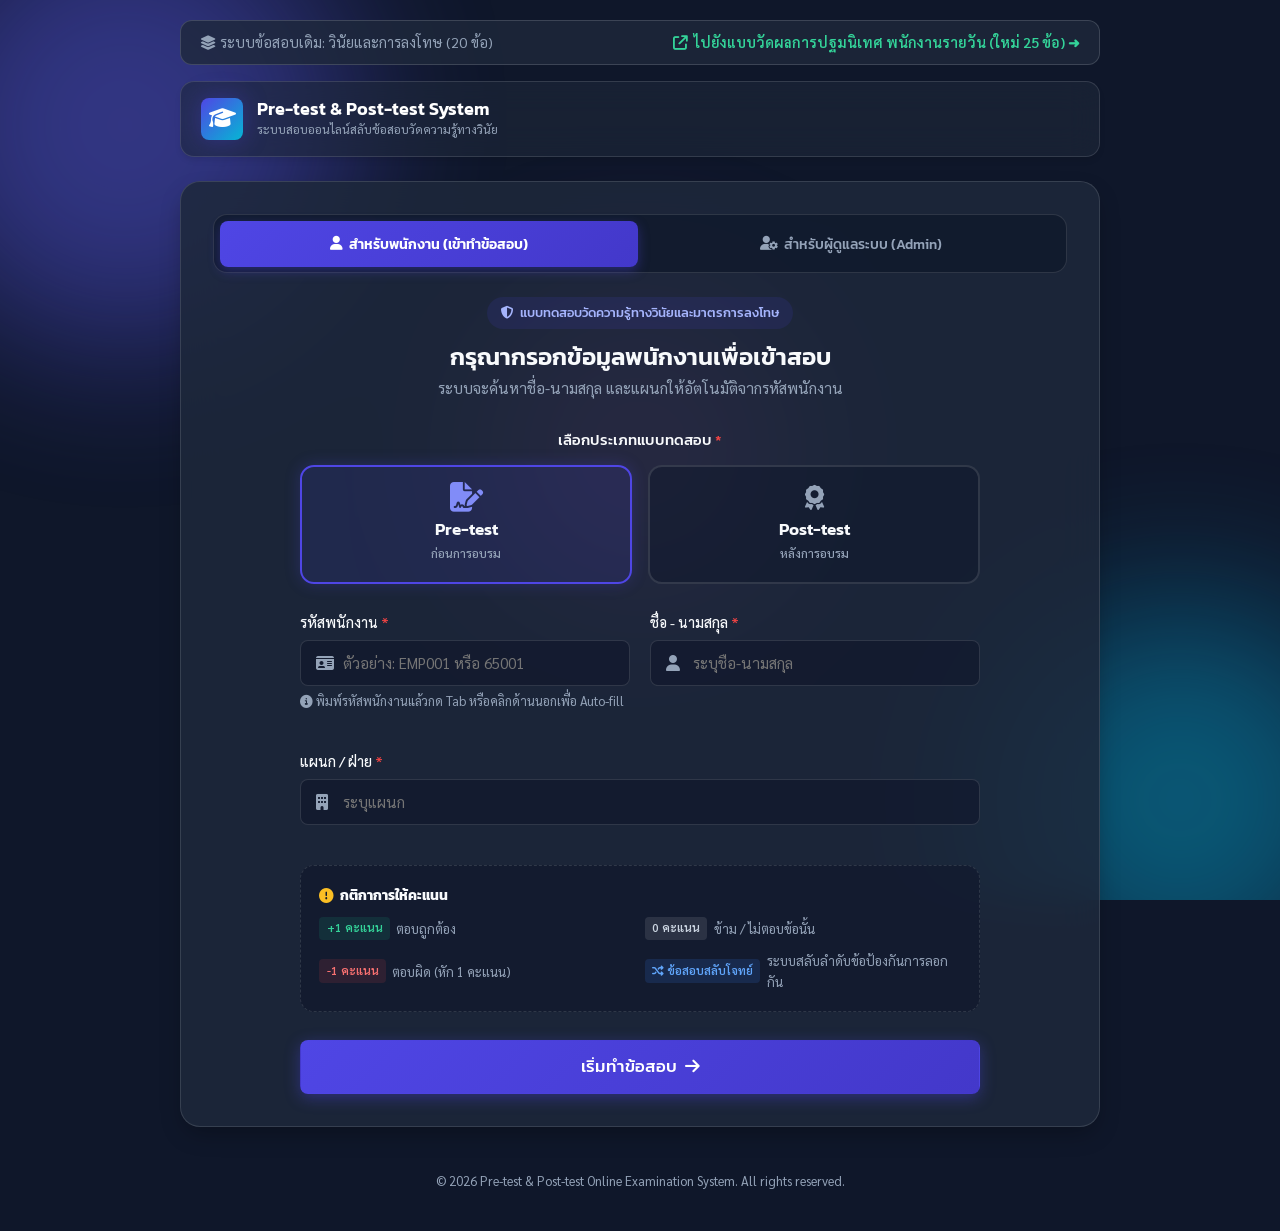
==== commit 0804c1d1: "Add files via upload" ====
--- a/index.html
+++ b/index.html
@@ -3,15 +3,15 @@
 <head>
   <meta charset="UTF-8">
   <meta name="viewport" content="width=device-width, initial-scale=1.0">
-  <title>แบบวัดผลการปฐมนิเทศ พนักงานรายวัน (เกณฑ์ผ่าน 80%)</title>
+  <title>ระบบข้อสอบ Pre-test & Post-test - วินัยและการลงโทษ</title>
   <!-- Google Fonts -->
   <link rel="preconnect" href="https://fonts.googleapis.com">
   <link rel="preconnect" href="https://fonts.gstatic.com" crossorigin>
   <link href="https://fonts.googleapis.com/css2?family=Kanit:wght@300;400;500;600;700&family=Sarabun:wght@300;400;500;600;700&display=swap" rel="stylesheet">
   <!-- FontAwesome Icons -->
   <link rel="stylesheet" href="https://cdnjs.cloudflare.com/ajax/libs/font-awesome/6.4.0/css/all.min.css">
-  <!-- CSS Styles -->
-  <link rel="stylesheet" href="./style.css?v=2.0">
+  <!-- CSS Styles with Cache Buster -->
+  <link rel="stylesheet" href="./style.css?v=1.4">
 </head>
 <body>
   <div class="background-decor">
@@ -21,186 +21,216 @@
   </div>
 
   <div class="app-container">
-    <!-- Top System Switch Banner -->
-    <div class="system-switch-bar">
+    <!-- System Switcher Banner -->
+    <div style="display: flex; justify-content: space-between; align-items: center; background: rgba(30, 41, 59, 0.8); border: 1px solid rgba(255, 255, 255, 0.15); padding: 0.6rem 1.2rem; border-radius: 12px; margin-bottom: 1rem; font-size: 0.9rem; flex-wrap: wrap; gap: 0.5rem;">
       <div>
-        <a href="../index.html"><i class="fa-solid fa-arrow-left"></i> กลับไประบบข้อสอบวินัยและการลงโทษ (เดิม)</a>
+        <span style="color: #94a3b8;"><i class="fa-solid fa-layer-group"></i> ระบบข้อสอบเดิม: วินัยและการลงโทษ (20 ข้อ)</span>
       </div>
       <div>
-        <span class="badge-pill bg-primary-soft">
-          <i class="fa-solid fa-sparkles"></i> ระบบใหม่: ปฐมนิเทศพนักงานรายวัน (25 ข้อ)
-        </span>
+        <a href="./orientation.html" style="color: #34d399; text-decoration: none; font-weight: 600; display: inline-flex; align-items: center; gap: 0.4rem;">
+          <i class="fa-solid fa-arrow-up-right-from-square"></i> ไปยังแบบวัดผลการปฐมนิเทศ พนักงานรายวัน (ใหม่ 25 ข้อ) ➜
+        </a>
       </div>
     </div>
 
-    <!-- Main Navbar -->
+    <!-- Navbar -->
     <header class="navbar">
       <div class="brand">
         <div class="brand-icon">
-          <i class="fa-solid fa-user-check"></i>
+          <i class="fa-solid fa-graduation-cap"></i>
         </div>
         <div class="brand-text">
-          <h1>แบบวัดผลการปฐมนิเทศ พนักงานรายวัน</h1>
-          <p>ระบบประเมินผลออนไลน์หลังปฐมนิเทศ (เกณฑ์ผ่าน 80% ขึ้นไป)</p>
-        </div>
-      </div>
-
-      <!-- Navigation Tabs (Accessible to both Employees & Admins) -->
-      <div class="nav-tabs-group">
-        <button id="nav-btn-exam" class="nav-tab-btn active">
-          <i class="fa-solid fa-pen-to-square"></i> เข้าทำข้อสอบ
+          <h1>Pre-test & Post-test System</h1>
+          <p>ระบบสอบออนไลน์สลับข้อสอบวัดความรู้ทางวินัย</p>
+        </div>
+      </div>
+      <div class="header-actions">
+        <!-- 📌 ปุ่มตั้งค่า Google Sheet จะถูกซ่อนไว้เป็นพิเศษ และแสดงเฉพาะในหน้าผู้ดูแลระบบ (Admin) เท่านั้น -->
+        <button id="btn-config-gs" class="btn btn-outline btn-sm hidden" title="ตั้งค่าการเชื่อมต่อ Google Sheets">
+          <i class="fa-solid fa-link"></i> <span id="gs-status-label">Google Sheet Sync</span>
         </button>
-        <button id="nav-btn-dashboard" class="nav-tab-btn">
-          <i class="fa-solid fa-chart-pie"></i> แดชบอร์ดติดตามผลสอบ
-        </button>
-        <button id="nav-btn-admin" class="nav-tab-btn">
-          <i class="fa-solid fa-gear"></i> ผู้ดูแลระบบ
-        </button>
       </div>
     </header>
 
-    <!-- Main Content Screens -->
+    <!-- Main Content Views -->
     <main class="main-content">
       
-      <!-- SCREEN 1: EMPLOYEE LOGIN / REGISTRATION -->
+      <!-- SCREEN 1: LOGIN MODE SELECTOR (EMPLOYEE vs ADMIN) -->
       <section id="screen-login" class="screen-card">
-        <div class="card-header text-center">
-          <div class="badge-pill bg-primary-soft">
-            <i class="fa-solid fa-building-user"></i> สำหรับพนักงานใหม่ (ทำหลังปฐมนิเทศเสร็จสิ้น)
-          </div>
-          <h2>กรอกรหัสพนักงานเพื่อเริ่มทำข้อสอบ</h2>
-          <p class="subtitle">ระบบจะค้นหาชื่อ-นามสกุล และแผนกให้อัตโนมัติจากฐานข้อมูล Google Sheet</p>
-        </div>
-
-        <form id="form-login" class="login-form">
-          <div class="form-grid">
-            <!-- Employee ID -->
-            <div class="form-group form-full-width">
-              <label for="input-emp-id">รหัสพนักงาน (Employee ID) <span class="required">*</span></label>
+        
+        <!-- Tabs Selector -->
+        <div class="mode-switch-tabs">
+          <button id="tab-employee-mode" class="mode-tab active">
+            <i class="fa-solid fa-user"></i> สำหรับพนักงาน (เข้าทำข้อสอบ)
+          </button>
+          <button id="tab-admin-mode" class="mode-tab">
+            <i class="fa-solid fa-user-gear"></i> สำหรับผู้ดูแลระบบ (Admin)
+          </button>
+        </div>
+
+        <!-- EMPLOYEE LOGIN FORM -->
+        <div id="view-employee-login">
+          <div class="card-header text-center">
+            <div class="badge-pill bg-primary-soft text-primary">
+              <i class="fa-solid fa-shield-halved"></i> แบบทดสอบวัดความรู้ทางวินัยและมาตรการลงโทษ
+            </div>
+            <h2>กรุณากรอกข้อมูลพนักงานเพื่อเข้าสอบ</h2>
+            <p class="subtitle">ระบบจะค้นหาชื่อ-นามสกุล และแผนกให้อัตโนมัติจากรหัสพนักงาน</p>
+          </div>
+
+          <form id="form-login" class="login-form">
+            <!-- Choice Test Type -->
+            <div class="form-group text-center">
+              <label class="form-label-bold">เลือกประเภทแบบทดสอบ <span class="required">*</span></label>
+              <div class="test-type-selector">
+                <label class="radio-card active" id="type-pre-label">
+                  <input type="radio" name="testType" value="Pre-test" id="radio-pre-test" checked>
+                  <div class="radio-content">
+                    <i class="fa-solid fa-file-signature"></i>
+                    <span class="radio-title">Pre-test</span>
+                    <span class="radio-desc">ก่อนการอบรม</span>
+                    <span id="badge-pre-done" class="badge-pill bg-success hidden" style="margin-top:0.4rem; font-size:0.75rem;"><i class="fa-solid fa-check"></i> ทำแล้ว</span>
+                  </div>
+                </label>
+                <label class="radio-card" id="type-post-label">
+                  <input type="radio" name="testType" value="Post-test" id="radio-post-test">
+                  <div class="radio-content">
+                    <i class="fa-solid fa-award"></i>
+                    <span class="radio-title">Post-test</span>
+                    <span class="radio-desc">หลังการอบรม</span>
+                    <span id="badge-post-done" class="badge-pill bg-success hidden" style="margin-top:0.4rem; font-size:0.75rem;"><i class="fa-solid fa-check"></i> ทำแล้ว</span>
+                  </div>
+                </label>
+              </div>
+              <small id="pretest-completed-notice" class="help-text text-warning hidden" style="margin-top:0.75rem; font-size:0.85rem;">
+                <i class="fa-solid fa-circle-check text-success"></i> คุณได้ทำ Pre-test เรียบร้อยแล้ว ระบบสลับมาที่ <strong>Post-test</strong> ให้โดยอัตโนมัติ
+              </small>
+            </div>
+
+            <div class="form-grid">
+              <!-- Employee ID -->
+              <div class="form-group">
+                <label for="input-emp-id">รหัสพนักงาน <span class="required">*</span></label>
+                <div class="input-with-icon">
+                  <i class="fa-solid fa-id-card input-icon"></i>
+                  <input type="text" id="input-emp-id" placeholder="ตัวอย่าง: EMP001 หรือ 65001" required autocomplete="off">
+                  <span id="lookup-spinner" class="spinner hidden"><i class="fa-solid fa-spinner fa-spin"></i></span>
+                </div>
+                <small class="help-text"><i class="fa-solid fa-circle-info"></i> พิมพ์รหัสพนักงานแล้วกด Tab หรือคลิกด้านนอกเพื่อ Auto-fill</small>
+              </div>
+
+              <!-- Full Name (Autofilled) -->
+              <div class="form-group">
+                <label for="input-fullname">ชื่อ - นามสกุล <span class="required">*</span></label>
+                <div class="input-with-icon">
+                  <i class="fa-solid fa-user input-icon"></i>
+                  <input type="text" id="input-fullname" placeholder="ระบุชื่อ-นามสกุล" required>
+                </div>
+                <span id="autofill-badge-name" class="autofill-tag hidden"><i class="fa-solid fa-circle-check"></i> Auto-filled</span>
+              </div>
+
+              <!-- Department (Autofilled) -->
+              <div class="form-group form-full-width">
+                <label for="input-department">แผนก / ฝ่าย <span class="required">*</span></label>
+                <div class="input-with-icon">
+                  <i class="fa-solid fa-building input-icon"></i>
+                  <input type="text" id="input-department" placeholder="ระบุแผนก" required>
+                </div>
+                <span id="autofill-badge-dept" class="autofill-tag hidden"><i class="fa-solid fa-circle-check"></i> Auto-filled</span>
+              </div>
+            </div>
+
+            <!-- Rules Summary Banner -->
+            <div class="rules-card">
+              <h4><i class="fa-solid fa-circle-exclamation text-warning"></i> กติกาการให้คะแนน</h4>
+              <ul class="rules-list">
+                <li><span class="badge-rule bg-success">+1 คะแนน</span> ตอบถูกต้อง</li>
+                <li><span class="badge-rule bg-neutral">0 คะแนน</span> ข้าม / ไม่ตอบข้อนั้น</li>
+                <li><span class="badge-rule bg-danger">-1 คะแนน</span> ตอบผิด (หัก 1 คะแนน)</li>
+                <li><span class="badge-rule bg-info"><i class="fa-solid fa-shuffle"></i> ข้อสอบสลับโจทย์</span> ระบบสลับลำดับข้อป้องกันการลอกกัน</li>
+              </ul>
+            </div>
+
+            <button type="submit" class="btn btn-primary btn-block btn-lg" id="btn-start-exam">
+              <span>เริ่มทำข้อสอบ</span> <i class="fa-solid fa-arrow-right"></i>
+            </button>
+          </form>
+        </div>
+
+        <!-- ADMIN LOGIN FORM -->
+        <div id="view-admin-login" class="hidden">
+          <div class="card-header text-center">
+            <div class="badge-pill bg-primary-soft text-primary">
+              <i class="fa-solid fa-lock"></i> ระบบผู้ดูแลระบบ (Admin Portal)
+            </div>
+            <h2>เข้าสู่ระบบเพื่อดูผลการสอบและจัดการข้อสอบ</h2>
+            <p class="subtitle">กรุณากรอกรหัสผ่านผู้ดูแลระบบเพื่อเข้าสู่ระบบ</p>
+          </div>
+
+          <form id="form-admin-login" class="login-form">
+            <div class="form-group">
+              <label for="input-admin-pass">รหัสผ่านแอดมิน (Admin Password) <span class="required">*</span></label>
               <div class="input-with-icon">
-                <i class="fa-solid fa-id-card input-icon"></i>
-                <input type="text" id="input-emp-id" placeholder="ตัวอย่าง: 088193, 090118 หรือ รหัสพนักงานของคุณ" required autocomplete="off">
-                <span id="lookup-spinner" class="spinner hidden"><i class="fa-solid fa-spinner fa-spin"></i></span>
-              </div>
-              <small class="help-text"><i class="fa-solid fa-circle-info"></i> พิมพ์รหัสพนักงานแล้วคลิกด้านนอกหรือกด Tab เพื่อ Auto-fill ข้อมูล</small>
-            </div>
-
-            <!-- Full Name (Autofilled) -->
-            <div class="form-group">
-              <label for="input-fullname">ชื่อ - นามสกุล <span class="required">*</span></label>
-              <div class="input-with-icon">
-                <i class="fa-solid fa-user input-icon"></i>
-                <input type="text" id="input-fullname" placeholder="ระบุชื่อ-นามสกุล" required>
-              </div>
-              <span id="autofill-badge-name" class="autofill-tag hidden"><i class="fa-solid fa-circle-check"></i> Auto-filled จากชีท</span>
-            </div>
-
-            <!-- Department (Autofilled) -->
-            <div class="form-group">
-              <label for="input-department">แผนก / ฝ่าย <span class="required">*</span></label>
-              <div class="input-with-icon">
-                <i class="fa-solid fa-building input-icon"></i>
-                <input type="text" id="input-department" placeholder="ระบุแผนก" required>
-              </div>
-              <span id="autofill-badge-dept" class="autofill-tag hidden"><i class="fa-solid fa-circle-check"></i> Auto-filled จากชีท</span>
-            </div>
-          </div>
-
-          <!-- Existing Attempt Notice (if already took the test before) -->
-          <div id="past-attempt-banner" class="alert hidden" style="background: rgba(99, 102, 241, 0.15); border: 1px solid rgba(99, 102, 241, 0.4); border-radius: var(--radius-md); padding: 1rem; margin-bottom: 1.5rem; color: #c7d2fe;">
-            <i class="fa-solid fa-clock-rotate-left"></i> <span id="past-attempt-text">คุณเคยทำข้อสอบนี้มาแล้ว</span>
-          </div>
-
-          <!-- Rules Summary Banner -->
-          <div class="rules-card">
-            <h4><i class="fa-solid fa-circle-info text-primary"></i> กติกาและเกณฑ์การสอบ (สำคัญ)</h4>
-            <ul class="rules-list">
-              <li><span class="badge-rule bg-danger" style="background:#ef4444; color:white;">* ต้องตอบครบ 25 ข้อ</span> ห้ามข้ามส่ง (ต้องตอบคำถามให้ครบทุกข้อ)</li>
-              <li><span class="badge-rule bg-warning" style="color:#000;">ข้ามข้อชั่วคราวได้</span> ข้ามไปตอบข้ออื่นได้ แต่ต้องวนกลับมาตอบให้ครบก่อนส่ง</li>
-              <li><span class="badge-rule bg-accent-soft" style="color:#a5b4fc;"><i class="fa-solid fa-shuffle"></i> สลับโจทย์เฉพาะบุคคล</span> ข้อสอบสลับข้ออัตโนมัติ ป้องกันการลอกกัน</li>
-              <li><span class="badge-rule bg-success">+1 คะแนน / ข้อ</span> ตอบถูกได้ 1 คะแนน (ตอบผิดได้ 0 คะแนน)</li>
-              <li><span class="badge-rule bg-warning" style="color:#000;">เกณฑ์ผ่าน 80%</span> ต้องได้ 20 คะแนนขึ้นไป (เต็ม 25 คะแนน)</li>
-              <li><span class="badge-rule bg-neutral"><i class="fa-solid fa-rotate-right"></i> สอบซ้ำได้</span> หากไม่ผ่าน 80% มีปุ่มให้ทำใหม่</li>
-            </ul>
-          </div>
-
-          <button type="submit" class="btn btn-primary btn-block btn-lg" id="btn-start-exam">
-            <span>เริ่มทำแบบวัดผลการปฐมนิเทศ</span> <i class="fa-solid fa-arrow-right"></i>
-          </button>
-        </form>
+                <i class="fa-solid fa-key input-icon"></i>
+                <input type="password" id="input-admin-pass" placeholder="กรอกรหัสผ่านแอดมิน" required>
+              </div>
+            </div>
+
+            <button type="submit" class="btn btn-primary btn-block btn-lg">
+              <i class="fa-solid fa-right-to-bracket"></i> เข้าสู่หน้า Admin Dashboard
+            </button>
+          </form>
+        </div>
+
       </section>
 
       <!-- SCREEN 2: EXAM QUIZ INTERFACE -->
       <section id="screen-quiz" class="screen-card hidden">
-        <!-- Quiz Header Bar -->
+        <!-- Exam Info Header -->
         <div class="quiz-header-bar">
           <div class="user-meta-chip">
-            <i class="fa-solid fa-circle-user"></i>
+            <i class="fa-solid fa-user-circle"></i>
             <div class="user-meta-info">
-              <strong id="quiz-user-name">ชื่อผู้เข้าสอบ</strong>
-              <span id="quiz-user-dept">แผนก | รหัสพนักงาน: <span id="quiz-user-empid">-</span> | <span id="quiz-attempt-badge" class="badge-pill bg-accent-soft">รอบที่ 1</span></span>
+              <strong id="quiz-user-name">นาย สมชาย ใจดี</strong>
+              <span id="quiz-user-dept">ฝ่ายทรัพยากรมนุษย์ | <span id="quiz-test-type-badge" class="badge-pill bg-primary-soft">Pre-test</span></span>
             </div>
           </div>
 
           <div class="quiz-progress-wrapper">
             <div class="quiz-progress-text">
               <span>ความคืบหน้า</span>
-              <strong id="quiz-progress-num">1 / 25</strong>
+              <strong id="quiz-progress-num">1 / 20</strong>
             </div>
             <div class="progress-bar-bg">
-              <div id="quiz-progress-fill" class="progress-bar-fill" style="width: 4%;"></div>
-            </div>
-          </div>
-        </div>
-
-        <!-- Anti-Cheating & Skipped Question Tracker Bar -->
-        <div class="skipped-tracker-card">
-          <div class="skipped-tracker-header">
-            <div style="display:flex; align-items:center; gap:0.5rem; flex-wrap:wrap;">
-              <span class="badge-pill bg-accent-soft" style="font-size:0.8rem;">
-                <i class="fa-solid fa-shuffle"></i> ข้อสอบสลับข้อเฉพาะบุคคล (ป้องกันการลอก)
-              </span>
-              <span id="tracker-status-pill" class="badge-pill bg-warning text-dark" style="font-size:0.8rem;">
-                <i class="fa-solid fa-triangle-exclamation"></i> ข้ามไป/ยังไม่ตอบ <strong id="tracker-skipped-count">25</strong> ข้อ
-              </span>
-            </div>
-
-            <!-- Visual Legend -->
-            <div class="matrix-legend">
-              <span class="matrix-legend-item"><span class="matrix-dot dot-answered"></span> ตอบแล้ว</span>
-              <span class="matrix-legend-item"><span class="matrix-dot dot-skipped"></span> ข้ามไป (ยังไม่ตอบ)</span>
-              <span class="matrix-legend-item"><span class="matrix-dot dot-current"></span> ข้อปัจจุบัน</span>
-            </div>
-          </div>
-
-          <!-- Question Matrix Grid (25 questions) -->
+              <div id="quiz-progress-fill" class="progress-bar-fill" style="width: 5%;"></div>
+            </div>
+          </div>
+        </div>
+
+        <!-- Question Navigation Matrix Toggle -->
+        <div class="matrix-toggle-bar">
+          <span>ข้อสอบทั้งหมด 20 ข้อ (สลับโจทย์)</span>
+          <button id="btn-toggle-matrix" class="btn btn-sm btn-ghost">
+            <i class="fa-solid fa-table-cells"></i> แผงเลือกข้อ <i class="fa-solid fa-chevron-down"></i>
+          </button>
+        </div>
+
+        <!-- Matrix Sheet Dropdown -->
+        <div id="question-matrix-panel" class="question-matrix-panel hidden">
           <div class="matrix-grid" id="matrix-buttons-container">
-            <!-- Dynamic 1..25 buttons -->
-          </div>
-
-          <!-- Live Skipped Questions Alert & Pills List -->
-          <div class="skipped-pills-wrapper" id="skipped-pills-bar">
-            <span class="skipped-pills-label" id="skipped-pills-label">
-              <i class="fa-solid fa-triangle-exclamation"></i> ข้อที่ข้ามไป (คลิกเพื่อวนกลับไปตอบ):
-            </span>
-            <div class="skipped-pills-list" id="skipped-pills-container">
-              <!-- Dynamically populated pills -->
-            </div>
-            <button type="button" id="btn-jump-next-skipped" class="btn btn-warning-soft btn-sm" style="margin-left:auto;">
-              <i class="fa-solid fa-arrow-rotate-right"></i> วนไปตอบข้อที่ข้ามถัดไป
-            </button>
-          </div>
-        </div>
-
-        <!-- Question Card -->
+            <!-- Dynamic 1..20 buttons -->
+          </div>
+        </div>
+
+        <!-- Single Question Container Card -->
         <div class="question-card">
           <div class="question-header">
-            <span class="question-number-tag" id="q-number-label">ข้อที่ 1 จาก 25</span>
+            <span class="question-number-tag" id="q-number-label">ข้อที่ 1</span>
             <span class="status-answered-tag" id="q-status-tag"><i class="fa-regular fa-circle"></i> ยังไม่ได้ตอบ</span>
           </div>
 
           <h3 class="question-title" id="q-text-body">
-            ข้อความคำถาม
+            1. หลักขอบเขตทางวินัย คือ หลักอาณาเขต หลักวันและเวลาทำงาน หลักความจำเป็น
           </h3>
 
           <!-- Options Container -->
@@ -208,26 +238,22 @@
             <!-- True / False options generated dynamically -->
           </div>
 
-          <!-- Clear Answer Option -->
+          <!-- Unselect Choice Option -->
           <div class="clear-answer-wrapper">
             <button type="button" id="btn-clear-answer" class="btn-clear-choice hidden">
-              <i class="fa-solid fa-rotate-left"></i> ล้างคำตอบเพื่อข้ามข้อนี้ไปก่อน (ต้องวนกลับมาตอบก่อนส่ง)
-            </button>
-          </div>
-        </div>
-
-        <!-- Quiz Footer Controls -->
+              <i class="fa-solid fa-rotate-left"></i> ยกเลิกคำตอบในข้อนี้ (ไม่ตอบ = 0 คะแนน)
+            </button>
+          </div>
+        </div>
+
+        <!-- Exam Controls Footer -->
         <div class="quiz-footer-controls">
           <button id="btn-prev-q" class="btn btn-outline">
             <i class="fa-solid fa-chevron-left"></i> ข้อก่อนหน้า
           </button>
 
-          <button type="button" id="btn-footer-next-skipped" class="btn btn-outline btn-sm">
-            <i class="fa-solid fa-arrow-rotate-right text-warning"></i> วนไปข้อที่ข้าม (<span id="footer-skipped-count">25</span>)
-          </button>
-
           <span class="question-summary-badge" id="answered-count-badge">
-            ตอบแล้ว 0/25 ข้อ
+            ตอบแล้ว 0/20 ข้อ
           </span>
 
           <button id="btn-next-q" class="btn btn-primary">
@@ -235,12 +261,12 @@
           </button>
 
           <button id="btn-submit-exam" class="btn btn-success hidden">
-            <i class="fa-solid fa-paper-plane"></i> ตรวจและส่งข้อสอบ
+            <i class="fa-solid fa-paper-plane"></i> ส่งข้อสอบ
           </button>
         </div>
       </section>
 
-      <!-- SCREEN 3: RESULT SCREEN (STRICT: Total Score and % ONLY) -->
+      <!-- SCREEN 3: RESULT SCORE & DETAILED REVIEW -->
       <section id="screen-result" class="screen-card hidden">
         <div class="result-hero text-center">
           <div id="result-status-icon" class="result-badge-icon pass">
@@ -248,135 +274,164 @@
           </div>
           
           <h2 id="result-title">ผลการสอบ: ผ่านเกณฑ์ (PASS)</h2>
-          <p id="result-subtitle" class="subtitle">ยินดีด้วย! คุณผ่านเกณฑ์การทดสอบ 80% ขึ้นไป</p>
+          <p id="result-subtitle">คุณทำคะแนนได้ตามเกณฑ์ประเมินที่กำหนดไว้</p>
 
           <!-- Big Score Board -->
           <div class="score-card-hero">
             <div class="score-main-number">
-              <span id="res-score-value">22</span>
-              <span class="score-max">/ 25</span>
-            </div>
-            <div class="score-percentage-pill pass" id="res-score-percent">88.0%</div>
-          </div>
-
-          <!-- Attempt Information -->
-          <div>
-            <div class="attempt-info-box">
-              <i class="fa-solid fa-calendar-check text-primary"></i>
-              <span id="res-attempt-info">การสอบครั้งที่ 1</span>
-            </div>
+              <span id="res-score-value">18</span>
+              <span class="score-max">/ 20</span>
+            </div>
+            <div class="score-percentage-pill" id="res-score-percent">90.0%</div>
           </div>
 
           <!-- Google Sheet Sync Status Indicator -->
           <div class="sync-status-bar" id="sync-status-box">
             <i class="fa-solid fa-sync fa-spin" id="sync-icon"></i>
-            <span id="sync-status-text">กำลังบันทึกผลสอบไปยัง Google Sheet...</span>
-          </div>
-
-          <!-- Action Buttons -->
-          <div class="result-actions">
-            <!-- Retest Button (Shown ONLY if score < 80%) -->
-            <button id="btn-retest-exam" class="btn btn-retest hidden">
-              <i class="fa-solid fa-rotate-right"></i> <span id="retest-button-label">ทำข้อสอบใหม่ (ครั้งที่ 2)</span>
-            </button>
-
-            <!-- Dashboard Button -->
-            <button id="btn-view-dashboard" class="btn btn-outline btn-lg">
-              <i class="fa-solid fa-chart-pie"></i> ดูแดชบอร์ดติดตามผลสอบ
-            </button>
-
-            <!-- Back Home Button -->
-            <button id="btn-back-home" class="btn btn-outline btn-lg">
-              <i class="fa-solid fa-house"></i> กลับหน้าหลัก
-            </button>
+            <span id="sync-status-text">กำลังส่งผลสอบไปยัง Google Sheet...</span>
+          </div>
+
+          <!-- Metrics Stat Grid -->
+          <div class="stats-grid">
+            <div class="stat-box success">
+              <div class="stat-icon"><i class="fa-solid fa-check"></i></div>
+              <div class="stat-info">
+                <strong id="stat-correct-count">13 ข้อ</strong>
+                <span id="stat-correct-sub">ตอบถูก (+13)</span>
+              </div>
+            </div>
+            <div class="stat-box danger">
+              <div class="stat-icon"><i class="fa-solid fa-xmark"></i></div>
+              <div class="stat-info">
+                <strong id="stat-wrong-count">7 ข้อ</strong>
+                <span id="stat-wrong-sub">ตอบผิด (-7)</span>
+              </div>
+            </div>
+            <div class="stat-box neutral">
+              <div class="stat-icon"><i class="fa-solid fa-minus"></i></div>
+              <div class="stat-info">
+                <strong id="stat-unanswered-count">0 ข้อ</strong>
+                <span id="stat-unanswered-sub">ไม่ได้ตอบ (0)</span>
+              </div>
+            </div>
+          </div>
+        </div>
+
+        <!-- Action Bar -->
+        <div class="result-actions">
+          <button id="btn-restart-exam" class="btn btn-primary btn-lg">
+            <i class="fa-solid fa-rotate"></i> ทำข้อสอบอีกครั้ง / กลับหน้าหลัก
+          </button>
+          <button id="btn-toggle-review" class="btn btn-outline btn-lg">
+            <i class="fa-solid fa-list-check"></i> ดูเฉลยและคำอธิบายอย่างละเอียด
+          </button>
+        </div>
+
+        <!-- Review Section (Expandable) -->
+        <div id="review-section" class="review-section hidden">
+          <h3 class="review-title"><i class="fa-solid fa-square-poll-vertical"></i> สรุปผลการตอบและเฉลยรายข้อ</h3>
+          <div id="review-cards-list" class="review-cards-list">
+            <!-- Generated dynamically -->
           </div>
         </div>
       </section>
 
-      <!-- SCREEN 4: LIVE DASHBOARD (Accessible to both Employees & Admins) -->
-      <section id="screen-dashboard" class="screen-card hidden">
-        <div class="dashboard-top-bar">
-          <div>
-            <h2><i class="fa-solid fa-chart-line text-primary"></i> แดชบอร์ดติดตามผลสอบปฐมนิเทศ</h2>
-            <p class="subtitle">ติดตามสถานะแบบเรียลไทม์: ใครสอบผ่าน ใครยังไม่ผ่าน และใครยังไม่เสร็จ</p>
-          </div>
-          <div>
-            <button id="btn-refresh-dashboard" class="btn btn-outline btn-sm">
-              <i class="fa-solid fa-arrows-rotate"></i> รีเฟรชข้อมูล
-            </button>
-          </div>
-        </div>
-
-        <!-- 4 Summary Metric Cards -->
-        <div class="dashboard-metrics-grid">
-          <div class="dash-metric-card total">
-            <div class="dash-metric-icon"><i class="fa-solid fa-users"></i></div>
-            <div class="dash-metric-info">
-              <strong id="dash-total-emp">0 คน</strong>
-              <span>พนักงานทั้งหมดในระบบ</span>
-            </div>
-          </div>
-
-          <div class="dash-metric-card pass">
-            <div class="dash-metric-icon"><i class="fa-solid fa-circle-check"></i></div>
-            <div class="dash-metric-info">
-              <strong id="dash-pass-count">0 คน (0%)</strong>
-              <span>สอบผ่านเกณฑ์ (≥ 80%)</span>
-            </div>
-          </div>
-
-          <div class="dash-metric-card fail">
-            <div class="dash-metric-icon"><i class="fa-solid fa-circle-xmark"></i></div>
-            <div class="dash-metric-info">
-              <strong id="dash-fail-count">0 คน (0%)</strong>
-              <span>ยังไม่ผ่าน (< 80% / ต้องทำใหม่)</span>
-            </div>
-          </div>
-
-          <div class="dash-metric-card pending">
-            <div class="dash-metric-icon"><i class="fa-solid fa-clock"></i></div>
-            <div class="dash-metric-info">
-              <strong id="dash-pending-count">0 คน (0%)</strong>
-              <span>ยังไม่เสร็จ / ยังไม่ได้สอบ</span>
-            </div>
-          </div>
-        </div>
-
-        <!-- Dashboard Toolbar (Search & Filter) -->
-        <div class="dashboard-toolbar">
-          <div class="dash-search-box">
-            <input type="text" id="dash-search-input" placeholder="🔍 ค้นหารหัสพนักงาน, ชื่อ หรือ แผนก...">
-          </div>
-          <div class="dash-filters-group">
-            <select id="dash-filter-status">
-              <option value="ALL">สถานะทั้งหมด (ผ่าน / ยังไม่ผ่าน / ยังไม่เสร็จ)</option>
-              <option value="PASS">🟢 เฉพาะที่สอบผ่าน (PASS)</option>
-              <option value="FAIL">🔴 เฉพาะที่ยังไม่ผ่าน (FAIL)</option>
-              <option value="PENDING">🟡 เฉพาะที่ยังไม่เสร็จ / ยังไม่ได้ทำ (PENDING)</option>
+      <!-- SCREEN 4: ADMIN DASHBOARD (REAL-TIME RESULTS & METRICS) -->
+      <section id="screen-admin" class="screen-card hidden">
+        <div class="admin-dashboard-header">
+          <h2><i class="fa-solid fa-chart-line text-primary"></i> รายงานผลการสอบผู้เข้าสอบ (Admin Dashboard)</h2>
+          <div class="header-actions">
+            <button id="btn-admin-open-editor" class="btn btn-outline btn-sm">
+              <i class="fa-solid fa-pen-to-square"></i> แก้ไขคำถาม & เฉลย
+            </button>
+            <button id="btn-admin-logout" class="btn btn-danger-soft btn-sm">
+              <i class="fa-solid fa-right-from-bracket"></i> ออกจากระบบ
+            </button>
+          </div>
+        </div>
+
+        <!-- Dynamic Overview Metrics Grid (Updates automatically based on filters selected) -->
+        <div class="metrics-block">
+          <div class="metrics-block-header">
+            <span id="adm-metrics-title" class="badge-pill bg-primary-soft text-primary">
+              <i class="fa-solid fa-chart-pie"></i> สรุปผลการสอบ (คำนวณอัตโนมัติจากตัวกรองที่เลือก)
+            </span>
+          </div>
+          <div class="admin-metrics-grid">
+            <div class="metric-card total">
+              <div class="metric-icon"><i class="fa-solid fa-users"></i></div>
+              <div class="metric-content">
+                <strong id="adm-total-takers">0 คน</strong>
+                <span>ผู้เข้าสอบในกลุ่มนี้</span>
+              </div>
+            </div>
+
+            <div class="metric-card pass">
+              <div class="metric-icon"><i class="fa-solid fa-circle-check"></i></div>
+              <div class="metric-content">
+                <strong id="adm-pass-count">0 คน (0%)</strong>
+                <span>สอบผ่านเกณฑ์</span>
+              </div>
+            </div>
+
+            <div class="metric-card fail">
+              <div class="metric-icon"><i class="fa-solid fa-circle-xmark"></i></div>
+              <div class="metric-content">
+                <strong id="adm-fail-count">0 คน (0%)</strong>
+                <span>สอบไม่ผ่านเกณฑ์</span>
+              </div>
+            </div>
+
+            <div class="metric-card avg">
+              <div class="metric-icon"><i class="fa-solid fa-star"></i></div>
+              <div class="metric-content">
+                <strong id="adm-avg-score">0 / 20</strong>
+                <span>คะแนนเฉลี่ย</span>
+              </div>
+            </div>
+          </div>
+        </div>
+
+        <!-- Admin Toolbar (Search & Filter) -->
+        <div class="admin-toolbar" style="margin-top: 1.5rem;">
+          <div class="admin-search-box">
+            <input type="text" id="adm-search-input" placeholder="🔍 ค้นหารหัสพนักงาน, ชื่อ หรือ แผนก...">
+          </div>
+          <div class="admin-filters">
+            <select id="adm-filter-type">
+              <option value="ALL">ประเภททั้งหมด (Pre & Post)</option>
+              <option value="Pre-test">เฉพาะ Pre-test</option>
+              <option value="Post-test">เฉพาะ Post-test</option>
+              <option value="PENDING_POST">⚠️ ค้างทำ Post-test (ทำ Pre แล้ว)</option>
             </select>
-            <button id="btn-export-csv" class="btn btn-outline btn-sm">
+            <select id="adm-filter-status">
+              <option value="ALL">สถานะทั้งหมด</option>
+              <option value="PASS">เฉพาะ ผ่าน (PASS)</option>
+              <option value="FAIL">เฉพาะ ไม่ผ่าน (FAIL)</option>
+            </select>
+            <button id="btn-admin-export-csv" class="btn btn-outline btn-sm">
               <i class="fa-solid fa-file-csv"></i> ส่งออก CSV
             </button>
           </div>
         </div>
 
-        <!-- Dashboard Table -->
-        <div class="table-container">
-          <table class="custom-table">
+        <!-- Results Table -->
+        <div class="results-table-container">
+          <table class="results-table">
             <thead>
               <tr>
-                <th>ลำดับ</th>
+                <th>วัน-เวลา</th>
                 <th>รหัสพนักงาน</th>
                 <th>ชื่อ - นามสกุล</th>
                 <th>แผนก</th>
-                <th>สถานะผลสอบ</th>
-                <th>คะแนนล่าสุด</th>
+                <th>ประเภท</th>
+                <th>คะแนนที่ได้</th>
                 <th>คิดเป็น %</th>
                 <th>รอบที่ทำสอบ</th>
-                <th>วัน-เวลาที่ส่งล่าสุด</th>
+                <th>ผลการสอบ</th>
               </tr>
             </thead>
-            <tbody id="dash-table-body">
+            <tbody id="adm-table-body">
               <!-- Dynamically populated rows -->
             </tbody>
           </table>
@@ -385,111 +440,60 @@
 
     </main>
 
-    <!-- Modal 1: Admin Authentication & Tools -->
-    <div id="modal-admin-auth" class="modal-overlay hidden">
+    <!-- Modal 1: Google Sheet Config (Strictly Hidden by Default) -->
+    <div id="modal-gs-config" class="modal-overlay hidden">
       <div class="modal-card">
         <div class="modal-header">
-          <h3><i class="fa-solid fa-lock"></i> เข้าสู่โหมดผู้ดูแลระบบ (Admin)</h3>
-          <button class="modal-close" id="btn-close-admin-auth">&times;</button>
+          <h3><i class="fa-solid fa-link"></i> ตั้งค่าการเชื่อมต่อ Google Sheets API</h3>
+          <button class="modal-close" id="btn-close-gs-modal">&times;</button>
         </div>
         <div class="modal-body">
-          <form id="form-admin-auth">
-            <div class="form-group">
-              <label for="input-admin-pass">รหัสผ่านผู้ดูแลระบบ (Admin Password) <span class="required">*</span></label>
-              <div class="input-with-icon">
-                <i class="fa-solid fa-key input-icon"></i>
-                <input type="password" id="input-admin-pass" placeholder="กรอกรหัสผ่านแอดมิน" required>
-              </div>
-            </div>
-            <button type="submit" class="btn btn-primary btn-block">ยืนยันรหัสผ่าน</button>
-          </form>
+          <p>นำ Web App URL ที่ได้จากการ Deploy Google Apps Script ใน Google Sheet ของคุณมาวางที่นี่:</p>
+          <div class="form-group">
+            <label for="input-gs-url">Google Apps Script Web App URL:</label>
+            <input type="url" id="input-gs-url" class="form-control" placeholder="https://script.google.com/macros/s/AKfycb.../exec">
+            <small class="help-text">ลิงก์ Google Sheet ปัจจุบันของคุณ: <a href="https://docs.google.com/spreadsheets/d/1tmgXgn_inkEabJ5LzRLMa-zDLOf7hTW3CxGWKPPdu9I/edit" target="_blank" class="text-link">ดูชีทที่นี่ <i class="fa-solid fa-arrow-up-right-from-square"></i></a></small>
+          </div>
+          <div class="alert alert-info">
+            <i class="fa-solid fa-lightbulb"></i> คัดลอกโค้ดจากไฟล์ <code>Code.gs</code> ไปใส่ในเมนู <strong>ส่วนขยาย (Extensions) -> Apps Script</strong> ใน Google Sheet ของคุณ
+          </div>
+        </div>
+        <div class="modal-footer">
+          <button id="btn-test-gs" class="btn btn-outline">ทดสอบการเชื่อมต่อ</button>
+          <button id="btn-save-gs" class="btn btn-primary">บันทึกการตั้งค่า</button>
         </div>
       </div>
     </div>
 
-    <!-- Modal 2: Admin Settings & Question Editor -->
-    <div id="modal-admin-panel" class="modal-overlay hidden">
+    <!-- Modal 2: Admin Question Editor (Strictly Hidden by Default) -->
+    <div id="modal-admin-editor" class="modal-overlay hidden">
       <div class="modal-card modal-lg">
         <div class="modal-header">
-          <h3><i class="fa-solid fa-sliders"></i> แผงควบคุมผู้ดูแลระบบ (Admin Settings)</h3>
-          <button class="modal-close" id="btn-close-admin-panel">&times;</button>
+          <h3><i class="fa-solid fa-pen-to-square"></i> แก้ไขชุดคำถาม & เฉลย (Question Editor)</h3>
+          <button class="modal-close" id="btn-close-admin-modal">&times;</button>
         </div>
         <div class="modal-body">
-          <!-- Google Sheet Web App URL setting -->
-          <div class="form-group">
-            <label for="input-gs-url">Google Apps Script Web App URL:</label>
-            <input type="url" id="input-gs-url" class="form-control" style="width:100%; padding:0.6rem; background:rgba(0,0,0,0.3); border:1px solid var(--border-color); color:white; border-radius:var(--radius-sm);" placeholder="https://script.google.com/macros/s/.../exec">
-            <small class="help-text">URL ที่ใช้เชื่อมต่อ Google Sheet เพื่อบันทึกผลสอบและดึงข้อมูลพนักงาน</small>
-            <div style="margin-top: 0.5rem; display: flex; gap: 0.5rem;">
-              <button type="button" id="btn-test-gs-url" class="btn btn-outline btn-sm"><i class="fa-solid fa-plug"></i> ทดสอบการเชื่อมต่อ</button>
-              <button type="button" id="btn-save-gs-url" class="btn btn-primary btn-sm"><i class="fa-solid fa-floppy-disk"></i> บันทึก URL</button>
-            </div>
-          </div>
-
-          <hr style="border: none; border-top: 1px solid var(--border-color); margin: 1.5rem 0;">
-
-          <!-- Question Editor -->
-          <div style="display: flex; justify-content: space-between; align-items: center; margin-bottom: 1rem;">
-            <h4><i class="fa-solid fa-pen-to-square"></i> แก้ไขคำถามและเฉลย 25 ข้อ</h4>
-            <div>
-              <button type="button" id="btn-reset-questions" class="btn btn-danger-soft btn-sm"><i class="fa-solid fa-rotate-left"></i> คืนค่า 25 ข้อเดิม</button>
-              <button type="button" id="btn-export-json" class="btn btn-outline btn-sm"><i class="fa-solid fa-download"></i> ดาวน์โหลด JSON</button>
-            </div>
-          </div>
-          
+          <p>คุณสามารถแก้ไขคำถาม เปลี่ยนคำตอบ (ถูก/ผิด) และคำอธิบายเฉลยได้ที่นี่ ข้อมูลจะบันทึกอัตโนมัติในเบราว์เซอร์:</p>
           <div id="admin-questions-list" class="admin-questions-editor-list">
-            <!-- Dynamically populated question editor list -->
+            <!-- Render list of 20 questions with edit inputs -->
           </div>
         </div>
         <div class="modal-footer">
-          <button type="button" id="btn-save-questions" class="btn btn-primary"><i class="fa-solid fa-floppy-disk"></i> บันทึกการแก้ไขคำถาม</button>
-        </div>
-      </div>
-    </div>
-
-    <!-- Modal 3: Alert Incomplete Submission (Cannot submit if questions are skipped) -->
-    <div id="modal-incomplete-alert" class="modal-overlay hidden">
-      <div class="modal-card" style="max-width: 480px;">
-        <div class="modal-header" style="background: rgba(239, 68, 68, 0.15); border-bottom: 1px solid rgba(239, 68, 68, 0.3);">
-          <h3 style="color: #f87171;"><i class="fa-solid fa-triangle-exclamation"></i> ยังตอบคำถามไม่ครบ 25 ข้อ</h3>
-          <button class="modal-close" id="btn-close-incomplete-modal">&times;</button>
-        </div>
-        <div class="modal-body text-center" style="padding: 1.5rem;">
-          <div style="font-size: 3rem; color: #f59e0b; margin-bottom: 0.75rem;">
-            <i class="fa-solid fa-circle-exclamation"></i>
-          </div>
-          <h4 style="color: #ffffff; font-size: 1.2rem; margin-bottom: 0.5rem;">ระบบไม่อนุญาตให้ข้ามส่งข้อสอบค่ะ</h4>
-          <p style="color: #9ca3af; font-size: 0.95rem; margin-bottom: 1.25rem;">
-            พนักงานต้องตอบคำถามให้ครบทั้ง 25 ข้อก่อนส่งข้อสอบ<br>
-            ขณะนี้ตอบไปแล้ว <strong id="modal-inc-answered" style="color:#34d399;">0</strong> / 25 ข้อ 
-            (ยังขาดอีก <strong id="modal-inc-remaining" style="color:#f87171;">25</strong> ข้อ)
-          </p>
-
-          <div style="background: rgba(15, 23, 42, 0.8); border: 1px solid var(--border-color); border-radius: var(--radius-md); padding: 0.9rem; text-align: left; margin-bottom: 1.25rem;">
-            <strong style="color: #fbbf24; font-size: 0.85rem; display: block; margin-bottom: 0.5rem;">
-              <i class="fa-solid fa-list-check"></i> ข้อที่ข้ามไปและต้องวนกลับมาตอบ (คลิกเพื่อไปข้อนั้นทันที):
-            </strong>
-            <div id="modal-inc-pills" style="display: flex; gap: 0.4rem; flex-wrap: wrap; max-height: 120px; overflow-y: auto;">
-              <!-- Dynamic pills -->
-            </div>
-          </div>
-
-          <button type="button" id="btn-modal-go-answer" class="btn btn-warning btn-block btn-lg" style="color: #000; font-weight: 700;">
-            <i class="fa-solid fa-arrow-rotate-right"></i> วนกลับไปตอบข้อที่ข้ามทันที
-          </button>
+          <button id="btn-reset-questions" class="btn btn-danger-soft"><i class="fa-solid fa-rotate-left"></i> คืนค่าเริ่มต้น (20 ข้อเดิม)</button>
+          <button id="btn-export-json" class="btn btn-outline"><i class="fa-solid fa-download"></i> ส่งออก JSON</button>
+          <button id="btn-save-questions" class="btn btn-primary"><i class="fa-solid fa-floppy-disk"></i> บันทึกคำถาม</button>
         </div>
       </div>
     </div>
 
     <!-- Footer -->
     <footer class="footer text-center">
-      <p>&copy; 2026 แบบวัดผลการปฐมนิเทศ พนักงานรายวัน (Orientation Exam System). All rights reserved.</p>
+      <p>&copy; 2026 Pre-test & Post-test Online Examination System. All rights reserved.</p>
     </footer>
   </div>
 
-  <!-- Scripts -->
-  <script src="./quiz.js?v=2.0"></script>
-  <script src="./app.js?v=2.0"></script>
+  <!-- Scripts with Cache Buster -->
+  <script src="./quiz.js?v=1.4"></script>
+  <script src="./app.js?v=1.4"></script>
 </body>
 </html>
-
--- a/style.css
+++ b/style.css
@@ -1,42 +1,37 @@
 /* ==========================================================================
-   Orientation Exam System - Modern Responsive CSS
-   แบบวัดผลการปฐมนิเทศ พนักงานรายวัน (เกณฑ์ผ่าน 80%)
+   Pre-test & Post-test System - Modern Responsive CSS
    ========================================================================== */
 
 :root {
-  /* Color Palette - Fresh Emerald & Indigo Accent */
-  --primary: #059669;
-  --primary-hover: #047857;
-  --primary-light: #ecfdf5;
-  --primary-soft: rgba(5, 150, 105, 0.15);
+  /* Color Palette */
+  --primary: #4f46e5;
+  --primary-hover: #4338ca;
+  --primary-light: #eef2ff;
+  --primary-soft: rgba(79, 70, 229, 0.12);
   
-  --accent: #6366f1;
-  --accent-hover: #4f46e5;
-  --accent-soft: rgba(99, 102, 241, 0.15);
-
   --secondary: #06b6d4;
   --success: #10b981;
-  --success-soft: rgba(16, 185, 129, 0.15);
+  --success-soft: rgba(16, 185, 129, 0.12);
   --danger: #ef4444;
-  --danger-soft: rgba(239, 68, 68, 0.15);
+  --danger-soft: rgba(239, 68, 68, 0.12);
   --warning: #f59e0b;
-  --warning-soft: rgba(245, 158, 11, 0.15);
+  --warning-soft: rgba(245, 158, 11, 0.12);
   --info: #3b82f6;
 
-  /* Neutral Dark Theme */
-  --bg-dark: #090d16;
-  --surface-dark: #111827;
-  --surface-card: rgba(17, 24, 39, 0.90);
-  --surface-hover: #1f2937;
+  /* Neutral Dark Theme Scale */
+  --bg-dark: #0f172a;
+  --surface-dark: #1e293b;
+  --surface-card: rgba(30, 41, 59, 0.85);
+  --surface-hover: #334155;
   --border-color: rgba(255, 255, 255, 0.12);
-  --border-light: rgba(255, 255, 255, 0.08);
+  --border-light: #e2e8f0;
 
   /* Text Colors */
-  --text-main: #f9fafb;
-  --text-muted: #9ca3af;
-  --text-dark: #111827;
-
-  /* Typography & Geometry */
+  --text-main: #f8fafc;
+  --text-muted: #94a3b8;
+  --text-dark: #1e293b;
+
+  /* Fonts & Radius */
   --font-heading: 'Kanit', sans-serif;
   --font-body: 'Sarabun', sans-serif;
   --radius-sm: 8px;
@@ -45,10 +40,9 @@
   --radius-full: 9999px;
 
   /* Shadows */
-  --shadow-sm: 0 4px 6px -1px rgba(0, 0, 0, 0.2);
-  --shadow-md: 0 10px 25px -5px rgba(0, 0, 0, 0.4);
-  --shadow-glow: 0 0 25px rgba(16, 185, 129, 0.35);
-  --shadow-glow-accent: 0 0 25px rgba(99, 102, 241, 0.35);
+  --shadow-sm: 0 4px 6px -1px rgba(0, 0, 0, 0.1);
+  --shadow-md: 0 10px 25px -5px rgba(0, 0, 0, 0.3);
+  --shadow-glow: 0 0 25px rgba(79, 70, 229, 0.35);
 }
 
 /* Reset & Global Base */
@@ -73,11 +67,12 @@
   position: relative;
 }
 
+/* Global Hidden Rule */
 .hidden {
   display: none !important;
 }
 
-/* Background Decorative Elements */
+/* Animated Background Decorative Blobs */
 .background-decor {
   position: fixed;
   top: 0;
@@ -92,270 +87,173 @@
 .blob {
   position: absolute;
   border-radius: 50%;
-  filter: blur(90px);
-  opacity: 0.35;
-  animation: floatBlob 20s infinite alternate ease-in-out;
+  filter: blur(80px);
+  opacity: 0.45;
+  animation: floatBlob 18s infinite alternate ease-in-out;
 }
 
 .blob-1 {
-  width: 500px;
-  height: 500px;
-  background: radial-gradient(circle, #059669, #047857);
-  top: -120px;
-  left: -120px;
-}
-
-.blob-2 {
   width: 450px;
   height: 450px;
-  background: radial-gradient(circle, #6366f1, #3b82f6);
+  background: radial-gradient(circle, #6366f1, #4f46e5);
+  top: -100px;
+  left: -100px;
+}
+
+.blob-2 {
+  width: 400px;
+  height: 400px;
+  background: radial-gradient(circle, #06b6d4, #0284c7);
   bottom: -100px;
   right: -100px;
-  animation-duration: 25s;
+  animation-delay: -6s;
 }
 
 .blob-3 {
-  width: 350px;
-  height: 350px;
-  background: radial-gradient(circle, #0d9488, #14b8a6);
-  top: 40%;
-  right: 25%;
-  animation-duration: 18s;
+  width: 300px;
+  height: 300px;
+  background: radial-gradient(circle, #ec4899, #8b5cf6);
+  top: 50%;
+  left: 50%;
+  transform: translate(-50%, -50%);
+  animation-delay: -12s;
 }
 
 @keyframes floatBlob {
   0% { transform: translate(0, 0) scale(1); }
-  50% { transform: translate(30px, 40px) scale(1.08); }
-  100% { transform: translate(-20px, 20px) scale(0.95); }
-}
-
-/* App Layout */
+  50% { transform: translate(60px, 40px) scale(1.1); }
+  100% { transform: translate(-40px, 80px) scale(0.9); }
+}
+
+/* Layout Container */
 .app-container {
   position: relative;
   z-index: 1;
-  max-width: 1100px;
+  width: 100%;
+  max-width: 960px;
   margin: 0 auto;
-  padding: 1.5rem 1rem 3rem;
+  padding: 1.25rem;
+  min-height: 100vh;
   display: flex;
   flex-direction: column;
-  min-height: 100vh;
-}
-
-/* Top System Navigation Banner */
-.system-switch-bar {
+}
+
+/* Header & Navbar */
+.navbar {
   display: flex;
   justify-content: space-between;
   align-items: center;
-  background: rgba(17, 24, 39, 0.7);
+  padding: 1rem 1.25rem;
+  background: rgba(30, 41, 59, 0.6);
+  backdrop-filter: blur(16px);
+  -webkit-backdrop-filter: blur(16px);
   border: 1px solid var(--border-color);
-  padding: 0.5rem 1rem;
   border-radius: var(--radius-md);
-  margin-bottom: 1rem;
-  font-size: 0.85rem;
-  backdrop-filter: blur(10px);
-}
-
-.system-switch-bar a {
-  color: #38bdf8;
-  text-decoration: none;
-  display: inline-flex;
-  align-items: center;
-  gap: 0.4rem;
-  transition: all 0.2s;
-}
-
-.system-switch-bar a:hover {
-  color: #7dd3fc;
-  text-decoration: underline;
-}
-
-/* Navbar */
-.navbar {
-  display: flex;
-  justify-content: space-between;
-  align-items: center;
-  padding: 1rem 1.5rem;
-  background: var(--surface-card);
-  backdrop-filter: blur(12px);
-  border: 1px solid var(--border-color);
-  border-radius: var(--radius-lg);
   margin-bottom: 1.5rem;
   box-shadow: var(--shadow-sm);
   flex-wrap: wrap;
-  gap: 1rem;
+  gap: 0.75rem;
 }
 
 .brand {
   display: flex;
   align-items: center;
-  gap: 1rem;
+  gap: 0.85rem;
 }
 
 .brand-icon {
-  width: 48px;
-  height: 48px;
-  background: linear-gradient(135deg, #10b981, #059669);
-  color: white;
-  border-radius: var(--radius-md);
+  width: 42px;
+  height: 42px;
+  flex-shrink: 0;
+  background: linear-gradient(135deg, var(--primary), var(--secondary));
+  border-radius: var(--radius-sm);
   display: flex;
   align-items: center;
   justify-content: center;
-  font-size: 1.4rem;
+  font-size: 1.35rem;
+  color: #fff;
   box-shadow: var(--shadow-glow);
 }
 
 .brand-text h1 {
   font-family: var(--font-heading);
-  font-size: 1.35rem;
+  font-size: 1.15rem;
   font-weight: 600;
+  color: #fff;
   line-height: 1.2;
-  color: #f9fafb;
 }
 
 .brand-text p {
-  font-size: 0.85rem;
-  color: var(--text-muted);
-}
-
-.nav-tabs-group {
-  display: flex;
-  background: rgba(15, 23, 42, 0.6);
-  padding: 0.25rem;
-  border-radius: var(--radius-full);
-  border: 1px solid var(--border-color);
-  gap: 0.25rem;
-}
-
-.nav-tab-btn {
-  padding: 0.5rem 1.25rem;
-  border-radius: var(--radius-full);
-  background: transparent;
-  border: none;
-  color: var(--text-muted);
-  font-family: var(--font-heading);
-  font-size: 0.9rem;
-  font-weight: 500;
-  cursor: pointer;
-  display: flex;
-  align-items: center;
+  font-size: 0.78rem;
+  color: var(--text-muted);
+}
+
+.header-actions {
+  display: flex;
   gap: 0.5rem;
-  transition: all 0.2s ease;
-}
-
-.nav-tab-btn:hover {
-  color: white;
-}
-
-.nav-tab-btn.active {
-  background: var(--primary);
-  color: white;
-  box-shadow: var(--shadow-glow);
-}
-
-/* Screen Cards */
-.screen-card {
-  background: var(--surface-card);
-  backdrop-filter: blur(16px);
-  border: 1px solid var(--border-color);
-  border-radius: var(--radius-lg);
-  padding: 2.25rem 2rem;
-  box-shadow: var(--shadow-md);
-  margin-bottom: 2rem;
-  animation: fadeIn 0.3s ease;
-}
-
-@keyframes fadeIn {
-  from { opacity: 0; transform: translateY(8px); }
-  to { opacity: 1; transform: translateY(0); }
-}
-
-/* Common Elements */
-.card-header {
-  margin-bottom: 2rem;
-}
-
-.card-header h2 {
-  font-family: var(--font-heading);
-  font-size: 1.75rem;
-  font-weight: 600;
-  margin: 0.6rem 0 0.3rem;
-  color: #ffffff;
-}
-
-.subtitle {
-  color: var(--text-muted);
-  font-size: 0.95rem;
-}
-
-.badge-pill {
-  display: inline-flex;
-  align-items: center;
-  gap: 0.4rem;
-  padding: 0.3rem 0.85rem;
-  border-radius: var(--radius-full);
-  font-size: 0.85rem;
-  font-weight: 500;
-  font-family: var(--font-heading);
-}
-
-.bg-primary-soft { background: var(--primary-soft); color: #34d399; border: 1px solid rgba(52, 211, 153, 0.3); }
-.bg-accent-soft { background: var(--accent-soft); color: #a5b4fc; border: 1px solid rgba(165, 180, 252, 0.3); }
-.bg-success { background: var(--success); color: white; }
-.bg-danger { background: var(--danger); color: white; }
-.bg-warning { background: var(--warning); color: #1e293b; }
-.bg-neutral { background: rgba(255, 255, 255, 0.1); color: var(--text-muted); }
-
-/* Buttons */
+  align-items: center;
+}
+
+/* Buttons System */
 .btn {
   display: inline-flex;
   align-items: center;
   justify-content: center;
   gap: 0.5rem;
-  padding: 0.65rem 1.4rem;
-  border-radius: var(--radius-md);
   font-family: var(--font-heading);
   font-weight: 500;
   font-size: 0.95rem;
+  padding: 0.75rem 1.25rem;
+  border-radius: var(--radius-sm);
+  border: 1px solid transparent;
   cursor: pointer;
-  transition: all 0.2s ease;
-  border: 1px solid transparent;
+  transition: all 0.25s ease;
   text-decoration: none;
+  user-select: none;
+  white-space: nowrap;
 }
 
 .btn-primary {
-  background: var(--primary);
-  color: white;
-  box-shadow: 0 4px 14px rgba(5, 150, 105, 0.4);
-}
+  background: linear-gradient(135deg, var(--primary), var(--primary-hover));
+  color: #fff;
+  box-shadow: 0 4px 15px rgba(79, 70, 229, 0.4);
+}
+
 .btn-primary:hover {
-  background: var(--primary-hover);
-  transform: translateY(-1px);
-}
-
-.btn-accent {
-  background: var(--accent);
-  color: white;
-  box-shadow: 0 4px 14px rgba(99, 102, 241, 0.4);
-}
-.btn-accent:hover {
-  background: var(--accent-hover);
-  transform: translateY(-1px);
+  transform: translateY(-2px);
+  box-shadow: 0 6px 20px rgba(79, 70, 229, 0.6);
 }
 
 .btn-success {
-  background: var(--success);
-  color: white;
-  box-shadow: 0 4px 14px rgba(16, 185, 129, 0.4);
+  background: linear-gradient(135deg, #10b981, #059669);
+  color: #fff;
+  box-shadow: 0 4px 15px rgba(16, 185, 129, 0.4);
+}
+
+.btn-success:hover {
+  transform: translateY(-2px);
+  box-shadow: 0 6px 20px rgba(16, 185, 129, 0.6);
 }
 
 .btn-outline {
-  background: transparent;
+  background: rgba(255, 255, 255, 0.05);
   border-color: var(--border-color);
   color: var(--text-main);
 }
+
 .btn-outline:hover {
-  background: rgba(255, 255, 255, 0.08);
+  background: rgba(255, 255, 255, 0.12);
   border-color: rgba(255, 255, 255, 0.3);
+}
+
+.btn-ghost {
+  background: transparent;
+  color: var(--text-muted);
+}
+
+.btn-ghost:hover {
+  color: var(--text-main);
+  background: rgba(255, 255, 255, 0.05);
 }
 
 .btn-danger-soft {
@@ -363,94 +261,189 @@
   color: #f87171;
   border-color: rgba(239, 68, 68, 0.3);
 }
+
 .btn-danger-soft:hover {
   background: rgba(239, 68, 68, 0.25);
 }
 
-.btn-ghost {
+.btn-sm {
+  padding: 0.35rem 0.75rem;
+  font-size: 0.825rem;
+}
+
+.btn-lg {
+  padding: 0.85rem 1.75rem;
+  font-size: 1.05rem;
+}
+
+.btn-block {
+  width: 100%;
+}
+
+.btn-icon {
+  width: 36px;
+  height: 36px;
+  padding: 0;
+  border-radius: var(--radius-sm);
+  background: rgba(255, 255, 255, 0.05);
+  border: 1px solid var(--border-color);
+  color: var(--text-main);
+}
+
+.btn-icon:hover {
+  background: rgba(255, 255, 255, 0.15);
+}
+
+/* Mode Switcher Tabs */
+.mode-switch-tabs {
+  display: flex;
+  background: rgba(15, 23, 42, 0.7);
+  padding: 0.35rem;
+  border-radius: var(--radius-md);
+  border: 1px solid var(--border-color);
+  margin-bottom: 1.5rem;
+  gap: 0.25rem;
+}
+
+.mode-tab {
+  flex: 1;
+  padding: 0.75rem 0.5rem;
+  border: none;
   background: transparent;
-  border: none;
-  color: var(--text-muted);
-}
-.btn-ghost:hover {
-  color: white;
-}
-
-.btn-lg {
-  padding: 0.85rem 2rem;
-  font-size: 1.1rem;
-}
-
-.btn-sm {
-  padding: 0.4rem 0.85rem;
-  font-size: 0.85rem;
-}
-
-.btn-block {
-  width: 100%;
-}
-
-.btn-retest {
-  background: linear-gradient(135deg, #f59e0b, #d97706);
-  color: white;
-  font-size: 1.15rem;
+  color: var(--text-muted);
+  font-family: var(--font-heading);
+  font-weight: 500;
+  font-size: 0.9rem;
+  border-radius: var(--radius-sm);
+  cursor: pointer;
+  display: flex;
+  align-items: center;
+  justify-content: center;
+  gap: 0.4rem;
+  transition: all 0.25s ease;
+  text-align: center;
+}
+
+.mode-tab:hover {
+  color: var(--text-main);
+}
+
+.mode-tab.active {
+  background: linear-gradient(135deg, var(--primary), var(--primary-hover));
+  color: #fff;
+  box-shadow: 0 4px 12px rgba(79, 70, 229, 0.35);
   font-weight: 600;
-  padding: 0.9rem 2.2rem;
-  border-radius: var(--radius-md);
-  box-shadow: 0 6px 20px rgba(245, 158, 11, 0.4);
-  animation: pulseButton 2s infinite;
-}
-
-.btn-retest:hover {
-  background: linear-gradient(135deg, #d97706, #b45309);
-  transform: translateY(-2px);
-  box-shadow: 0 8px 25px rgba(245, 158, 11, 0.6);
-}
-
-@keyframes pulseButton {
-  0% { transform: scale(1); }
-  50% { transform: scale(1.02); }
-  100% { transform: scale(1); }
-}
-
-/* Forms */
+}
+
+/* Card Containers & Screens */
+.main-content {
+  flex: 1;
+  width: 100%;
+}
+
+.screen-card {
+  background: var(--surface-card);
+  backdrop-filter: blur(20px);
+  -webkit-backdrop-filter: blur(20px);
+  border: 1px solid var(--border-color);
+  border-radius: var(--radius-lg);
+  padding: 2rem;
+  box-shadow: var(--shadow-md);
+  margin-bottom: 1.5rem;
+  animation: fadeIn 0.4s ease-out;
+  width: 100%;
+  word-wrap: break-word;
+  overflow-wrap: break-word;
+}
+
+@keyframes fadeIn {
+  from { opacity: 0; transform: translateY(15px); }
+  to { opacity: 1; transform: translateY(0); }
+}
+
+/* Typography & Helpers */
+.text-center { text-align: center; }
+.text-primary { color: #818cf8; }
+.text-warning { color: #fbbf24; }
+.text-link { color: #38bdf8; text-decoration: underline; }
+.required { color: var(--danger); }
+
+.card-header h2 {
+  font-family: var(--font-heading);
+  font-size: 1.5rem;
+  font-weight: 600;
+  margin: 0.75rem 0 0.25rem 0;
+  line-height: 1.3;
+}
+
+.subtitle {
+  color: var(--text-muted);
+  font-size: 0.95rem;
+  margin-bottom: 1.75rem;
+}
+
+.badge-pill {
+  display: inline-flex;
+  align-items: center;
+  gap: 0.4rem;
+  padding: 0.35rem 0.85rem;
+  border-radius: var(--radius-full);
+  font-size: 0.8rem;
+  font-weight: 500;
+  font-family: var(--font-heading);
+  max-width: 100%;
+  word-break: break-word;
+}
+
+.bg-primary-soft {
+  background: var(--primary-soft);
+  color: #a5b4fc;
+}
+
+/* Form Controls */
 .login-form {
-  max-width: 600px;
+  max-width: 680px;
   margin: 0 auto;
+  width: 100%;
+}
+
+.form-group {
+  margin-bottom: 1.25rem;
+  display: flex;
+  flex-direction: column;
+  position: relative;
+  width: 100%;
+}
+
+.form-label-bold {
+  font-family: var(--font-heading);
+  font-size: 0.95rem;
+  margin-bottom: 0.75rem;
 }
 
 .form-grid {
   display: grid;
   grid-template-columns: 1fr 1fr;
   gap: 1.25rem;
-  margin-bottom: 1.5rem;
+  width: 100%;
 }
 
 .form-full-width {
   grid-column: 1 / -1;
 }
 
-.form-group {
-  margin-bottom: 1rem;
-  position: relative;
-}
-
-.form-group label {
-  display: block;
+label {
   font-size: 0.9rem;
+  color: var(--text-main);
+  margin-bottom: 0.4rem;
   font-weight: 500;
-  margin-bottom: 0.4rem;
-  color: #e5e7eb;
-}
-
-.required {
-  color: #f87171;
 }
 
 .input-with-icon {
   position: relative;
   display: flex;
   align-items: center;
+  width: 100%;
 }
 
 .input-icon {
@@ -461,40 +454,40 @@
   pointer-events: none;
 }
 
-.input-with-icon input {
-  width: 100%;
-  padding: 0.75rem 1rem 0.75rem 2.75rem;
-  background: rgba(15, 23, 42, 0.7);
-  border: 1px solid var(--border-color);
-  border-radius: var(--radius-md);
-  color: white;
+input[type="text"],
+input[type="password"],
+input[type="url"],
+select {
+  width: 100%;
+  padding: 0.75rem 1rem 0.75rem 2.6rem;
+  background: rgba(15, 23, 42, 0.6);
+  border: 1.5px solid var(--border-color);
+  border-radius: var(--radius-sm);
+  color: #fff;
   font-family: var(--font-body);
-  font-size: 1rem;
+  font-size: 0.95rem;
+  transition: all 0.2s ease;
+}
+
+input[type="text"]:focus,
+input[type="password"]:focus,
+input[type="url"]:focus,
+select:focus {
   outline: none;
-  transition: all 0.2s;
-}
-
-.input-with-icon input:focus {
   border-color: var(--primary);
-  box-shadow: 0 0 0 3px rgba(5, 150, 105, 0.25);
+  box-shadow: 0 0 0 3px rgba(79, 70, 229, 0.25);
   background: rgba(15, 23, 42, 0.9);
 }
 
-.help-text {
-  font-size: 0.8rem;
-  color: var(--text-muted);
+.autofill-tag {
+  align-self: flex-start;
   margin-top: 0.35rem;
-  display: block;
-}
-
-.autofill-tag {
-  display: inline-flex;
+  font-size: 0.78rem;
+  color: var(--success);
+  font-weight: 500;
+  display: flex;
   align-items: center;
   gap: 0.3rem;
-  font-size: 0.75rem;
-  color: #34d399;
-  margin-top: 0.3rem;
-  font-weight: 500;
 }
 
 .spinner {
@@ -503,23 +496,92 @@
   color: var(--primary);
 }
 
+.help-text {
+  color: var(--text-muted);
+  font-size: 0.8rem;
+  margin-top: 0.35rem;
+  line-height: 1.4;
+}
+
+/* Radio Card Test Type Selector */
+.test-type-selector {
+  display: flex;
+  gap: 1rem;
+  justify-content: center;
+  width: 100%;
+}
+
+.radio-card {
+  flex: 1;
+  cursor: pointer;
+  position: relative;
+}
+
+.radio-card input[type="radio"] {
+  position: absolute;
+  opacity: 0;
+  pointer-events: none;
+}
+
+.radio-content {
+  display: flex;
+  flex-direction: column;
+  align-items: center;
+  justify-content: center;
+  padding: 1.15rem 0.75rem;
+  background: rgba(15, 23, 42, 0.5);
+  border: 2px solid var(--border-color);
+  border-radius: var(--radius-md);
+  transition: all 0.25s ease;
+  width: 100%;
+}
+
+.radio-content i {
+  font-size: 1.6rem;
+  color: var(--text-muted);
+  margin-bottom: 0.4rem;
+  transition: all 0.25s ease;
+}
+
+.radio-title {
+  font-family: var(--font-heading);
+  font-weight: 600;
+  font-size: 1.05rem;
+}
+
+.radio-desc {
+  font-size: 0.78rem;
+  color: var(--text-muted);
+}
+
+.radio-card input[type="radio"]:checked + .radio-content {
+  border-color: var(--primary);
+  background: var(--primary-soft);
+  box-shadow: 0 0 15px rgba(79, 70, 229, 0.25);
+}
+
+.radio-card input[type="radio"]:checked + .radio-content i {
+  color: #818cf8;
+  transform: scale(1.15);
+}
+
 /* Rules Card */
 .rules-card {
   background: rgba(15, 23, 42, 0.6);
-  border: 1px solid var(--border-color);
+  border: 1px dashed var(--border-color);
   border-radius: var(--radius-md);
-  padding: 1.25rem 1.5rem;
-  margin-bottom: 1.75rem;
+  padding: 1.15rem;
+  margin: 1.25rem 0 1.75rem 0;
+  width: 100%;
 }
 
 .rules-card h4 {
   font-family: var(--font-heading);
-  font-size: 1rem;
-  color: #f9fafb;
-  margin-bottom: 0.75rem;
-  display: flex;
-  align-items: center;
-  gap: 0.5rem;
+  font-size: 0.9rem;
+  margin-bottom: 0.6rem;
+  display: flex;
+  align-items: center;
+  gap: 0.4rem;
 }
 
 .rules-list {
@@ -527,28 +589,39 @@
   display: grid;
   grid-template-columns: 1fr 1fr;
   gap: 0.6rem;
-  font-size: 0.9rem;
+}
+
+.rules-list li {
+  font-size: 0.825rem;
+  display: flex;
+  align-items: center;
+  gap: 0.4rem;
+  color: var(--text-muted);
 }
 
 .badge-rule {
-  padding: 0.2rem 0.6rem;
-  border-radius: var(--radius-sm);
-  font-size: 0.8rem;
+  padding: 0.15rem 0.45rem;
+  border-radius: 4px;
+  font-size: 0.725rem;
   font-weight: 600;
-  display: inline-block;
-  margin-right: 0.4rem;
-}
-
-/* Exam Quiz Interface */
+  white-space: nowrap;
+}
+
+.bg-success { background: var(--success-soft); color: #34d399; }
+.bg-danger { background: var(--danger-soft); color: #f87171; }
+.bg-neutral { background: rgba(255, 255, 255, 0.1); color: #cbd5e1; }
+.bg-info { background: rgba(59, 130, 246, 0.15); color: #60a5fa; }
+
+/* QUIZ EXAM SCREEN */
 .quiz-header-bar {
   display: flex;
   justify-content: space-between;
   align-items: center;
   padding-bottom: 1.25rem;
   border-bottom: 1px solid var(--border-color);
-  margin-bottom: 1.5rem;
+  margin-bottom: 1.15rem;
   flex-wrap: wrap;
-  gap: 1rem;
+  gap: 0.75rem;
 }
 
 .user-meta-chip {
@@ -558,39 +631,37 @@
 }
 
 .user-meta-chip i {
-  font-size: 2.2rem;
+  font-size: 2rem;
   color: var(--primary);
+  flex-shrink: 0;
 }
 
 .user-meta-info strong {
   display: block;
-  font-size: 1.1rem;
-  color: #ffffff;
+  font-family: var(--font-heading);
+  font-size: 1rem;
 }
 
 .user-meta-info span {
-  font-size: 0.85rem;
+  font-size: 0.8rem;
   color: var(--text-muted);
 }
 
 .quiz-progress-wrapper {
-  min-width: 220px;
+  min-width: 180px;
+  flex: 1;
+  max-width: 250px;
 }
 
 .quiz-progress-text {
   display: flex;
   justify-content: space-between;
-  font-size: 0.85rem;
-  color: var(--text-muted);
+  font-size: 0.8rem;
   margin-bottom: 0.35rem;
-}
-
-.quiz-progress-text strong {
-  color: #ffffff;
+  color: var(--text-muted);
 }
 
 .progress-bar-bg {
-  width: 100%;
   height: 8px;
   background: rgba(255, 255, 255, 0.1);
   border-radius: var(--radius-full);
@@ -599,666 +670,576 @@
 
 .progress-bar-fill {
   height: 100%;
-  background: linear-gradient(90deg, #10b981, #059669);
+  background: linear-gradient(90deg, var(--primary), var(--secondary));
+  border-radius: var(--radius-full);
   transition: width 0.3s ease;
 }
 
-/* Question Matrix Panel */
+/* Matrix Toggle & Dropdown */
 .matrix-toggle-bar {
   display: flex;
   justify-content: space-between;
   align-items: center;
-  background: rgba(15, 23, 42, 0.4);
-  padding: 0.6rem 1rem;
-  border-radius: var(--radius-md);
+  font-size: 0.825rem;
+  color: var(--text-muted);
   margin-bottom: 1rem;
-  font-size: 0.85rem;
-  color: var(--text-muted);
 }
 
 .question-matrix-panel {
   background: rgba(15, 23, 42, 0.8);
   border: 1px solid var(--border-color);
   border-radius: var(--radius-md);
-  padding: 1rem;
-  margin-bottom: 1.5rem;
-}
-
-/* Skipped Question Tracker & Permanent Matrix Navigator */
-.skipped-tracker-card {
-  background: rgba(15, 23, 42, 0.75);
-  border: 1px solid var(--border-color);
-  border-radius: var(--radius-lg);
-  padding: 1.15rem 1.4rem;
-  margin-bottom: 1.5rem;
-  display: flex;
-  flex-direction: column;
-  gap: 0.9rem;
-}
-
-.skipped-tracker-header {
-  display: flex;
-  justify-content: space-between;
-  align-items: center;
-  flex-wrap: wrap;
-  gap: 0.75rem;
-}
-
-.matrix-legend {
-  display: flex;
-  align-items: center;
-  gap: 0.85rem;
-  font-size: 0.8rem;
-  color: var(--text-muted);
-}
-
-.matrix-legend-item {
-  display: inline-flex;
-  align-items: center;
-  gap: 0.35rem;
-}
-
-.matrix-dot {
-  width: 10px;
-  height: 10px;
-  border-radius: 2px;
-  display: inline-block;
-}
-
-.matrix-dot.dot-answered {
-  background: #059669;
-}
-
-.matrix-dot.dot-skipped {
-  background: #f59e0b;
-  border: 1px solid rgba(245, 158, 11, 0.6);
-}
-
-.matrix-dot.dot-current {
-  background: #38bdf8;
-  box-shadow: 0 0 6px #38bdf8;
+  padding: 0.85rem;
+  margin-bottom: 1.25rem;
 }
 
 .matrix-grid {
   display: grid;
-  grid-template-columns: repeat(auto-fill, minmax(38px, 1fr));
-  gap: 0.5rem;
+  grid-template-columns: repeat(10, 1fr);
+  gap: 0.4rem;
 }
 
 .btn-matrix {
-  height: 38px;
-  background: rgba(255, 255, 255, 0.04);
+  height: 36px;
+  border-radius: var(--radius-sm);
+  background: rgba(255, 255, 255, 0.05);
   border: 1px solid var(--border-color);
-  border-radius: var(--radius-sm);
   color: var(--text-muted);
   font-family: var(--font-heading);
   font-weight: 500;
   cursor: pointer;
-  transition: all 0.2s;
-  display: flex;
-  align-items: center;
-  justify-content: center;
-  position: relative;
+  transition: all 0.2s ease;
 }
 
 .btn-matrix:hover {
-  background: rgba(255, 255, 255, 0.15);
-  color: white;
-  transform: translateY(-1px);
-}
-
-/* Question State: Answered */
+  border-color: var(--primary);
+  color: #fff;
+}
+
+.btn-matrix.current {
+  border-color: var(--primary);
+  box-shadow: 0 0 10px rgba(79, 70, 229, 0.5);
+  color: #fff;
+  font-weight: 700;
+}
+
 .btn-matrix.answered {
-  background: #059669;
-  color: white;
-  border-color: #10b981;
-  font-weight: 600;
-  box-shadow: 0 2px 6px rgba(5, 150, 105, 0.35);
-}
-
-/* Question State: Skipped (Visibly marked in Orange/Amber) */
-.btn-matrix.skipped {
-  background: rgba(245, 158, 11, 0.16);
-  border: 1.5px solid #f59e0b;
-  color: #fbbf24;
-  font-weight: 700;
-}
-
-.btn-matrix.skipped::after {
-  content: '';
-  position: absolute;
-  top: 3px;
-  right: 3px;
-  width: 5px;
-  height: 5px;
-  background: #f59e0b;
-  border-radius: 50%;
-}
-
-/* Question State: Currently Active */
-.btn-matrix.current {
-  border-color: #38bdf8 !important;
-  color: #ffffff !important;
-  font-weight: 700;
-  box-shadow: 0 0 12px rgba(56, 189, 248, 0.6) !important;
-  transform: scale(1.06);
-  z-index: 2;
-}
-
-/* Skipped Pills Live Bar */
-.skipped-pills-wrapper {
-  background: rgba(15, 23, 42, 0.85);
-  border: 1px solid rgba(245, 158, 11, 0.3);
+  background: var(--primary-soft);
+  color: #a5b4fc;
+  border-color: rgba(79, 70, 229, 0.4);
+}
+
+/* Question Card */
+.question-card {
+  background: rgba(15, 23, 42, 0.6);
+  border: 1px solid var(--border-color);
   border-radius: var(--radius-md);
-  padding: 0.65rem 0.9rem;
-  display: flex;
-  align-items: center;
-  gap: 0.6rem;
-  flex-wrap: wrap;
-}
-
-.skipped-pills-wrapper.all-done {
-  border-color: rgba(16, 185, 129, 0.4);
-  background: rgba(16, 185, 129, 0.1);
-}
-
-.skipped-pills-label {
+  padding: 1.5rem;
+  margin-bottom: 1.25rem;
+  width: 100%;
+}
+
+.question-header {
+  display: flex;
+  justify-content: space-between;
+  align-items: center;
+  margin-bottom: 0.85rem;
+}
+
+.question-number-tag {
+  font-family: var(--font-heading);
   font-size: 0.85rem;
   font-weight: 600;
-  color: #fbbf24;
+  padding: 0.2rem 0.65rem;
+  border-radius: var(--radius-full);
+  background: rgba(255, 255, 255, 0.1);
+  color: #cbd5e1;
+}
+
+.status-answered-tag {
+  font-size: 0.78rem;
+  color: var(--text-muted);
+}
+
+.status-answered-tag.is-done {
+  color: #34d399;
+}
+
+.question-title {
+  font-family: var(--font-heading);
+  font-size: 1.15rem;
+  line-height: 1.55;
+  font-weight: 500;
+  color: #fff;
+  margin-bottom: 1.5rem;
+  word-break: break-word;
+}
+
+/* Options Container (True/False buttons) */
+.options-container {
+  display: grid;
+  grid-template-columns: 1fr 1fr;
+  gap: 1rem;
+  width: 100%;
+}
+
+.option-btn {
+  display: flex;
+  align-items: center;
+  justify-content: flex-start;
+  gap: 0.85rem;
+  padding: 1rem 1.25rem;
+  background: rgba(30, 41, 59, 0.5);
+  border: 2px solid var(--border-color);
+  border-radius: var(--radius-md);
+  color: var(--text-main);
+  font-family: var(--font-heading);
+  font-size: 1.1rem;
+  font-weight: 500;
+  cursor: pointer;
+  transition: all 0.2s ease;
+  position: relative;
+  user-select: none;
+  width: 100%;
+}
+
+.option-btn:hover {
+  background: rgba(51, 65, 85, 0.6);
+  border-color: rgba(255, 255, 255, 0.3);
+  transform: translateY(-2px);
+}
+
+.option-badge {
+  width: 32px;
+  height: 32px;
+  flex-shrink: 0;
+  border-radius: 50%;
+  background: rgba(255, 255, 255, 0.1);
+  display: flex;
+  align-items: center;
+  justify-content: center;
+  font-size: 0.95rem;
+  transition: all 0.2s ease;
+}
+
+.option-btn.selected {
+  border-color: var(--primary);
+  background: var(--primary-soft);
+  box-shadow: 0 0 15px rgba(79, 70, 229, 0.3);
+}
+
+.option-btn.selected .option-badge {
+  background: var(--primary);
+  color: #fff;
+}
+
+.clear-answer-wrapper {
+  margin-top: 1rem;
+  text-align: right;
+}
+
+.btn-clear-choice {
+  background: transparent;
+  border: none;
+  color: var(--text-muted);
+  font-size: 0.78rem;
+  cursor: pointer;
+}
+
+.btn-clear-choice:hover {
+  color: var(--danger);
+}
+
+/* Quiz Controls Footer */
+.quiz-footer-controls {
+  display: flex;
+  justify-content: space-between;
+  align-items: center;
+  gap: 0.5rem;
+  flex-wrap: wrap;
+}
+
+.question-summary-badge {
+  font-size: 0.8rem;
+  color: var(--text-muted);
+  font-family: var(--font-heading);
+}
+
+/* RESULT SCREEN */
+.result-hero {
+  padding: 0.5rem 0;
+}
+
+.result-badge-icon {
+  width: 80px;
+  height: 80px;
+  border-radius: 50%;
+  margin: 0 auto 1.25rem auto;
+  display: flex;
+  align-items: center;
+  justify-content: center;
+  font-size: 3rem;
+}
+
+.result-badge-icon.pass {
+  background: var(--success-soft);
+  color: #34d399;
+  box-shadow: 0 0 30px rgba(16, 185, 129, 0.4);
+}
+
+.result-badge-icon.fail {
+  background: var(--danger-soft);
+  color: #f87171;
+  box-shadow: 0 0 30px rgba(239, 68, 68, 0.4);
+}
+
+.score-card-hero {
+  margin: 1.25rem auto;
   display: inline-flex;
-  align-items: center;
-  gap: 0.4rem;
-}
-
-.skipped-pills-list {
-  display: flex;
-  gap: 0.35rem;
-  flex-wrap: wrap;
-}
-
-.btn-skip-pill {
-  background: rgba(245, 158, 11, 0.2);
-  border: 1px solid rgba(245, 158, 11, 0.5);
-  color: #fbbf24;
-  padding: 0.2rem 0.6rem;
-  border-radius: var(--radius-full);
-  font-size: 0.8rem;
-  font-weight: 600;
-  font-family: var(--font-heading);
-  cursor: pointer;
-  transition: all 0.2s;
-}
-
-.btn-skip-pill:hover {
-  background: #f59e0b;
-  color: #000;
-  transform: translateY(-1px);
-}
-
-.btn-warning-soft {
-  background: rgba(245, 158, 11, 0.2);
-  color: #fbbf24;
-  border-color: rgba(245, 158, 11, 0.4);
-}
-
-.btn-warning-soft:hover {
-  background: #f59e0b;
-  color: #000;
-}
-
-.btn-glow {
-  box-shadow: 0 0 20px rgba(16, 185, 129, 0.6);
-  animation: pulseSubmit 1.5s infinite;
-}
-
-@keyframes pulseSubmit {
-  0% { transform: scale(1); }
-  50% { transform: scale(1.03); }
-  100% { transform: scale(1); }
-}
-
-/* Question Card */
-.question-card {
+  flex-direction: column;
+  align-items: center;
+  justify-content: center;
+  padding: 1.25rem 2.5rem;
   background: rgba(15, 23, 42, 0.7);
   border: 1px solid var(--border-color);
   border-radius: var(--radius-lg);
-  padding: 2rem;
-  margin-bottom: 1.5rem;
-}
-
-.question-header {
-  display: flex;
-  justify-content: space-between;
-  align-items: center;
-  margin-bottom: 1.25rem;
-}
-
-.question-number-tag {
-  font-family: var(--font-heading);
-  font-size: 0.95rem;
-  font-weight: 600;
-  color: #34d399;
-  background: var(--primary-soft);
-  padding: 0.3rem 0.8rem;
-  border-radius: var(--radius-sm);
-}
-
-.status-answered-tag {
-  font-size: 0.85rem;
-  color: var(--text-muted);
-  display: flex;
-  align-items: center;
-  gap: 0.35rem;
-}
-
-.status-answered-tag.is-done {
-  color: #34d399;
-  font-weight: 500;
-}
-
-.question-title {
-  font-family: var(--font-heading);
-  font-size: 1.25rem;
-  font-weight: 500;
-  line-height: 1.5;
-  color: #ffffff;
-  margin-bottom: 1.75rem;
-}
-
-/* Options */
-.options-container {
-  display: grid;
-  grid-template-columns: 1fr 1fr;
-  gap: 1.25rem;
-  margin-bottom: 1rem;
-}
-
-.option-btn {
-  background: rgba(255, 255, 255, 0.04);
-  border: 2px solid var(--border-color);
-  border-radius: var(--radius-md);
-  padding: 1.25rem 1.5rem;
-  cursor: pointer;
-  display: flex;
-  align-items: center;
-  gap: 1rem;
-  font-family: var(--font-heading);
-  font-size: 1.15rem;
-  font-weight: 500;
-  color: #e5e7eb;
-  transition: all 0.2s ease;
-}
-
-.option-btn:hover {
-  background: rgba(255, 255, 255, 0.08);
-  border-color: rgba(255, 255, 255, 0.25);
-  transform: translateY(-2px);
-}
-
-.option-btn.selected {
-  background: rgba(5, 150, 105, 0.2);
-  border-color: #10b981;
-  color: #ffffff;
-  box-shadow: 0 0 15px rgba(16, 185, 129, 0.3);
-}
-
-.option-badge {
-  width: 36px;
-  height: 36px;
-  border-radius: 50%;
-  background: rgba(255, 255, 255, 0.1);
-  display: flex;
-  align-items: center;
-  justify-content: center;
-  font-size: 1rem;
-  flex-shrink: 0;
-}
-
-.option-btn.selected .option-badge {
-  background: #10b981;
-  color: white;
-}
-
-.clear-answer-wrapper {
-  text-align: right;
-  margin-top: 0.5rem;
-}
-
-.btn-clear-choice {
-  background: none;
-  border: none;
-  color: var(--text-muted);
-  font-size: 0.85rem;
-  cursor: pointer;
-  padding: 0.25rem 0.5rem;
-}
-
-.btn-clear-choice:hover {
-  color: #f87171;
-}
-
-/* Quiz Controls */
-.quiz-footer-controls {
-  display: flex;
-  justify-content: space-between;
-  align-items: center;
-  gap: 1rem;
-}
-
-.question-summary-badge {
-  font-size: 0.9rem;
-  color: var(--text-muted);
-  font-weight: 500;
-}
-
-/* Result Screen (Strict: Total Score and % ONLY) */
-.result-hero {
-  padding: 1.5rem 0;
-}
-
-.result-badge-icon {
-  width: 90px;
-  height: 90px;
-  border-radius: 50%;
-  margin: 0 auto 1.5rem;
-  display: flex;
-  align-items: center;
-  justify-content: center;
-  font-size: 2.8rem;
-  box-shadow: var(--shadow-md);
-}
-
-.result-badge-icon.pass {
-  background: linear-gradient(135deg, #10b981, #059669);
-  color: white;
-  box-shadow: var(--shadow-glow);
-}
-
-.result-badge-icon.fail {
-  background: linear-gradient(135deg, #ef4444, #b91c1c);
-  color: white;
-  box-shadow: 0 0 25px rgba(239, 68, 68, 0.35);
-}
-
-.score-card-hero {
-  display: inline-flex;
-  flex-direction: column;
-  align-items: center;
-  background: rgba(15, 23, 42, 0.8);
-  border: 1px solid var(--border-color);
-  border-radius: var(--radius-lg);
-  padding: 1.5rem 3rem;
-  margin: 1.5rem 0;
 }
 
 .score-main-number {
   font-family: var(--font-heading);
-  font-size: 4rem;
+  font-size: 3.25rem;
   font-weight: 700;
   line-height: 1;
-  color: #ffffff;
+  color: #fff;
 }
 
 .score-max {
-  font-size: 1.8rem;
+  font-size: 1.5rem;
   color: var(--text-muted);
   font-weight: 400;
 }
 
 .score-percentage-pill {
-  font-family: var(--font-heading);
-  font-size: 1.5rem;
-  font-weight: 700;
-  padding: 0.4rem 1.5rem;
+  margin-top: 0.4rem;
+  padding: 0.2rem 0.85rem;
+  background: var(--primary-soft);
+  color: #a5b4fc;
   border-radius: var(--radius-full);
-  margin-top: 0.75rem;
-}
-
-.score-percentage-pill.pass {
-  background: rgba(16, 185, 129, 0.2);
+  font-family: var(--font-heading);
+  font-weight: 600;
+  font-size: 1rem;
+}
+
+.sync-status-bar {
+  margin: 0.85rem auto 1.5rem auto;
+  max-width: 400px;
+  padding: 0.5rem 1rem;
+  border-radius: var(--radius-full);
+  background: rgba(15, 23, 42, 0.6);
+  border: 1px solid var(--border-color);
+  font-size: 0.8rem;
+  color: var(--text-muted);
+  display: flex;
+  align-items: center;
+  justify-content: center;
+  gap: 0.5rem;
+  word-break: break-word;
+}
+
+.sync-status-bar.success {
+  border-color: rgba(16, 185, 129, 0.4);
   color: #34d399;
-  border: 1px solid rgba(52, 211, 153, 0.4);
-}
-
-.score-percentage-pill.fail {
-  background: rgba(239, 68, 68, 0.2);
-  color: #f87171;
-  border: 1px solid rgba(248, 113, 113, 0.4);
-}
-
-.attempt-info-box {
-  background: rgba(255, 255, 255, 0.05);
-  border-radius: var(--radius-md);
-  padding: 0.75rem 1.5rem;
-  display: inline-flex;
-  align-items: center;
-  gap: 0.6rem;
-  font-size: 0.95rem;
-  margin-bottom: 1.5rem;
-}
-
-.sync-status-bar {
-  display: flex;
-  align-items: center;
-  justify-content: center;
-  gap: 0.6rem;
-  font-size: 0.9rem;
-  color: var(--text-muted);
-  margin-bottom: 2rem;
-}
-
-.sync-status-bar.success {
-  color: #34d399;
-}
-
-.result-actions {
-  display: flex;
-  justify-content: center;
-  gap: 1.25rem;
-  flex-wrap: wrap;
-  margin-top: 1rem;
-}
-
-/* Dashboard Styles (Public for Admin & Employees) */
-.dashboard-top-bar {
-  display: flex;
-  justify-content: space-between;
-  align-items: center;
-  margin-bottom: 1.5rem;
-  flex-wrap: wrap;
-  gap: 1rem;
-}
-
-.dashboard-metrics-grid {
+}
+
+.stats-grid {
   display: grid;
-  grid-template-columns: repeat(auto-fit, minmax(210px, 1fr));
-  gap: 1rem;
-  margin-bottom: 1.5rem;
-}
-
-.dash-metric-card {
+  grid-template-columns: repeat(3, 1fr);
+  gap: 0.85rem;
+  margin-top: 1.25rem;
+  width: 100%;
+}
+
+.stat-box {
+  display: flex;
+  align-items: center;
+  gap: 0.75rem;
+  padding: 1rem;
   background: rgba(15, 23, 42, 0.6);
   border: 1px solid var(--border-color);
   border-radius: var(--radius-md);
-  padding: 1.25rem;
-  display: flex;
-  align-items: center;
+  width: 100%;
+}
+
+.stat-icon {
+  width: 38px;
+  height: 38px;
+  flex-shrink: 0;
+  border-radius: var(--radius-sm);
+  display: flex;
+  align-items: center;
+  justify-content: center;
+  font-size: 1.1rem;
+}
+
+.stat-box.success .stat-icon { background: var(--success-soft); color: #34d399; }
+.stat-box.danger .stat-icon { background: var(--danger-soft); color: #f87171; }
+.stat-box.neutral .stat-icon { background: rgba(255, 255, 255, 0.1); color: #cbd5e1; }
+
+.stat-info strong {
+  display: block;
+  font-family: var(--font-heading);
+  font-size: 1.1rem;
+}
+
+.stat-info span {
+  font-size: 0.75rem;
+  color: var(--text-muted);
+}
+
+.result-actions {
+  display: flex;
+  gap: 0.85rem;
+  justify-content: center;
+  margin-top: 1.75rem;
+  flex-wrap: wrap;
+}
+
+/* ADMIN DASHBOARD SCREEN */
+.admin-dashboard-header {
+  display: flex;
+  justify-content: space-between;
+  align-items: center;
+  margin-bottom: 1.5rem;
+  padding-bottom: 0.85rem;
+  border-bottom: 1px solid var(--border-color);
+  flex-wrap: wrap;
+  gap: 0.75rem;
+}
+
+.admin-dashboard-header h2 {
+  font-family: var(--font-heading);
+  font-size: 1.4rem;
+  display: flex;
+  align-items: center;
+  gap: 0.6rem;
+}
+
+.admin-metrics-grid {
+  display: grid;
+  grid-template-columns: repeat(4, 1fr);
   gap: 1rem;
-  transition: all 0.2s;
-}
-
-.dash-metric-card:hover {
-  background: rgba(15, 23, 42, 0.85);
-  transform: translateY(-2px);
-}
-
-.dash-metric-icon {
-  width: 48px;
-  height: 48px;
-  border-radius: var(--radius-md);
-  display: flex;
-  align-items: center;
-  justify-content: center;
-  font-size: 1.4rem;
-  flex-shrink: 0;
-}
-
-.dash-metric-card.total .dash-metric-icon { background: rgba(99, 102, 241, 0.2); color: #818cf8; }
-.dash-metric-card.pass .dash-metric-icon { background: rgba(16, 185, 129, 0.2); color: #34d399; }
-.dash-metric-card.fail .dash-metric-icon { background: rgba(239, 68, 68, 0.2); color: #f87171; }
-.dash-metric-card.pending .dash-metric-icon { background: rgba(245, 158, 11, 0.2); color: #fbbf24; }
-
-.dash-metric-info strong {
-  display: block;
-  font-family: var(--font-heading);
-  font-size: 1.5rem;
-  font-weight: 700;
-  line-height: 1.2;
-  color: #ffffff;
-}
-
-.dash-metric-info span {
-  font-size: 0.85rem;
-  color: var(--text-muted);
-}
-
-/* Dashboard Filter & Toolbar */
-.dashboard-toolbar {
-  display: flex;
-  justify-content: space-between;
-  align-items: center;
-  gap: 1rem;
-  margin-bottom: 1.25rem;
-  flex-wrap: wrap;
-}
-
-.dash-search-box {
-  flex: 1;
-  min-width: 250px;
-}
-
-.dash-search-box input {
-  width: 100%;
-  padding: 0.65rem 1rem;
-  background: rgba(15, 23, 42, 0.7);
+  margin-bottom: 1.5rem;
+  width: 100%;
+}
+
+.metric-card {
+  background: rgba(15, 23, 42, 0.6);
   border: 1px solid var(--border-color);
   border-radius: var(--radius-md);
-  color: white;
-  font-size: 0.9rem;
-  outline: none;
-}
-
-.dash-search-box input:focus {
-  border-color: var(--primary);
-}
-
-.dash-filters-group {
-  display: flex;
+  padding: 1rem;
+  display: flex;
+  align-items: center;
+  gap: 0.85rem;
+}
+
+.metric-icon {
+  width: 44px;
+  height: 44px;
+  flex-shrink: 0;
+  border-radius: var(--radius-sm);
+  display: flex;
+  align-items: center;
+  justify-content: center;
+  font-size: 1.35rem;
+}
+
+.metric-card.total .metric-icon { background: var(--primary-soft); color: #818cf8; }
+.metric-card.pass .metric-icon { background: var(--success-soft); color: #34d399; }
+.metric-card.fail .metric-icon { background: var(--danger-soft); color: #f87171; }
+.metric-card.avg .metric-icon { background: var(--warning-soft); color: #fbbf24; }
+
+.metric-content strong {
+  display: block;
+  font-family: var(--font-heading);
+  font-size: 1.35rem;
+  line-height: 1.2;
+}
+
+.metric-content span {
+  font-size: 0.78rem;
+  color: var(--text-muted);
+}
+
+.admin-toolbar {
+  display: flex;
+  justify-content: space-between;
+  align-items: center;
+  gap: 0.85rem;
+  margin-bottom: 1.25rem;
+  background: rgba(15, 23, 42, 0.5);
+  padding: 0.85rem;
+  border-radius: var(--radius-md);
+  border: 1px solid var(--border-color);
+  flex-wrap: wrap;
+}
+
+.admin-search-box {
+  flex: 1;
+  min-width: 200px;
+}
+
+.admin-filters {
+  display: flex;
+  gap: 0.5rem;
+  flex-wrap: wrap;
+}
+
+/* Results Data Table */
+.results-table-container {
+  overflow-x: auto;
+  -webkit-overflow-scrolling: touch;
+  border-radius: var(--radius-md);
+  border: 1px solid var(--border-color);
+  background: rgba(15, 23, 42, 0.6);
+  width: 100%;
+}
+
+.results-table {
+  width: 100%;
+  border-collapse: collapse;
+  text-align: left;
+  font-size: 0.85rem;
+  min-width: 650px;
+}
+
+.results-table th {
+  background: rgba(30, 41, 59, 0.9);
+  padding: 0.75rem 0.85rem;
+  font-family: var(--font-heading);
+  font-weight: 600;
+  color: #cbd5e1;
+  border-bottom: 1px solid var(--border-color);
+  white-space: nowrap;
+}
+
+.results-table td {
+  padding: 0.75rem 0.85rem;
+  border-bottom: 1px solid var(--border-color);
+  color: var(--text-main);
+  white-space: nowrap;
+}
+
+.results-table tbody tr:hover {
+  background: rgba(51, 65, 85, 0.4);
+}
+
+.badge-status-pass {
+  padding: 0.15rem 0.5rem;
+  border-radius: var(--radius-full);
+  font-size: 0.75rem;
+  font-weight: 600;
+  background: var(--success-soft);
+  color: #34d399;
+}
+
+.badge-status-fail {
+  padding: 0.15rem 0.5rem;
+  border-radius: var(--radius-full);
+  font-size: 0.75rem;
+  font-weight: 600;
+  background: var(--danger-soft);
+  color: #f87171;
+}
+
+/* Review Section */
+.review-section {
+  margin-top: 2rem;
+  padding-top: 1.5rem;
+  border-top: 1px solid var(--border-color);
+}
+
+.review-title {
+  font-family: var(--font-heading);
+  font-size: 1.15rem;
+  margin-bottom: 1rem;
+}
+
+.review-cards-list {
+  display: flex;
+  flex-direction: column;
+  gap: 0.85rem;
+}
+
+.review-item-card {
+  background: rgba(15, 23, 42, 0.6);
+  border: 1.5px solid var(--border-color);
+  border-radius: var(--radius-md);
+  padding: 1rem 1.15rem;
+}
+
+.review-item-card.correct { border-left: 4px solid #10b981; }
+.review-item-card.wrong { border-left: 4px solid #ef4444; }
+.review-item-card.skipped { border-left: 4px solid #94a3b8; }
+
+.review-item-header {
+  display: flex;
+  justify-content: space-between;
+  align-items: center;
+  margin-bottom: 0.4rem;
+}
+
+.review-q-num {
+  font-family: var(--font-heading);
+  font-weight: 600;
+  font-size: 0.85rem;
+}
+
+.review-score-badge {
+  font-size: 0.75rem;
+  padding: 0.1rem 0.5rem;
+  border-radius: 4px;
+  font-weight: 600;
+}
+
+.review-q-text {
+  font-size: 0.95rem;
+  margin-bottom: 0.6rem;
+  word-break: break-word;
+}
+
+.review-answers-compare {
+  display: grid;
+  grid-template-columns: 1fr 1fr;
   gap: 0.75rem;
-  flex-wrap: wrap;
-}
-
-.dash-filters-group select {
-  padding: 0.65rem 1rem;
-  background: rgba(15, 23, 42, 0.7);
-  border: 1px solid var(--border-color);
-  border-radius: var(--radius-md);
-  color: white;
-  font-size: 0.9rem;
-  outline: none;
-}
-
-/* Tables */
-.table-container {
-  overflow-x: auto;
-  border: 1px solid var(--border-color);
-  border-radius: var(--radius-md);
-  background: rgba(15, 23, 42, 0.5);
-}
-
-.custom-table {
-  width: 100%;
-  border-collapse: collapse;
-  font-size: 0.9rem;
-  text-align: left;
-}
-
-.custom-table th {
-  background: rgba(15, 23, 42, 0.9);
-  padding: 0.85rem 1rem;
-  font-family: var(--font-heading);
-  font-weight: 600;
-  color: #e5e7eb;
-  border-bottom: 2px solid var(--border-color);
-  white-space: nowrap;
-}
-
-.custom-table td {
-  padding: 0.85rem 1rem;
-  border-bottom: 1px solid var(--border-light);
-  color: #d1d5db;
-  white-space: nowrap;
-}
-
-.custom-table tbody tr:hover {
-  background: rgba(255, 255, 255, 0.03);
-}
-
-/* Status Badges in Table */
-.badge-status-pass {
-  background: rgba(16, 185, 129, 0.2);
-  color: #34d399;
-  border: 1px solid rgba(52, 211, 153, 0.4);
-  padding: 0.25rem 0.65rem;
-  border-radius: var(--radius-full);
-  font-weight: 600;
+  font-size: 0.825rem;
+  background: rgba(0, 0, 0, 0.2);
+  padding: 0.6rem 0.85rem;
+  border-radius: var(--radius-sm);
+  margin-bottom: 0.4rem;
+}
+
+.review-explanation {
   font-size: 0.8rem;
-  display: inline-flex;
-  align-items: center;
-  gap: 0.3rem;
-}
-
-.badge-status-fail {
-  background: rgba(239, 68, 68, 0.2);
-  color: #f87171;
-  border: 1px solid rgba(248, 113, 113, 0.4);
-  padding: 0.25rem 0.65rem;
-  border-radius: var(--radius-full);
-  font-weight: 600;
-  font-size: 0.8rem;
-  display: inline-flex;
-  align-items: center;
-  gap: 0.3rem;
-}
-
-.badge-status-pending {
-  background: rgba(245, 158, 11, 0.2);
-  color: #fbbf24;
-  border: 1px solid rgba(251, 191, 36, 0.4);
-  padding: 0.25rem 0.65rem;
-  border-radius: var(--radius-full);
-  font-weight: 600;
-  font-size: 0.8rem;
-  display: inline-flex;
-  align-items: center;
-  gap: 0.3rem;
-}
-
-/* Modals */
+  color: var(--text-muted);
+  margin-top: 0.4rem;
+  line-height: 1.4;
+}
+
+/* Modals System */
 .modal-overlay {
   position: fixed;
   top: 0;
   left: 0;
   width: 100vw;
   height: 100vh;
-  background: rgba(0, 0, 0, 0.75);
+  background: rgba(15, 23, 42, 0.85);
   backdrop-filter: blur(8px);
-  z-index: 1000;
+  z-index: 100;
   display: flex;
   align-items: center;
   justify-content: center;
   padding: 1rem;
+  animation: fadeIn 0.25s ease;
 }
 
 .modal-card {
@@ -1266,15 +1247,14 @@
   border: 1px solid var(--border-color);
   border-radius: var(--radius-lg);
   width: 100%;
-  max-width: 550px;
+  max-width: 520px;
   max-height: 90vh;
   display: flex;
   flex-direction: column;
-  box-shadow: 0 25px 50px -12px rgba(0, 0, 0, 0.7);
-  overflow: hidden;
-}
-
-.modal-lg {
+  box-shadow: var(--shadow-md);
+}
+
+.modal-card.modal-lg {
   max-width: 800px;
 }
 
@@ -1282,102 +1262,211 @@
   display: flex;
   justify-content: space-between;
   align-items: center;
-  padding: 1.25rem 1.5rem;
+  padding: 1rem 1.25rem;
   border-bottom: 1px solid var(--border-color);
 }
 
 .modal-header h3 {
   font-family: var(--font-heading);
-  font-size: 1.2rem;
-  color: white;
+  font-size: 1.05rem;
 }
 
 .modal-close {
-  background: none;
+  background: transparent;
   border: none;
   color: var(--text-muted);
-  font-size: 1.5rem;
+  font-size: 1.4rem;
   cursor: pointer;
 }
 
-.modal-close:hover {
-  color: white;
-}
+.modal-close:hover { color: #fff; }
 
 .modal-body {
-  padding: 1.5rem;
+  padding: 1.25rem;
   overflow-y: auto;
-  font-size: 0.95rem;
+  flex: 1;
 }
 
 .modal-footer {
-  padding: 1rem 1.5rem;
+  padding: 0.85rem 1.25rem;
   border-top: 1px solid var(--border-color);
   display: flex;
   justify-content: flex-end;
-  gap: 0.75rem;
-}
-
-/* Admin Question List inside Modal */
+  gap: 0.6rem;
+  flex-wrap: wrap;
+}
+
+.alert {
+  padding: 0.75rem 0.85rem;
+  border-radius: var(--radius-sm);
+  font-size: 0.8rem;
+  margin-top: 0.85rem;
+}
+
+.alert-info {
+  background: rgba(59, 130, 246, 0.15);
+  border: 1px solid rgba(59, 130, 246, 0.3);
+  color: #93c5fd;
+}
+
+/* Admin Questions List in Modal */
 .admin-questions-editor-list {
-  max-height: 55vh;
-  overflow-y: auto;
   display: flex;
   flex-direction: column;
   gap: 1rem;
-  padding-right: 0.5rem;
 }
 
 .admin-q-item {
-  background: rgba(15, 23, 42, 0.7);
+  background: rgba(15, 23, 42, 0.5);
   border: 1px solid var(--border-color);
-  border-radius: var(--radius-md);
-  padding: 1rem;
+  border-radius: var(--radius-sm);
+  padding: 0.85rem;
 }
 
 .admin-q-item-header {
   display: flex;
   justify-content: space-between;
+  align-items: center;
+  margin-bottom: 0.4rem;
+  font-family: var(--font-heading);
+  font-weight: 600;
   font-size: 0.9rem;
-  font-weight: 600;
-  color: #34d399;
-  margin-bottom: 0.5rem;
 }
 
 /* Footer */
 .footer {
-  margin-top: auto;
-  padding-top: 2rem;
-  font-size: 0.85rem;
-  color: var(--text-muted);
-}
-
-/* Responsive */
+  padding: 1.25rem 0;
+  color: var(--text-muted);
+  font-size: 0.8rem;
+}
+
+/* ==========================================================================
+   MOBILE & RESPONSIVE BREAKPOINTS (Zero Overflow GUARANTEE)
+   ========================================================================== */
+
 @media (max-width: 768px) {
   .app-container {
-    padding: 1rem 0.5rem 2rem;
-  }
+    padding: 0.75rem;
+  }
+
+  .screen-card {
+    padding: 1.25rem;
+    border-radius: var(--radius-md);
+  }
+
   .navbar {
-    flex-direction: column;
-    align-items: stretch;
-  }
-  .nav-tabs-group {
-    justify-content: center;
-  }
+    padding: 0.85rem 1rem;
+    margin-bottom: 1rem;
+  }
+
+  .brand-text h1 {
+    font-size: 1.05rem;
+  }
+
+  .card-header h2 {
+    font-size: 1.25rem;
+  }
+
   .form-grid {
     grid-template-columns: 1fr;
-  }
+    gap: 0.85rem;
+  }
+
   .rules-list {
     grid-template-columns: 1fr;
-  }
+    gap: 0.5rem;
+  }
+
+  .test-type-selector {
+    gap: 0.6rem;
+  }
+
   .options-container {
     grid-template-columns: 1fr;
-  }
+    gap: 0.75rem;
+  }
+
+  .stats-grid {
+    grid-template-columns: 1fr;
+    gap: 0.65rem;
+  }
+
+  .admin-metrics-grid {
+    grid-template-columns: 1fr 1fr;
+    gap: 0.75rem;
+  }
+
+  .matrix-grid {
+    grid-template-columns: repeat(5, 1fr);
+  }
+
+  .result-actions {
+    flex-direction: column;
+    width: 100%;
+  }
+
+  .result-actions .btn {
+    width: 100%;
+  }
+
+  .review-answers-compare {
+    grid-template-columns: 1fr;
+  }
+
+  .quiz-footer-controls {
+    flex-direction: column;
+    gap: 0.75rem;
+  }
+
+  .quiz-footer-controls .btn {
+    width: 100%;
+  }
+
+  .mode-switch-tabs {
+    flex-direction: column;
+  }
+}
+
+@media (max-width: 480px) {
+  .screen-card {
+    padding: 1rem;
+  }
+
+  .admin-metrics-grid {
+    grid-template-columns: 1fr;
+  }
+
+  .score-main-number {
+    font-size: 2.75rem;
+  }
+
   .score-card-hero {
-    padding: 1.25rem 2rem;
-  }
-  .score-main-number {
-    font-size: 3rem;
-  }
-}
-
+    padding: 1rem 1.75rem;
+  }
+
+  .option-btn {
+    padding: 0.85rem 1rem;
+    font-size: 1rem;
+  }
+}
+
+/* CSS for Admin Separated Metrics Blocks */
+.metrics-sections-wrapper {
+  display: flex;
+  flex-direction: column;
+  gap: 1.5rem;
+}
+
+.metrics-block-header {
+  margin-bottom: 0.75rem;
+  display: flex;
+  align-items: center;
+}
+
+.metrics-block-header .badge-pill {
+  font-size: 0.95rem;
+  padding: 0.45rem 1rem;
+  font-weight: 600;
+  border-radius: 50px;
+}
+
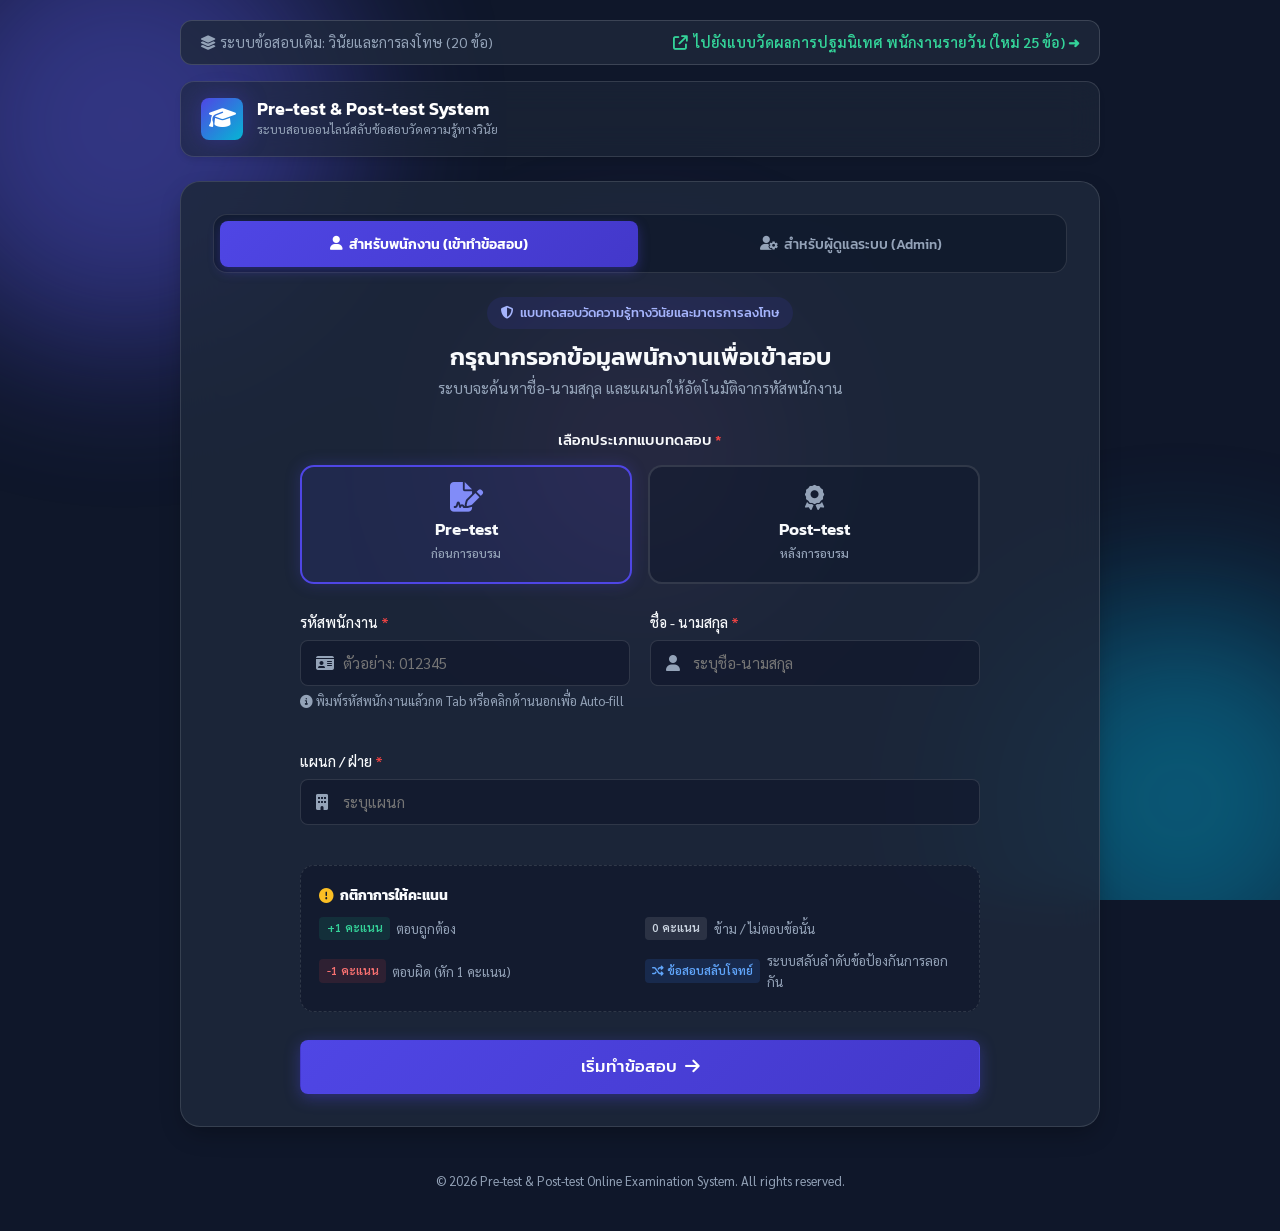
==== commit 589e21a2: "Update employee ID placeholder in input field" ====
--- a/index.html
+++ b/index.html
@@ -113,7 +113,7 @@
                 <label for="input-emp-id">รหัสพนักงาน <span class="required">*</span></label>
                 <div class="input-with-icon">
                   <i class="fa-solid fa-id-card input-icon"></i>
-                  <input type="text" id="input-emp-id" placeholder="ตัวอย่าง: EMP001 หรือ 65001" required autocomplete="off">
+                  <input type="text" id="input-emp-id" placeholder="ตัวอย่าง: 012345" required autocomplete="off">
                   <span id="lookup-spinner" class="spinner hidden"><i class="fa-solid fa-spinner fa-spin"></i></span>
                 </div>
                 <small class="help-text"><i class="fa-solid fa-circle-info"></i> พิมพ์รหัสพนักงานแล้วกด Tab หรือคลิกด้านนอกเพื่อ Auto-fill</small>
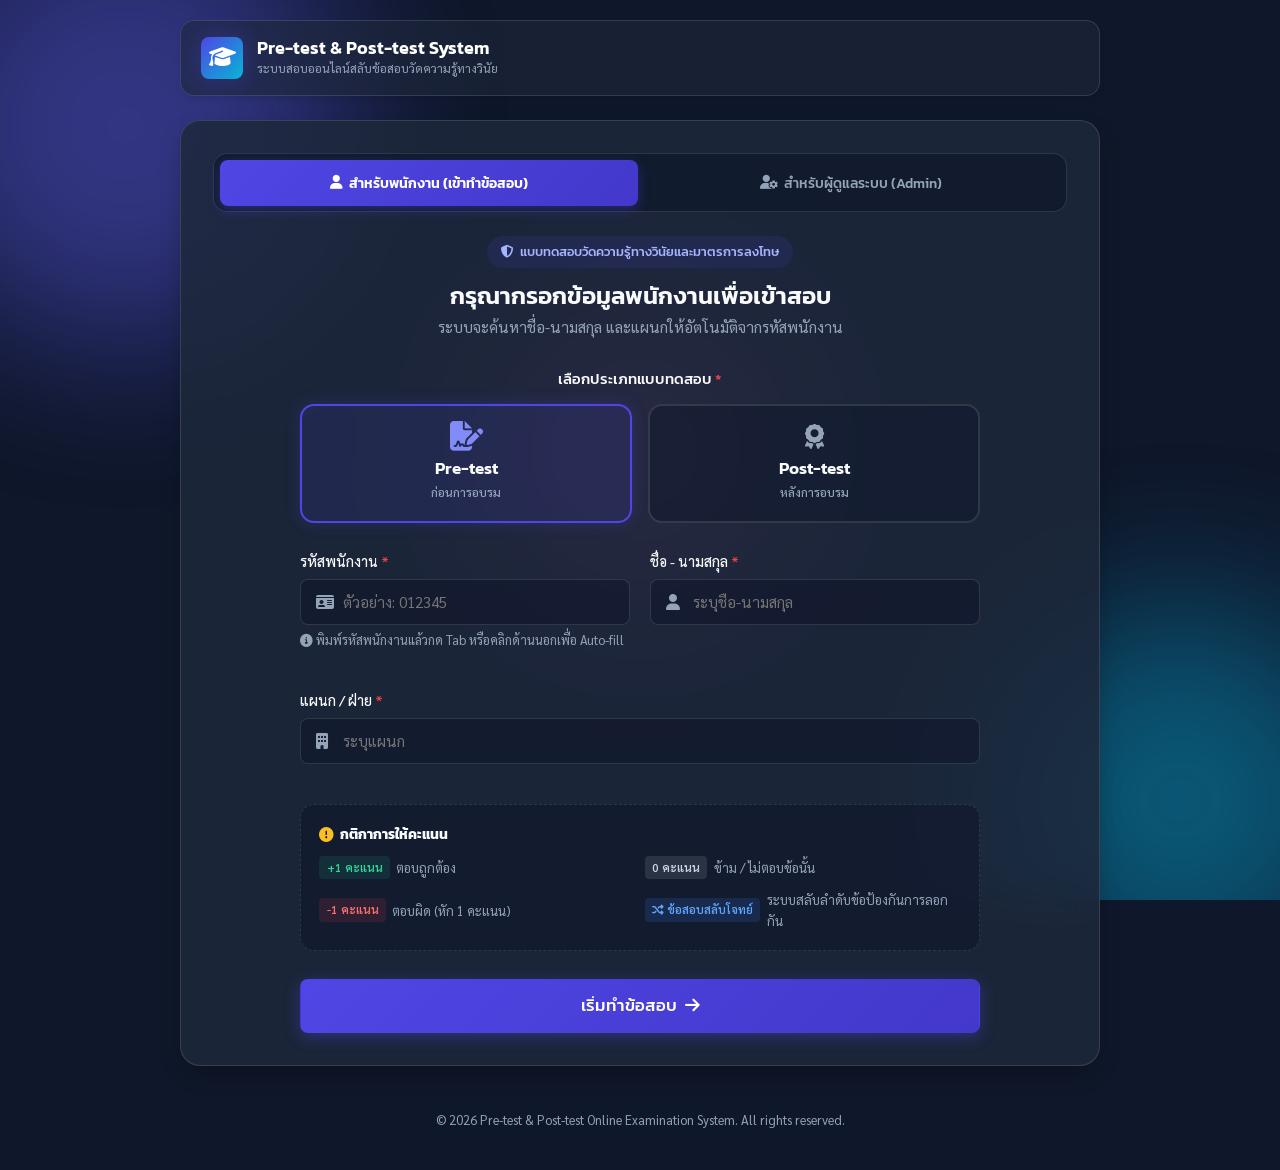
==== commit b2115350: "Update index.html" ====
--- a/index.html
+++ b/index.html
@@ -21,18 +21,6 @@
   </div>
 
   <div class="app-container">
-    <!-- System Switcher Banner -->
-    <div style="display: flex; justify-content: space-between; align-items: center; background: rgba(30, 41, 59, 0.8); border: 1px solid rgba(255, 255, 255, 0.15); padding: 0.6rem 1.2rem; border-radius: 12px; margin-bottom: 1rem; font-size: 0.9rem; flex-wrap: wrap; gap: 0.5rem;">
-      <div>
-        <span style="color: #94a3b8;"><i class="fa-solid fa-layer-group"></i> ระบบข้อสอบเดิม: วินัยและการลงโทษ (20 ข้อ)</span>
-      </div>
-      <div>
-        <a href="./orientation.html" style="color: #34d399; text-decoration: none; font-weight: 600; display: inline-flex; align-items: center; gap: 0.4rem;">
-          <i class="fa-solid fa-arrow-up-right-from-square"></i> ไปยังแบบวัดผลการปฐมนิเทศ พนักงานรายวัน (ใหม่ 25 ข้อ) ➜
-        </a>
-      </div>
-    </div>
-
     <!-- Navbar -->
     <header class="navbar">
       <div class="brand">
